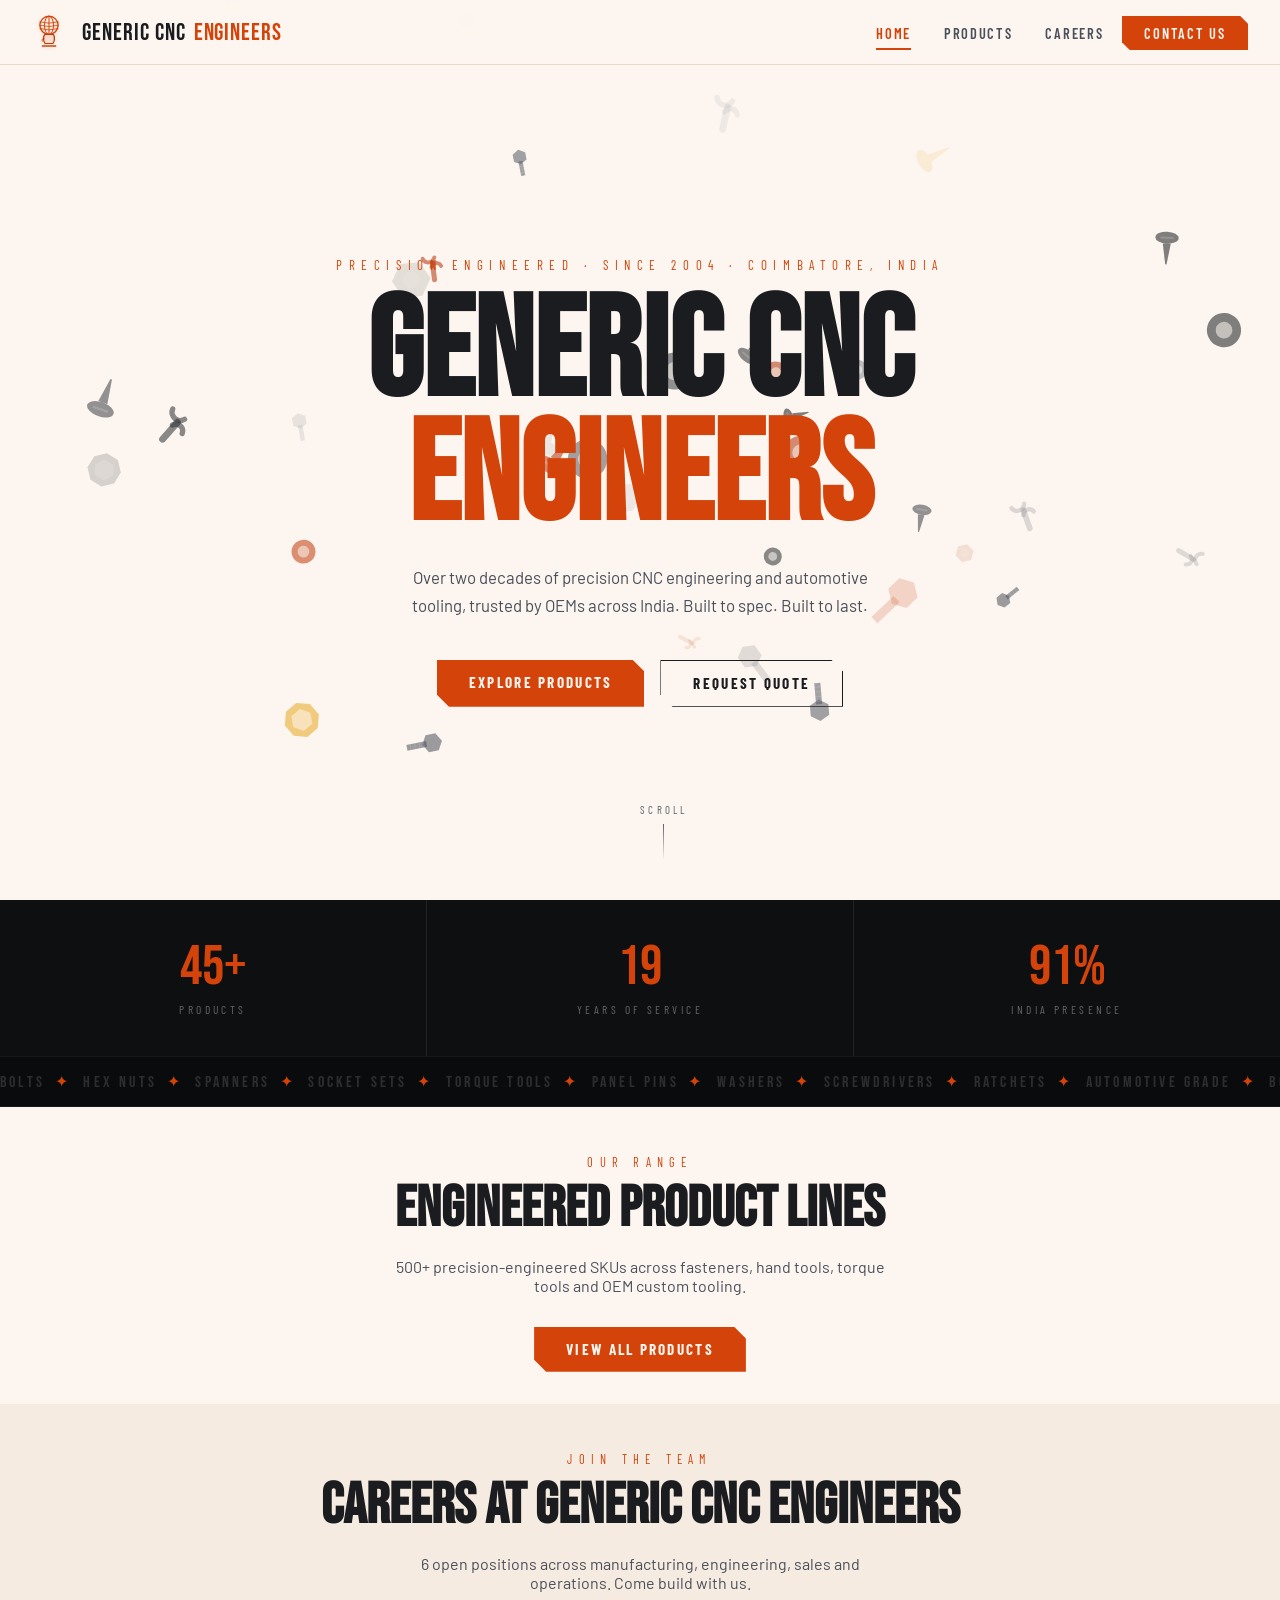
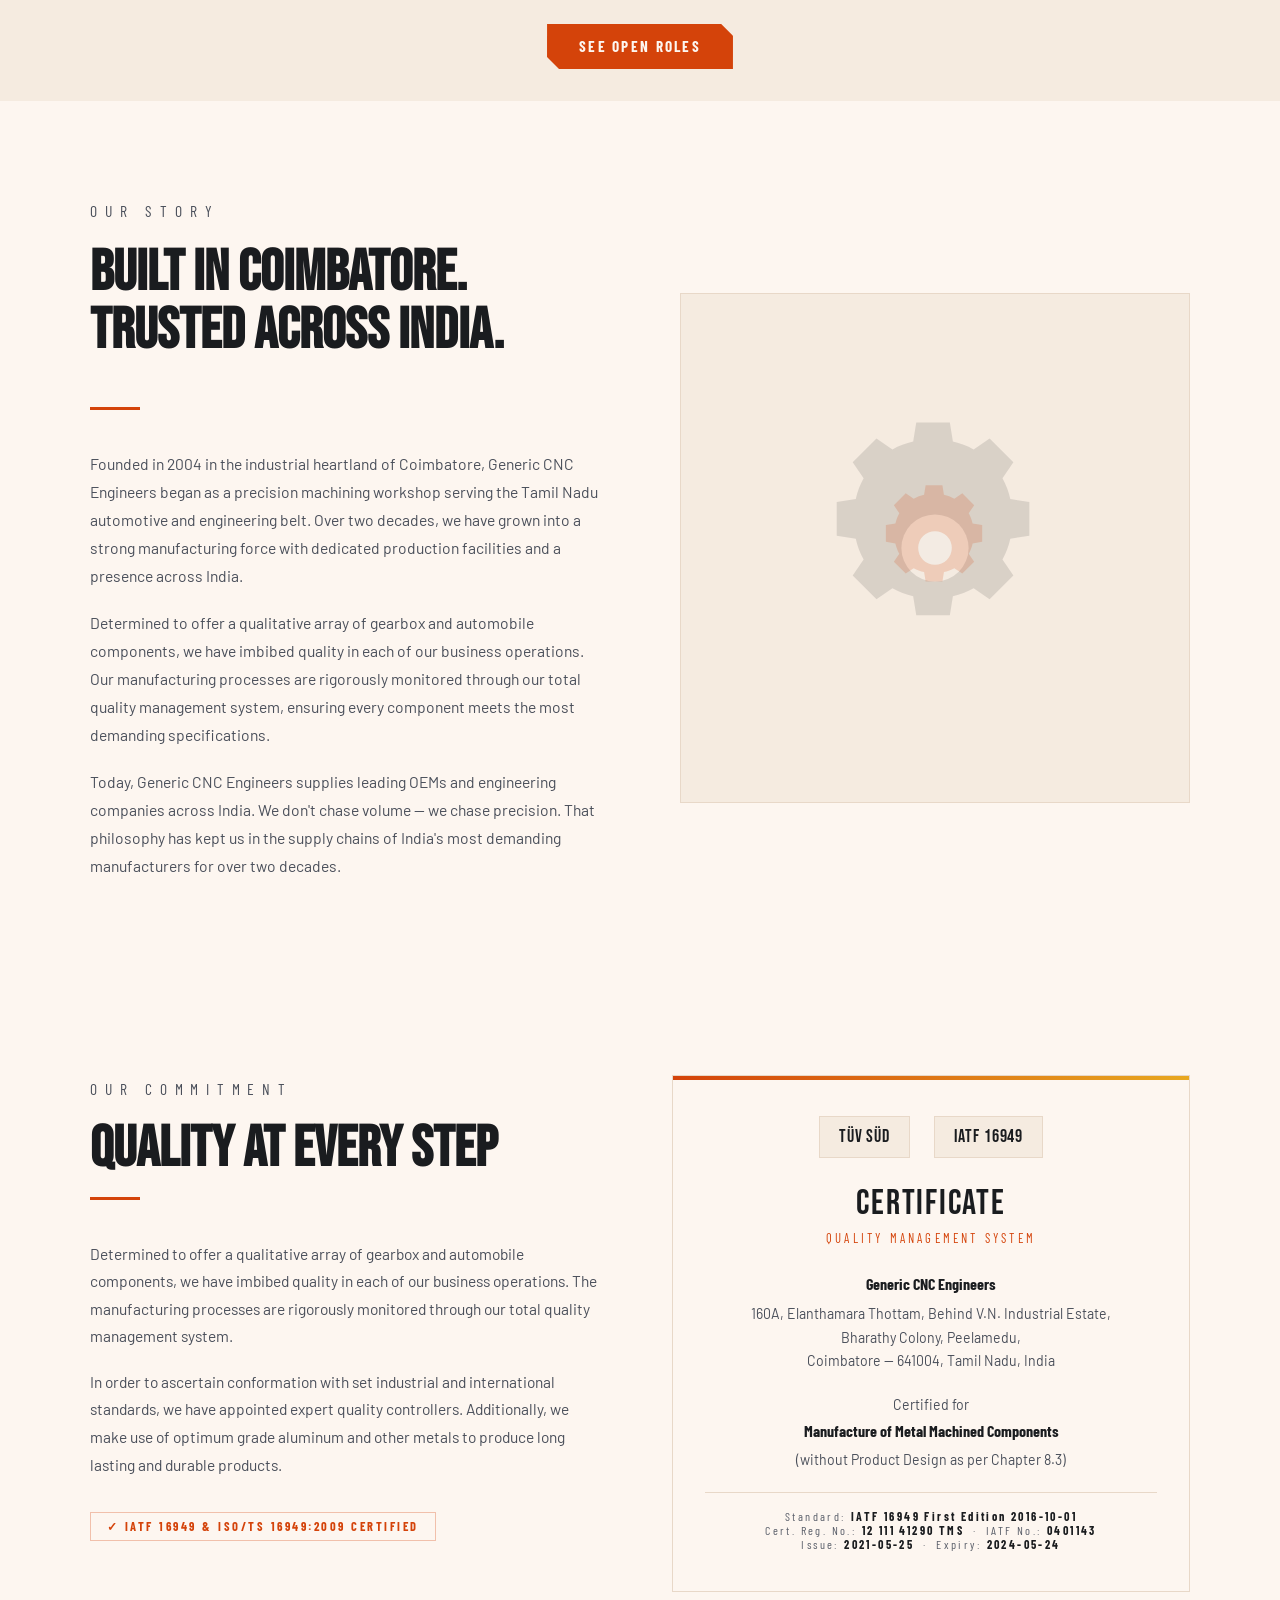
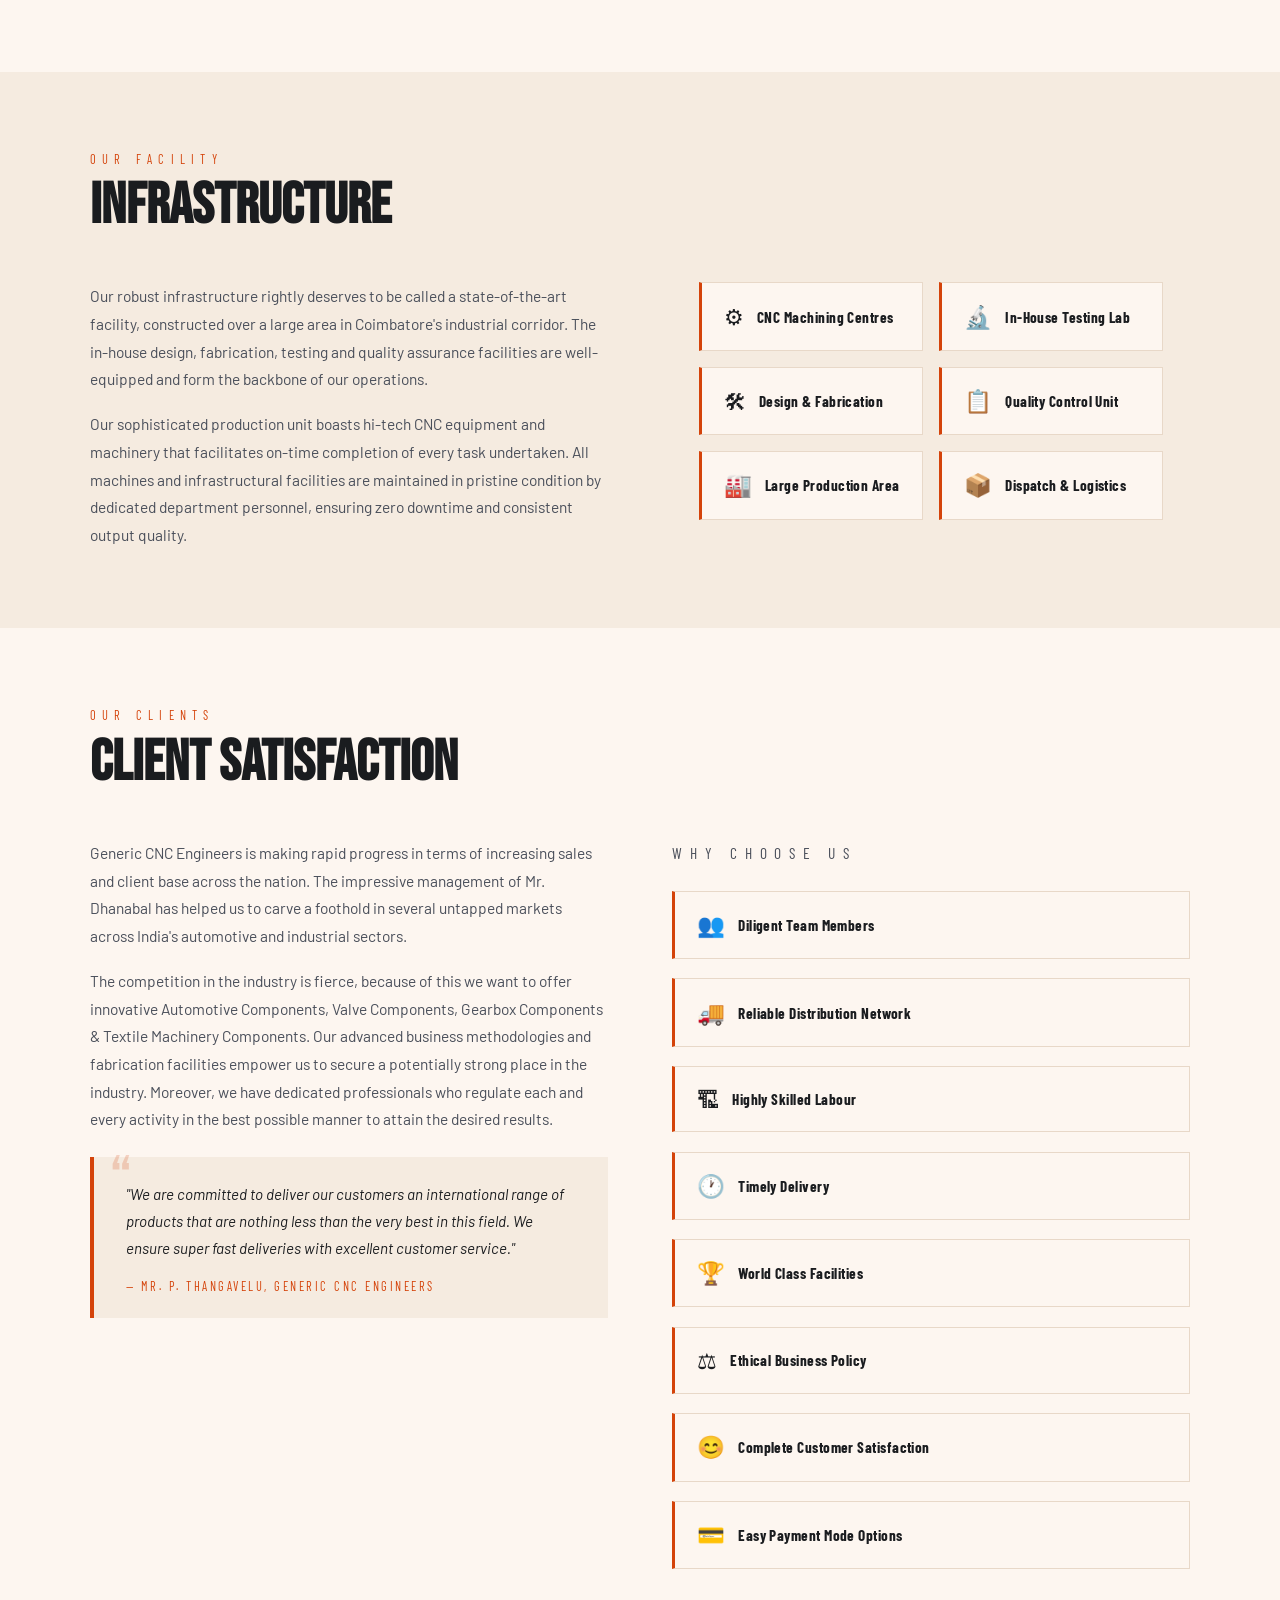
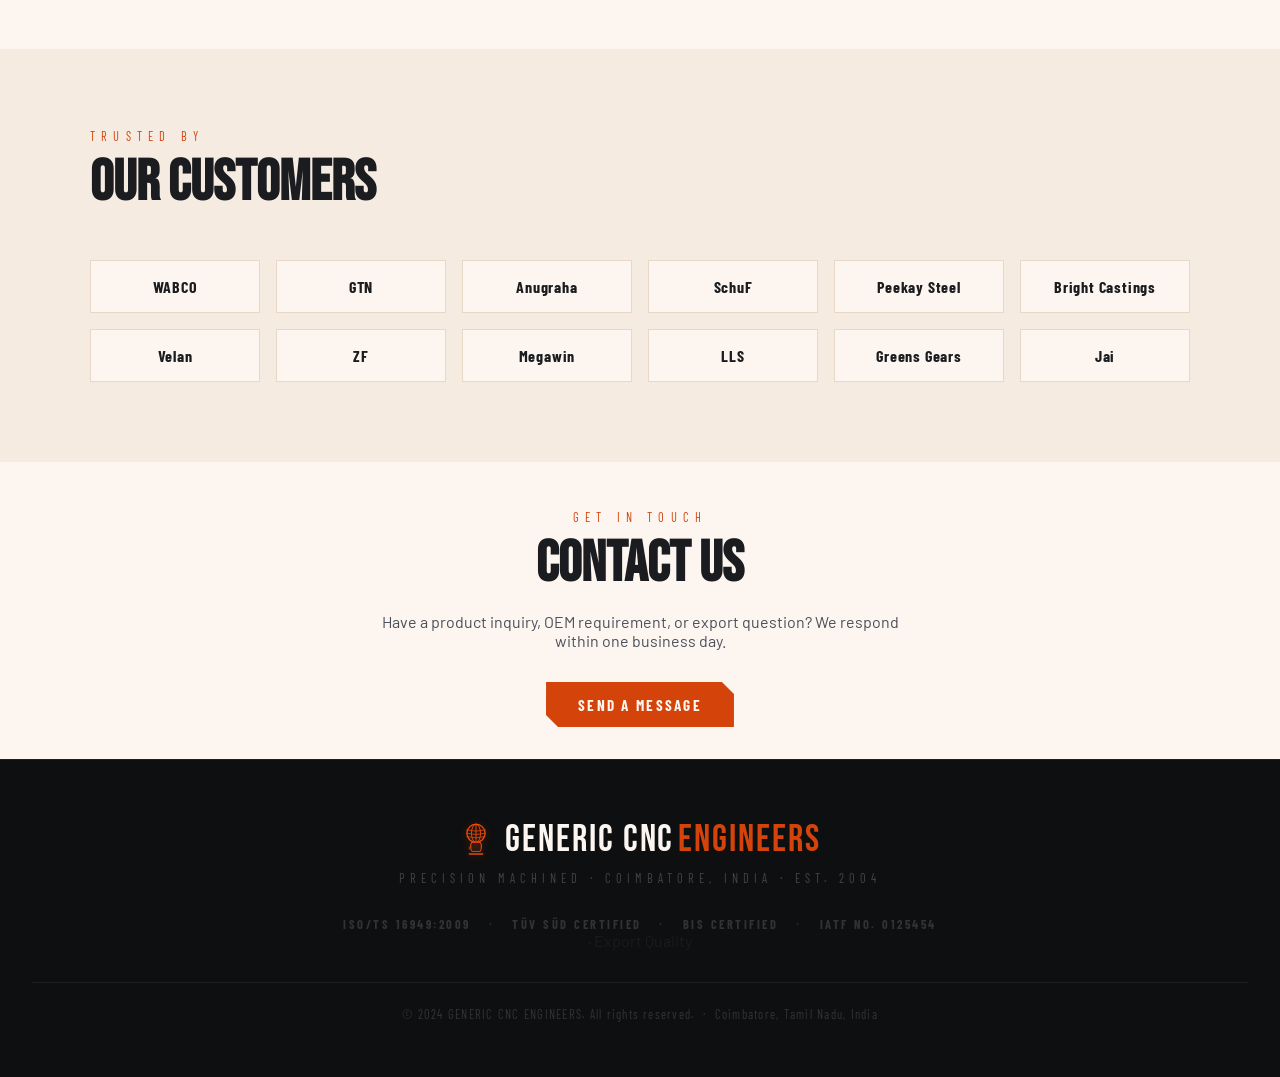
==== index.html @ 7811d457 "Add files via upload" ====
﻿<!DOCTYPE html>
<html lang="en">
<head>
<style id="pt-antiflash">html,body{background:#fdf6f0 !important}.nav-logo{transition:none !important}</style>
<meta charset="UTF-8">
<meta name="viewport" content="width=device-width, initial-scale=1.0">
<title>Generic CNC Engineers — Precision CNC Machining & Tools</title>
<link rel="preconnect" href="https://fonts.googleapis.com">
<link rel="preconnect" href="https://fonts.gstatic.com" crossorigin>
<link href="https://fonts.googleapis.com/css2?family=Bebas+Neue&family=Barlow+Condensed:wght@400;600;700&family=Barlow:wght@400;500;600&display=swap" rel="stylesheet">
<style>
/* ===== CUSTOM PROPERTIES ===== */
:root {
  --iron:   #0e0f11;
  --steel:  #1a1c1f;
  --chrome: #5a5f6a;
  --rust:   #d4430a;
  --gold:   #e8a820;
  --white:  #fdf6f0;
  --offwhite: #f5ebe0;
  --light-border: #e8d8c8;
  --text-dark: #1a1c1f;
  --text-mid: #4a4f5a;
}

/* ===== RESET ===== */
*, *::before, *::after { box-sizing: border-box; margin: 0; padding: 0; }
html { scroll-behavior: smooth; }
body {
  background: #fdf6f0;
  color: var(--text-dark);
  font-family: 'Barlow', sans-serif;
  overflow-x: hidden;
  -webkit-font-smoothing: antialiased;
}
a { text-decoration: none; color: inherit; }

/* ===== NAVBAR ===== */
#navbar {
  position: fixed;
  top: 0; left: 0; right: 0;
  z-index: 1000;
  background: rgba(253,246,240,0.97);
  backdrop-filter: blur(12px);
  -webkit-backdrop-filter: blur(12px);
  border-bottom: 1px solid var(--light-border);
  transition: box-shadow 0.3s;
}
#navbar.scrolled { box-shadow: 0 2px 20px rgba(0,0,0,0.08); }
.nav-inner {
  width: 100%;
  padding: 0 2rem;
  height: 64px;
  display: flex;
  align-items: center;
  justify-content: space-between;
}
.nav-logo {
  font-family: "Bebas Neue", sans-serif;
  font-size: 1.5rem;
  color: var(--text-dark);
  letter-spacing: 0.04em;
  display: flex;
  align-items: center;
  gap: 8px;
  flex-shrink: 0;
  white-space: nowrap;
  margin-right: auto;
}
.nav-logo .star { color: var(--rust); }
.nav-links {
  display: flex;
  align-items: center;
  gap: 0.25rem;
  list-style: none;
}
.nav-links a {
  font-family: 'Barlow Condensed', sans-serif;
  font-size: 0.9rem;
  font-weight: 600;
  letter-spacing: 0.12em;
  text-transform: uppercase;
  color: var(--text-mid);
  padding: 0.5rem 0.9rem;
  position: relative;
  transition: color 0.2s;
}
.nav-links a::after {
  content: '';
  position: absolute;
  bottom: 0; left: 0.9rem; right: 0.9rem;
  height: 2px;
  background: var(--rust);
  transform: scaleX(0);
  transition: transform 0.2s;
}
.nav-links a:hover { color: var(--rust); }
.nav-links a:hover::after { transform: scaleX(1); }
.nav-links a.active { color: var(--rust); }
.nav-links a.active::after { transform: scaleX(1); }
.nav-cta {
  font-family: 'Barlow Condensed', sans-serif;
  font-size: 0.85rem;
  font-weight: 700;
  letter-spacing: 0.15em;
  text-transform: uppercase;
  background: var(--rust);
  color: var(--white) !important;
  padding: 0.55rem 1.4rem !important;
  clip-path: polygon(0 0, calc(100% - 8px) 0, 100% 8px, 100% 100%, 8px 100%, 0 calc(100% - 8px));
  transition: background 0.2s !important;
}
.nav-cta:hover { background: #c03a08 !important; }
.nav-cta::after { display: none !important; }

/* Hamburger */
.nav-toggle {
  display: none;
  flex-direction: column;
  gap: 5px;
  cursor: pointer;
  padding: 4px;
  background: none;
  border: none;
}S
.nav-toggle span {
  display: block;
  width: 24px;
  height: 2px;
  background: var(--text-dark);
  transition: all 0.3s;
}

/* ===== HERO ===== */
#hero {
  position: relative;
  width: 100%;
  height: 100vh;
  min-height: 640px;
  display: flex;
  align-items: center;
  justify-content: center;
  overflow: hidden;
  background: var(--white);
  padding-top: 64px;
}
#hero-canvas {
  position: absolute;
  inset: 0;
  width: 100%;
  height: 100%;
  z-index: 1;
}
.hero-content {
  position: relative;
  z-index: 3;
  text-align: center;
  padding: 2rem;
  max-width: 860px;
}
.hero-eyebrow {
  font-family: 'Barlow Condensed', sans-serif;
  font-size: 0.82rem;
  letter-spacing: 0.5em;
  color: var(--rust);
  text-transform: uppercase;
  margin-bottom: 1.2rem;
  opacity: 0;
  transform: translateY(30px);
  animation: fadeUp 0.7s ease forwards 0.3s;
}
.hero-h1 {
  font-family: 'Bebas Neue', sans-serif;
  font-size: clamp(4.5rem, 11vw, 11rem);
  line-height: 0.88;
  margin-bottom: 1.5rem;
  opacity: 0;
  transform: translateY(30px);
  animation: fadeUp 0.7s ease forwards 0.5s;
}
.hero-h1 .line1 { color: var(--text-dark); display: block; }
.hero-h1 .line2 { color: var(--rust); display: block; }
.hero-sub {
  font-size: 1.05rem;
  color: var(--text-mid);
  max-width: 500px;
  margin: 0 auto 2.5rem;
  line-height: 1.65;
  opacity: 0;
  transform: translateY(30px);
  animation: fadeUp 0.7s ease forwards 0.7s;
}
.hero-ctas {
  display: flex;
  gap: 1rem;
  justify-content: center;
  flex-wrap: wrap;
  opacity: 0;
  transform: translateY(30px);
  animation: fadeUp 0.7s ease forwards 0.9s;
}
.btn {
  font-family: 'Barlow Condensed', sans-serif;
  font-size: 0.95rem;
  font-weight: 700;
  letter-spacing: 0.15em;
  text-transform: uppercase;
  padding: 0.85rem 2rem;
  cursor: pointer;
  border: none;
  clip-path: polygon(0 0, calc(100% - 12px) 0, 100% 12px, 100% 100%, 12px 100%, 0 calc(100% - 12px));
  transition: background 0.2s, color 0.2s, transform 0.15s;
  display: inline-block;
}
.btn:hover { transform: translateY(-2px); }
.btn-primary { background: var(--rust); color: var(--white); }
.btn-primary:hover { background: #c03a08; }
.btn-outline {
  background: transparent;
  color: var(--text-dark);
  border: 1.5px solid var(--text-dark);
}
.btn-outline:hover { background: var(--rust); color: var(--white); border-color: var(--rust); }
.scroll-hint {
  position: absolute;
  bottom: 2.5rem;
  left: 50%;
  transform: translateX(-50%);
  z-index: 3;
  display: flex;
  flex-direction: column;
  align-items: center;
  gap: 0.5rem;
  opacity: 0;
  animation: fadeUp 0.7s ease forwards 1.2s;
}
.scroll-hint span {
  font-family: 'Barlow Condensed', sans-serif;
  font-size: 0.68rem;
  letter-spacing: 0.3em;
  color: var(--chrome);
  text-transform: uppercase;
}
.scroll-line {
  width: 1px;
  height: 36px;
  background: linear-gradient(to bottom, var(--chrome), transparent);
  animation: scrollPulse 1.8s ease-in-out infinite;
}

/* ===== STATS BAR ===== */
#stats {
  background: var(--iron);
  display: flex;
  width: 100%;
}
.stat-cell {
  flex: 1;
  padding: 2.5rem 1.5rem;
  text-align: center;
  position: relative;
  overflow: hidden;
  cursor: default;
}
.stat-cell + .stat-cell { border-left: 1px solid #222; }
.stat-cell::before {
  content: '';
  position: absolute;
  inset: 0;
  background: rgba(212,67,10,0.07);
  transform: scaleX(0);
  transform-origin: left;
  transition: transform 0.4s ease;
}
.stat-cell:hover::before { transform: scaleX(1); }
.stat-number {
  font-family: 'Bebas Neue', sans-serif;
  font-size: 3.5rem;
  color: var(--rust);
  line-height: 1;
  display: block;
}
.stat-label {
  font-size: 0.72rem;
  letter-spacing: 0.3em;
  text-transform: uppercase;
  color: #666;
  margin-top: 0.4rem;
  display: block;
  font-family: 'Barlow Condensed', sans-serif;
}

/* ===== MARQUEE ===== */
#marquee {
  background: #0a0b0d;
  border-top: 1px solid #181818;
  border-bottom: 1px solid #181818;
  overflow: hidden;
  white-space: nowrap;
  padding: 0.85rem 0;
}
.marquee-track {
  display: inline-block;
  animation: marqueeScroll 28s linear infinite;
}
.marquee-track span {
  font-family: 'Bebas Neue', sans-serif;
  font-size: 1rem;
  letter-spacing: 0.2em;
  color: #2e2e2e;
}
.marquee-track .divider { color: var(--rust); margin: 0 0.6em; }

/* ===== SECTION SHARED ===== */
.section-wrap {
  padding: 6rem 2rem;
}
.section-wrap.alt { background: var(--offwhite); }
.section-wrap.dark { background: var(--iron); }
.section-inner {
  max-width: 1100px;
  margin: 0 auto;
}
.section-eyebrow {
  font-family: 'Barlow Condensed', sans-serif;
  font-size: 0.78rem;
  letter-spacing: 0.5em;
  color: var(--rust);
  text-transform: uppercase;
  margin-bottom: 0.7rem;
}
.section-h2 {
  font-family: 'Bebas Neue', sans-serif;
  font-size: clamp(2.2rem, 4.5vw, 3.8rem);
  color: var(--text-dark);
  margin-bottom: 3rem;
  line-height: 1;
}
.section-wrap.dark .section-h2 { color: var(--white); }
.section-rule {
  width: 50px;
  height: 3px;
  background: var(--rust);
  margin: 1rem 0 2.5rem;
}

/* ===== PRODUCTS ===== */
.products-grid {
  display: grid;
  grid-template-columns: repeat(auto-fit, minmax(260px, 1fr));
  gap: 1px;
  background: var(--light-border);
  border: 1px solid var(--light-border);
}
.product-card {
  background: #fdf6f0;
  padding: 2rem 1.8rem;
  position: relative;
  overflow: hidden;
  transition: transform 0.25s ease, box-shadow 0.25s ease;
  cursor: default;
}
.product-card::after {
  content: '';
  position: absolute;
  bottom: 0; left: 0;
  width: 100%; height: 3px;
  background: var(--rust);
  transform: scaleX(0);
  transform-origin: left;
  transition: transform 0.3s ease;
}
.product-card:hover { transform: translateY(-5px); box-shadow: 0 12px 40px rgba(0,0,0,0.1); }
.product-card:hover::after { transform: scaleX(1); }
.card-icon { font-size: 2.4rem; margin-bottom: 1rem; display: block; }
.card-name {
  font-family: 'Barlow Condensed', sans-serif;
  font-size: 1.35rem;
  font-weight: 700;
  color: var(--text-dark);
  margin-bottom: 0.5rem;
}
.card-desc { font-size: 0.88rem; color: var(--text-mid); line-height: 1.55; margin-bottom: 1rem; }
.card-badge {
  display: inline-block;
  font-family: 'Barlow Condensed', sans-serif;
  font-size: 0.7rem;
  font-weight: 700;
  letter-spacing: 0.15em;
  text-transform: uppercase;
  color: var(--gold);
  border: 1px solid rgba(232,168,32,0.4);
  padding: 0.2rem 0.55rem;
}

/* ===== ACHIEVEMENTS ===== */
.achievements-grid {
  display: grid;
  grid-template-columns: repeat(auto-fit, minmax(240px, 1fr));
  gap: 1.5rem;
}
.achievement-card {
  background: #14161a;
  border: 1px solid #252830;
  padding: 2rem 1.8rem;
  position: relative;
  overflow: hidden;
  transition: transform 0.25s;
}
.achievement-card::before {
  content: '';
  position: absolute;
  top: 0; left: 0;
  width: 3px; height: 100%;
  background: var(--rust);
  transform: scaleY(0);
  transform-origin: top;
  transition: transform 0.35s ease;
}
.achievement-card:hover { transform: translateY(-4px); }
.achievement-card:hover::before { transform: scaleY(1); }
.ach-year {
  font-family: 'Bebas Neue', sans-serif;
  font-size: 2.8rem;
  color: var(--rust);
  line-height: 1;
  margin-bottom: 0.5rem;
}
.ach-title {
  font-family: 'Barlow Condensed', sans-serif;
  font-size: 1.1rem;
  font-weight: 700;
  color: var(--white);
  margin-bottom: 0.5rem;
  letter-spacing: 0.03em;
}
.ach-desc { font-size: 0.85rem; color: #666; line-height: 1.5; }
.ach-badge {
  display: inline-block;
  margin-top: 1rem;
  font-family: 'Barlow Condensed', sans-serif;
  font-size: 0.68rem;
  font-weight: 700;
  letter-spacing: 0.15em;
  text-transform: uppercase;
  color: var(--gold);
  border: 1px solid rgba(232,168,32,0.3);
  padding: 0.2rem 0.55rem;
}

/* ===== CAREERS ===== */
.careers-intro {
  max-width: 620px;
  margin-bottom: 3rem;
}
.careers-intro p {
  font-size: 1rem;
  color: var(--text-mid);
  line-height: 1.7;
}
.careers-grid {
  display: grid;
  grid-template-columns: repeat(auto-fit, minmax(300px, 1fr));
  gap: 1.5rem;
}
.career-card {
  background: #fdf6f0;
  border: 1px solid var(--light-border);
  padding: 1.8rem;
  position: relative;
  transition: box-shadow 0.25s, transform 0.25s;
  overflow: hidden;
}
.career-card::after {
  content: '';
  position: absolute;
  bottom: 0; left: 0;
  width: 100%; height: 3px;
  background: var(--rust);
  transform: scaleX(0);
  transform-origin: left;
  transition: transform 0.3s;
}
.career-card:hover { box-shadow: 0 8px 32px rgba(0,0,0,0.09); transform: translateY(-3px); }
.career-card:hover::after { transform: scaleX(1); }
.career-dept {
  font-family: 'Barlow Condensed', sans-serif;
  font-size: 0.7rem;
  font-weight: 700;
  letter-spacing: 0.25em;
  text-transform: uppercase;
  color: var(--rust);
  margin-bottom: 0.5rem;
}
.career-title {
  font-family: 'Barlow Condensed', sans-serif;
  font-size: 1.3rem;
  font-weight: 700;
  color: var(--text-dark);
  margin-bottom: 0.6rem;
}
.career-meta {
  display: flex;
  gap: 1rem;
  flex-wrap: wrap;
  margin-bottom: 0.9rem;
}
.career-tag {
  font-size: 0.75rem;
  color: var(--text-mid);
  background: #f5ebe0;
  border: 1px solid var(--light-border);
  padding: 0.2rem 0.6rem;
  font-family: 'Barlow Condensed', sans-serif;
  letter-spacing: 0.05em;
}
.career-desc { font-size: 0.87rem; color: var(--text-mid); line-height: 1.55; margin-bottom: 1.2rem; }
.btn-sm {
  font-family: 'Barlow Condensed', sans-serif;
  font-size: 0.8rem;
  font-weight: 700;
  letter-spacing: 0.15em;
  text-transform: uppercase;
  padding: 0.55rem 1.3rem;
  background: var(--rust);
  color: var(--white);
  clip-path: polygon(0 0, calc(100% - 8px) 0, 100% 8px, 100% 100%, 8px 100%, 0 calc(100% - 8px));
  display: inline-block;
  transition: background 0.2s;
  cursor: pointer;
  border: none;
}
.btn-sm:hover { background: #c03a08; }

/* ===== ABOUT ===== */
.about-grid {
  display: grid;
  grid-template-columns: 1fr 1fr;
  gap: 5rem;
  align-items: center;
}
.about-left p {
  font-size: 0.98rem;
  color: var(--text-mid);
  line-height: 1.78;
  margin-bottom: 1.2rem;
}
.about-right {
  position: relative;
  width: 100%;
  aspect-ratio: 1;
  background: #f5ebe0;
  border: 1px solid var(--light-border);
  display: flex;
  align-items: center;
  justify-content: center;
  overflow: hidden;
}
.gear-wrap { position: relative; width: 280px; height: 280px; }
.gear-large {
  position: absolute; top: 0; left: 0;
  width: 280px; height: 280px;
  animation: rotateCW 20s linear infinite;
  opacity: 0.12;
}
.gear-small {
  position: absolute; top: 50%; left: 50%;
  transform: translate(-50%, -50%);
  width: 140px; height: 140px;
  animation: rotateCCW 15s linear infinite;
  opacity: 0.18;
}

/* ===== CONTACT ===== */
.contact-grid {
  display: grid;
  grid-template-columns: 1fr 1.4fr;
  gap: 4rem;
  align-items: start;
}
.contact-info h3 {
  font-family: 'Bebas Neue', sans-serif;
  font-size: 1.6rem;
  color: var(--text-dark);
  margin-bottom: 1.5rem;
  letter-spacing: 0.03em;
}
.contact-item {
  display: flex;
  gap: 1rem;
  margin-bottom: 1.5rem;
  align-items: flex-start;
}
.contact-icon {
  width: 40px; height: 40px;
  background: var(--rust);
  display: flex; align-items: center; justify-content: center;
  flex-shrink: 0;
  font-size: 1rem;
  clip-path: polygon(0 0, calc(100% - 6px) 0, 100% 6px, 100% 100%, 6px 100%, 0 calc(100% - 6px));
}
.contact-item-text strong {
  display: block;
  font-family: 'Barlow Condensed', sans-serif;
  font-size: 0.75rem;
  letter-spacing: 0.2em;
  text-transform: uppercase;
  color: var(--rust);
  margin-bottom: 0.2rem;
}
.contact-item-text span {
  font-size: 0.92rem;
  color: var(--text-mid);
  line-height: 1.5;
}
.contact-form {
  background: #fdf6f0;
  border: 1px solid var(--light-border);
  padding: 2.5rem;
}
.form-row {
  display: grid;
  grid-template-columns: 1fr 1fr;
  gap: 1rem;
  margin-bottom: 1rem;
}
.form-group { display: flex; flex-direction: column; gap: 0.4rem; margin-bottom: 1rem; }
.form-group label {
  font-family: 'Barlow Condensed', sans-serif;
  font-size: 0.72rem;
  font-weight: 700;
  letter-spacing: 0.2em;
  text-transform: uppercase;
  color: var(--text-mid);
}
.form-group input,
.form-group select,
.form-group textarea {
  font-family: 'Barlow', sans-serif;
  font-size: 0.92rem;
  color: var(--text-dark);
  background: #f5ebe0;
  border: 1px solid var(--light-border);
  padding: 0.75rem 1rem;
  outline: none;
  transition: border-color 0.2s;
  width: 100%;
}
.form-group input:focus,
.form-group select:focus,
.form-group textarea:focus { border-color: var(--rust); }
.form-group textarea { resize: vertical; min-height: 110px; }
.form-submit { width: 100%; }

/* ===== COMPANY INFO SECTIONS ===== */
.info-section { padding: 5rem 2rem; }
.info-section.alt { background: var(--offwhite); }
.info-grid {
  display: grid;
  grid-template-columns: 1fr 1fr;
  gap: 4rem;
  align-items: start;
  max-width: 1100px;
  margin: 0 auto;
}
.info-text .section-h2 { margin-bottom: 1.2rem; }
.info-text p {
  font-size: 0.97rem;
  color: var(--text-mid);
  line-height: 1.78;
  margin-bottom: 1.1rem;
}
.info-text p:last-child { margin-bottom: 0; }
.info-badge {
  display: inline-flex;
  align-items: center;
  gap: 0.5rem;
  font-family: 'Barlow Condensed', sans-serif;
  font-size: 0.78rem;
  font-weight: 700;
  letter-spacing: 0.2em;
  text-transform: uppercase;
  color: var(--rust);
  border: 1px solid rgba(212,67,10,0.3);
  padding: 0.4rem 1rem;
  margin-top: 1rem;
}

/* Why Us grid */
.why-us-grid {
  display: grid;
  grid-template-columns: repeat(auto-fit, minmax(220px, 1fr));
  gap: 1.2rem;
  max-width: 1100px;
  margin: 0 auto;
}
.why-us-item {
  background: var(--white);
  border: 1px solid var(--light-border);
  border-left: 3px solid var(--rust);
  padding: 1.2rem 1.4rem;
  display: flex;
  align-items: center;
  gap: 0.8rem;
  transition: box-shadow 0.2s, transform 0.2s;
}
.why-us-item:hover { box-shadow: 0 6px 24px rgba(0,0,0,0.07); transform: translateY(-2px); }
.why-us-icon {
  font-size: 1.4rem;
  flex-shrink: 0;
}
.why-us-text {
  font-family: 'Barlow Condensed', sans-serif;
  font-size: 0.95rem;
  font-weight: 700;
  color: var(--text-dark);
  letter-spacing: 0.03em;
}

/* Certificate card */
.cert-card {
  background: var(--white);
  border: 1px solid var(--light-border);
  padding: 2.5rem 2rem;
  text-align: center;
  position: relative;
  overflow: hidden;
}
.cert-card::before {
  content: '';
  position: absolute;
  top: 0; left: 0; right: 0;
  height: 4px;
  background: linear-gradient(90deg, var(--rust), var(--gold));
}
.cert-logo-row {
  display: flex;
  align-items: center;
  justify-content: center;
  gap: 1.5rem;
  margin-bottom: 1.5rem;
}
.cert-badge-box {
  background: var(--offwhite);
  border: 1px solid var(--light-border);
  padding: 0.6rem 1.2rem;
  font-family: 'Bebas Neue', sans-serif;
  font-size: 1.1rem;
  color: var(--text-dark);
  letter-spacing: 0.05em;
}
.cert-title {
  font-family: 'Bebas Neue', sans-serif;
  font-size: 2.2rem;
  color: var(--text-dark);
  letter-spacing: 0.05em;
  margin-bottom: 0.3rem;
}
.cert-subtitle {
  font-family: 'Barlow Condensed', sans-serif;
  font-size: 0.8rem;
  letter-spacing: 0.25em;
  text-transform: uppercase;
  color: var(--rust);
  margin-bottom: 1.5rem;
}
.cert-body {
  font-size: 0.88rem;
  color: var(--text-mid);
  line-height: 1.7;
  margin-bottom: 1.2rem;
}
.cert-body strong {
  display: block;
  font-family: 'Barlow Condensed', sans-serif;
  font-size: 1rem;
  font-weight: 700;
  color: var(--text-dark);
  margin-bottom: 0.3rem;
}
.cert-number {
  font-family: 'Barlow Condensed', sans-serif;
  font-size: 0.75rem;
  letter-spacing: 0.2em;
  color: var(--chrome);
  border-top: 1px solid var(--light-border);
  padding-top: 1rem;
  margin-top: 1rem;
}
.cert-number span { color: var(--text-dark); font-weight: 700; }

/* Client quote */
.client-quote {
  background: var(--offwhite);
  border-left: 4px solid var(--rust);
  padding: 1.5rem 2rem;
  margin-top: 1.5rem;
  position: relative;
}
.client-quote::before {
  content: '\201C';
  font-family: 'Bebas Neue', sans-serif;
  font-size: 4rem;
  color: var(--rust);
  opacity: 0.2;
  position: absolute;
  top: -0.5rem;
  left: 1rem;
  line-height: 1;
}
.client-quote p {
  font-size: 0.95rem !important;
  font-style: italic;
  color: var(--text-dark) !important;
  margin-bottom: 0.8rem !important;
}
.client-quote cite {
  font-family: 'Barlow Condensed', sans-serif;
  font-size: 0.78rem;
  letter-spacing: 0.2em;
  text-transform: uppercase;
  color: var(--rust);
  font-style: normal;
}

/* ===== CERTIFICATE IMAGE ===== */
.cert-img {
  width: 100%;
  height: auto;
  display: block;
  border: 1px solid var(--light-border);
  box-shadow: 0 4px 24px rgba(0,0,0,0.1);
}

/* ===== CUSTOMERS SECTION ===== */
.customers-img-wrap { margin-top: 0.5rem; }
.customers-img {
  width: 100%;
  height: auto;
  display: block;
  border: 1px solid var(--light-border);
  box-shadow: 0 4px 24px rgba(0,0,0,0.08);
}
.customers-fallback {
  display: grid;
  grid-template-columns: repeat(auto-fill, minmax(160px, 1fr));
  gap: 1rem;
  margin-top: 1rem;
}
.customer-name {
  background: var(--white);
  border: 1px solid var(--light-border);
  padding: 1rem;
  text-align: center;
  font-family: 'Barlow Condensed', sans-serif;
  font-size: 1rem;
  font-weight: 700;
  color: var(--text-dark);
  letter-spacing: 0.05em;
}

/* ===== PRODUCT GALLERY ===== */
.product-gallery {
  display: grid;
  grid-template-columns: repeat(3, 1fr);
  gap: 1rem;
}
.gallery-item {
  aspect-ratio: 4/3;
  overflow: hidden;
  border: 1px solid var(--light-border);
  background: var(--offwhite);
  position: relative;
}
.gallery-item img {
  width: 100%;
  height: 100%;
  object-fit: cover;
  display: block;
  transition: transform 0.35s ease;
}
.gallery-item:hover img { transform: scale(1.05); }
.gallery-item.gallery-placeholder {
  display: flex;
  align-items: center;
  justify-content: center;
}
.gallery-item.gallery-placeholder::after {
  content: '⚙';
  font-size: 2.5rem;
  opacity: 0.2;
}
@media (max-width: 768px) {
  .product-gallery { grid-template-columns: repeat(2, 1fr); }
}
@media (max-width: 480px) {
  .product-gallery { grid-template-columns: 1fr; }
}

#footer {
  background: var(--iron);
  border-top: 1px solid #1e2025;
  padding: 3.5rem 2rem;
  text-align: center;
}
.footer-logo {
  font-family: 'Bebas Neue', sans-serif;
  font-size: 2.4rem;
  color: var(--white);
  letter-spacing: 0.05em;
  margin-bottom: 0.5rem;
}
.footer-logo .star { color: var(--rust); }
.footer-tagline {
  font-family: 'Barlow Condensed', sans-serif;
  font-size: 0.78rem;
  letter-spacing: 0.4em;
  text-transform: uppercase;
  color: #444;
  margin-bottom: 2rem;
}
.footer-certs {
  font-family: 'Barlow Condensed', sans-serif;
  font-size: 0.78rem;
  font-weight: 700;
  letter-spacing: 0.2em;
  text-transform: uppercase;
  color: #333;
}
.footer-certs span { margin: 0 0.5em; }
.footer-bottom {
  margin-top: 2rem;
  padding-top: 1.5rem;
  border-top: 1px solid #1e2025;
  font-size: 0.78rem;
  color: #333;
  font-family: 'Barlow Condensed', sans-serif;
  letter-spacing: 0.1em;
}

/* ===== KEYFRAMES ===== */
@keyframes fadeUp {
  to { opacity: 1; transform: translateY(0); }
}
@keyframes scrollPulse {
  0%, 100% { opacity: 0.3; }
  50% { opacity: 1; }
}
@keyframes marqueeScroll {
  from { transform: translateX(0); }
  to   { transform: translateX(-50%); }
}
@keyframes rotateCW {
  from { transform: rotate(0deg); }
  to   { transform: rotate(360deg); }
}
@keyframes rotateCCW {
  from { transform: rotate(0deg); }
  to   { transform: rotate(-360deg); }
}

/* ===== RESPONSIVE ===== */
@media (max-width: 900px) {
  .contact-grid { grid-template-columns: 1fr; gap: 2.5rem; }
  .about-grid { grid-template-columns: 1fr; gap: 3rem; }
  .about-right { max-width: 320px; margin: 0 auto; }
}
@media (max-width: 768px) {
  .nav-links { display: none; flex-direction: column; position: absolute; top: 64px; left: 0; right: 0; background: var(--white); border-bottom: 1px solid var(--light-border); padding: 1rem 0; gap: 0; }
  .nav-links.open { display: flex; }
  .nav-links li { width: 100%; }
  .nav-links a { display: block; padding: 0.75rem 2rem; }
  .nav-toggle { display: flex; }
  #stats { flex-wrap: wrap; }
  .stat-cell { flex: 1 1 50%; border-left: none !important; }
  .stat-cell:nth-child(2) { border-left: 1px solid #222 !important; }
  .stat-cell:nth-child(3) { border-top: 1px solid #222; }
  .hero-ctas { flex-direction: column; align-items: center; }
  .btn { width: 100%; max-width: 280px; text-align: center; }
  .form-row { grid-template-columns: 1fr; }
}
@media (max-width: 480px) {
  .stat-cell { flex: 1 1 100%; border-left: none !important; border-top: 1px solid #222; }
  .stat-cell:first-child { border-top: none; }
}


.nav-logo .star { color: var(--rust); }
.brand-logo-svg { filter: drop-shadow(0 1px 2px rgba(212,67,10,0.18)); transition: filter 0.2s; }
.nav-logo:hover .brand-logo-svg { filter: drop-shadow(0 2px 6px rgba(212,67,10,0.35)); }
.footer-logo { display: flex !important; align-items: center !important; justify-content: center !important; gap: 4px !important; }
.footer-logo .brand-logo-svg { filter: brightness(1.1) drop-shadow(0 1px 4px rgba(212,67,10,0.3)); }
</style>
</head>
<body>

<!-- ===== NAVBAR ===== -->
<nav id="navbar">
  <div class="nav-inner">
    <a href="#hero" class="nav-logo"><svg class="brand-logo-svg" xmlns="http://www.w3.org/2000/svg" viewBox="0 0 56 64" width="34" height="40" aria-hidden="true" style="display:inline-block;vertical-align:middle;margin-right:8px;flex-shrink:0"><g fill="none" stroke-linecap="round" stroke-linejoin="round"><circle cx="28" cy="21" r="15" stroke="#d4430a" stroke-width="2.2"/><ellipse cx="28" cy="21" rx="7.5" ry="15" stroke="#d4430a" stroke-width="1.6"/><path d="M13 15.5 Q28 19.5 43 15.5" stroke="#d4430a" stroke-width="1.3"/><path d="M12.5 21 Q28 25 43.5 21" stroke="#d4430a" stroke-width="1.3"/><path d="M13.5 26.5 Q28 30.5 42.5 26.5" stroke="#d4430a" stroke-width="1.3"/><line x1="28" y1="6" x2="28" y2="36" stroke="#d4430a" stroke-width="1.6"/><path d="M21 36 C19 38.5 18.5 43 19.5 47 L21.5 51 L34.5 51 L36.5 47 C37.5 43 37 38.5 35 36 Z" stroke="#c03a08" stroke-width="1.8" fill="rgba(212,67,10,0.1)"/><path d="M19.5 43 C16.5 42 15.5 45.5 17.5 47.5" stroke="#c03a08" stroke-width="1.5"/><line x1="17" y1="55" x2="39" y2="55" stroke="#d4430a" stroke-width="2.2"/></g></svg>GENERIC CNC<span class="star"> ENGINEERS</span></a>
    <ul class="nav-links" id="nav-links">
      <li><a href="#hero" class="active">Home</a></li>
      <li><a href="products.html">Products</a></li>
      <li><a href="careers.html">Careers</a></li>
      <li><a href="contact.html" class="nav-cta">Contact Us</a></li>
    </ul>
    <button class="nav-toggle" id="nav-toggle" aria-label="Toggle menu">
      <span></span><span></span><span></span>
    </button>
  </div>
</nav>

<!-- ===== HERO ===== -->
<section id="hero">
  <canvas id="hero-canvas"></canvas>
  <div class="hero-content">
    <p class="hero-eyebrow">Precision Engineered &middot; Since 2004 &middot; Coimbatore, India</p>
    <h1 class="hero-h1">
      <span class="line1">GENERIC CNC</span>
      <span class="line2">ENGINEERS</span>
    </h1>
    <p class="hero-sub">Over two decades of precision CNC engineering and automotive tooling, trusted by OEMs across India. Built to spec. Built to last.</p>
    <div class="hero-ctas">
      <a href="products.html" class="btn btn-primary">Explore Products</a>
      <a href="contact.html" class="btn btn-outline">Request Quote</a>
    </div>
  </div>
  <div class="scroll-hint">
    <span>Scroll</span>
    <div class="scroll-line"></div>
  </div>
</section>

<!-- ===== STATS BAR ===== -->
<section id="stats">
  <div class="stat-cell">
    <span class="stat-number" data-target="50" data-suffix="+">0</span>
    <span class="stat-label">Products</span>
  </div>
  <div class="stat-cell">
    <span class="stat-number" data-target="21" data-suffix="">0</span>
    <span class="stat-label">Years of Service</span>
  </div>
  <div class="stat-cell">
    <span class="stat-number" data-target="100" data-suffix="%">0</span>
    <span class="stat-label">India Presence</span>
  </div>
</section>

<!-- ===== MARQUEE ===== -->
<div id="marquee" aria-hidden="true">
  <div class="marquee-track">
    <span>BOLTS</span><span class="divider">&#10022;</span>
    <span>HEX NUTS</span><span class="divider">&#10022;</span>
    <span>SPANNERS</span><span class="divider">&#10022;</span>
    <span>SOCKET SETS</span><span class="divider">&#10022;</span>
    <span>TORQUE TOOLS</span><span class="divider">&#10022;</span>
    <span>PANEL PINS</span><span class="divider">&#10022;</span>
    <span>WASHERS</span><span class="divider">&#10022;</span>
    <span>SCREWDRIVERS</span><span class="divider">&#10022;</span>
    <span>RATCHETS</span><span class="divider">&#10022;</span>
    <span>AUTOMOTIVE GRADE</span><span class="divider">&#10022;</span>
    <span>BOLTS</span><span class="divider">&#10022;</span>
    <span>HEX NUTS</span><span class="divider">&#10022;</span>
    <span>SPANNERS</span><span class="divider">&#10022;</span>
    <span>SOCKET SETS</span><span class="divider">&#10022;</span>
    <span>TORQUE TOOLS</span><span class="divider">&#10022;</span>
    <span>PANEL PINS</span><span class="divider">&#10022;</span>
    <span>WASHERS</span><span class="divider">&#10022;</span>
    <span>SCREWDRIVERS</span><span class="divider">&#10022;</span>
    <span>RATCHETS</span><span class="divider">&#10022;</span>
    <span>AUTOMOTIVE GRADE</span><span class="divider">&#10022;</span>
  </div>
</div>

<!-- products moved to products.html -->
<section class="section-wrap" style="padding:3rem 2rem 2rem;">
  <div class="section-inner" style="text-align:center;">
    <p class="section-eyebrow">Our Range</p>
    <h2 class="section-h2" style="margin-bottom:1.2rem;">ENGINEERED PRODUCT LINES</h2>
    <p style="color:var(--text-mid);font-size:1rem;margin-bottom:2rem;max-width:520px;margin-left:auto;margin-right:auto;">500+ precision-engineered SKUs across fasteners, hand tools, torque tools and OEM custom tooling.</p>
    <a href="products.html" class="btn btn-primary">View All Products</a>
  </div>
</section>

<!-- careers moved to careers.html -->
<section class="section-wrap alt" style="padding:3rem 2rem 2rem;">
  <div class="section-inner" style="text-align:center;">
    <p class="section-eyebrow">Join the Team</p>
    <h2 class="section-h2" style="margin-bottom:1.2rem;">CAREERS AT GENERIC CNC ENGINEERS</h2>
    <p style="color:var(--text-mid);font-size:1rem;margin-bottom:2rem;max-width:520px;margin-left:auto;margin-right:auto;">6 open positions across manufacturing, engineering, sales and operations. Come build with us.</p>
    <a href="careers.html" class="btn btn-primary">See Open Roles</a>
  </div>
</section>

<!-- ===== ABOUT ===== -->
<section id="about" class="section-wrap">
  <div class="section-inner">
    <div class="about-grid">
      <div class="about-left">
        <p class="section-eyebrow">Our Story</p>
        <h2 class="section-h2">BUILT IN COIMBATORE.<br>TRUSTED ACROSS INDIA.</h2>
        <div class="section-rule"></div>
        <p>Founded in 2004 in the industrial heartland of Coimbatore, Generic CNC Engineers began as a precision machining workshop serving the Tamil Nadu automotive and engineering belt. Over two decades, we have grown into a strong manufacturing force with dedicated production facilities and a presence across India.</p>
        <p>Determined to offer a qualitative array of gearbox and automobile components, we have imbibed quality in each of our business operations. Our manufacturing processes are rigorously monitored through our total quality management system, ensuring every component meets the most demanding specifications.</p>
        <p>Today, Generic CNC Engineers supplies leading OEMs and engineering companies across India. We don't chase volume — we chase precision. That philosophy has kept us in the supply chains of India's most demanding manufacturers for over two decades.</p>
      </div>
      <div class="about-right">
        <div class="gear-wrap">
          <svg class="gear-large" viewBox="0 0 100 100" xmlns="http://www.w3.org/2000/svg" fill="#1a1c1f">
            <path d="M43.3 5.2l-1.1 6.8c-2.6 0.6-5.1 1.5-7.4 2.8l-5.7-3.9-8.5 8.5 3.9 5.7c-1.3 2.3-2.2 4.8-2.8 7.4l-6.8 1.1v12l6.8 1.1c0.6 2.6 1.5 5.1 2.8 7.4l-3.9 5.7 8.5 8.5 5.7-3.9c2.3 1.3 4.8 2.2 7.4 2.8l1.1 6.8h12l1.1-6.8c2.6-0.6 5.1-1.5 7.4-2.8l5.7 3.9 8.5-8.5-3.9-5.7c1.3-2.3 2.2-4.8 2.8-7.4l6.8-1.1v-12l-6.8-1.1c-0.6-2.6-1.5-5.1-2.8-7.4l3.9-5.7-8.5-8.5-5.7 3.9c-2.3-1.3-4.8-2.2-7.4-2.8l-1.1-6.8h-12z"/>
            <circle cx="50" cy="50" r="12" fill="#f0f0ee"/>
          </svg>
          <svg class="gear-small" viewBox="0 0 100 100" xmlns="http://www.w3.org/2000/svg" fill="#d4430a">
            <path d="M43.3 5.2l-1.1 6.8c-2.6 0.6-5.1 1.5-7.4 2.8l-5.7-3.9-8.5 8.5 3.9 5.7c-1.3 2.3-2.2 4.8-2.8 7.4l-6.8 1.1v12l6.8 1.1c0.6 2.6 1.5 5.1 2.8 7.4l-3.9 5.7 8.5 8.5 5.7-3.9c2.3 1.3 4.8 2.2 7.4 2.8l1.1 6.8h12l1.1-6.8c2.6-0.6 5.1-1.5 7.4-2.8l5.7 3.9 8.5-8.5-3.9-5.7c1.3-2.3 2.2-4.8 2.8-7.4l6.8-1.1v-12l-6.8-1.1c-0.6-2.6-1.5-5.1-2.8-7.4l3.9-5.7-8.5-8.5-5.7 3.9c-2.3-1.3-4.8-2.2-7.4-2.8l-1.1-6.8h-12z"/>
            <circle cx="50" cy="50" r="12" fill="#f0f0ee"/>
          </svg>
        </div>
      </div>
    </div>
  </div>
</section>

<!-- ===== QUALITY ===== -->
<section class="info-section">
  <div class="info-grid">
    <div class="info-text">
      <p class="section-eyebrow">Our Commitment</p>
      <h2 class="section-h2">QUALITY AT EVERY STEP</h2>
      <div class="section-rule"></div>
      <p>Determined to offer a qualitative array of gearbox and automobile components, we have imbibed quality in each of our business operations. The manufacturing processes are rigorously monitored through our total quality management system.</p>
      <p>In order to ascertain conformation with set industrial and international standards, we have appointed expert quality controllers. Additionally, we make use of optimum grade aluminum and other metals to produce long lasting and durable products.</p>
      <span class="info-badge">&#10003; IATF 16949 &amp; ISO/TS 16949:2009 Certified</span>
    </div>
    <div class="cert-card">
      <!-- Certificate image — save as images/certificate-iatf.jpg -->
      <img src="images/certificate-iatf.jpg"
           alt="IATF 16949 Certificate — Generic CNC Engineers, TÜV SÜD"
           class="cert-img"
           onerror="this.style.display='none';this.nextElementSibling.style.display='block'">
      <!-- Fallback text card shown if image missing -->
      <div class="cert-fallback" style="display:none">
        <div class="cert-logo-row">
          <div class="cert-badge-box">TÜV SÜD</div>
          <div class="cert-badge-box">IATF 16949</div>
        </div>
        <div class="cert-title">CERTIFICATE</div>
        <div class="cert-subtitle">Quality Management System</div>
        <div class="cert-body">
          <strong>Generic CNC Engineers</strong>
          160A, Elanthamara Thottam, Behind V.N. Industrial Estate,<br>
          Bharathy Colony, Peelamedu,<br>
          Coimbatore &mdash; 641004, Tamil Nadu, India
        </div>
        <div class="cert-body">
          Certified for <strong>Manufacture of Metal Machined Components</strong>
          (without Product Design as per Chapter 8.3)
        </div>
        <div class="cert-number">
          Standard: <span>IATF 16949 First Edition 2016-10-01</span><br>
          Cert. Reg. No.: <span>12 111 41290 TMS</span> &nbsp;&middot;&nbsp;
          IATF No.: <span>0401143</span><br>
          Issue: <span>2021-05-25</span> &nbsp;&middot;&nbsp; Expiry: <span>2024-05-24</span>
        </div>
      </div>
    </div>
  </div>
</section>

<!-- ===== INFRASTRUCTURE ===== -->
<section class="info-section alt">
  <div class="section-inner">
    <p class="section-eyebrow">Our Facility</p>
    <h2 class="section-h2">INFRASTRUCTURE</h2>
    <div class="info-grid" style="margin-top:0;">
      <div class="info-text">
        <p>Our robust infrastructure rightly deserves to be called a state-of-the-art facility, constructed over a large area in Coimbatore's industrial corridor. The in-house design, fabrication, testing and quality assurance facilities are well-equipped and form the backbone of our operations.</p>
        <p>Our sophisticated production unit boasts hi-tech CNC equipment and machinery that facilitates on-time completion of every task undertaken. All machines and infrastructural facilities are maintained in pristine condition by dedicated department personnel, ensuring zero downtime and consistent output quality.</p>
      </div>
      <div class="why-us-grid" style="grid-template-columns:1fr 1fr;gap:1rem;">
        <div class="why-us-item"><span class="why-us-icon">&#9881;</span><span class="why-us-text">CNC Machining Centres</span></div>
        <div class="why-us-item"><span class="why-us-icon">&#128300;</span><span class="why-us-text">In-House Testing Lab</span></div>
        <div class="why-us-item"><span class="why-us-icon">&#128736;</span><span class="why-us-text">Design &amp; Fabrication</span></div>
        <div class="why-us-item"><span class="why-us-icon">&#128203;</span><span class="why-us-text">Quality Control Unit</span></div>
        <div class="why-us-item"><span class="why-us-icon">&#127981;</span><span class="why-us-text">Large Production Area</span></div>
        <div class="why-us-item"><span class="why-us-icon">&#128230;</span><span class="why-us-text">Dispatch &amp; Logistics</span></div>
      </div>
    </div>
  </div>
</section>

<!-- ===== CLIENT SATISFACTION ===== -->
<section class="info-section">
  <div class="section-inner">
    <p class="section-eyebrow">Our Clients</p>
    <h2 class="section-h2">CLIENT SATISFACTION</h2>
    <div class="info-grid" style="margin-top:0;">
      <div class="info-text">
        <p>Generic CNC Engineers is making rapid progress in terms of increasing sales and client base across the nation. The impressive management of Mr. Dhanabal has helped us to carve a foothold in several untapped markets across India's automotive and industrial sectors.</p>
        <p>The competition in the industry is fierce, because of this we want to offer innovative Automotive Components, Valve Components, Gearbox Components &amp; Textile Machinery Components. Our advanced business methodologies and fabrication facilities empower us to secure a potentially strong place in the industry. Moreover, we have dedicated professionals who regulate each and every activity in the best possible manner to attain the desired results.</p>
        <div class="client-quote">
          <p>"We are committed to deliver our customers an international range of products that are nothing less than the very best in this field. We ensure super fast deliveries with excellent customer service."</p>
          <cite>— Mr. P. Thangavelu, Generic CNC Engineers</cite>
        </div>
      </div>
      <div class="info-text">
        <p class="section-eyebrow" style="margin-bottom:1.5rem;">Why Choose Us</p>
        <div class="why-us-grid" style="grid-template-columns:1fr;">
          <div class="why-us-item"><span class="why-us-icon">&#128101;</span><span class="why-us-text">Diligent Team Members</span></div>
          <div class="why-us-item"><span class="why-us-icon">&#128666;</span><span class="why-us-text">Reliable Distribution Network</span></div>
          <div class="why-us-item"><span class="why-us-icon">&#127959;</span><span class="why-us-text">Highly Skilled Labour</span></div>
          <div class="why-us-item"><span class="why-us-icon">&#128336;</span><span class="why-us-text">Timely Delivery</span></div>
          <div class="why-us-item"><span class="why-us-icon">&#127942;</span><span class="why-us-text">World Class Facilities</span></div>
          <div class="why-us-item"><span class="why-us-icon">&#9878;</span><span class="why-us-text">Ethical Business Policy</span></div>
          <div class="why-us-item"><span class="why-us-icon">&#128522;</span><span class="why-us-text">Complete Customer Satisfaction</span></div>
          <div class="why-us-item"><span class="why-us-icon">&#128179;</span><span class="why-us-text">Easy Payment Mode Options</span></div>
        </div>
      </div>
    </div>
  </div>
</section>

<!-- ===== OUR CUSTOMERS ===== -->
<section class="info-section alt">
  <div class="section-inner">
    <p class="section-eyebrow">Trusted By</p>
    <h2 class="section-h2">OUR CUSTOMERS</h2>
    <!-- Customers image — save as images/customers.jpg -->
    <div class="customers-img-wrap">
      <img src="images/customers.jpg"
           alt="Our Customers — WABCO, GTN, Anugraha, SchuF, Peekay Steel, Bright Castings, Velan, ZF, Megawin, LLS, Greens Gears, Jai"
           class="customers-img"
           onerror="this.style.display='none';this.nextElementSibling.style.display='grid'">
      <!-- Fallback text grid if image missing -->
      <div class="customers-fallback" style="display:none">
        <div class="customer-name">WABCO</div>
        <div class="customer-name">GTN</div>
        <div class="customer-name">Anugraha</div>
        <div class="customer-name">SchuF</div>
        <div class="customer-name">Peekay Steel</div>
        <div class="customer-name">Bright Castings</div>
        <div class="customer-name">Velan</div>
        <div class="customer-name">ZF</div>
        <div class="customer-name">Megawin</div>
        <div class="customer-name">LLS</div>
        <div class="customer-name">Greens Gears</div>
        <div class="customer-name">Jai</div>
      </div>
    </div>
  </div>
</section>


<!-- <section class="info-section">
  <div class="section-inner">
    <p class="section-eyebrow">Our Work</p>
    <h2 class="section-h2">PRODUCT GALLERY</h2>
    <p style="color:var(--text-mid);font-size:0.97rem;margin-bottom:2rem;max-width:600px;">Precision machined components manufactured at our Coimbatore facility — gearbox parts, valve components, pole wheels, and automotive assemblies.</p>
    <div class="product-gallery">
      <div class="gallery-item">
        <img src="images/product-1.jpg" alt="Precision Machined Component 1"
             onerror="this.parentElement.classList.add('gallery-placeholder')">
      </div>
      <div class="gallery-item">
        <img src="images/product-2.jpg" alt="Precision Machined Component 2"
             onerror="this.parentElement.classList.add('gallery-placeholder')">
      </div>
      <div class="gallery-item">
        <img src="images/product-3.jpg" alt="Precision Machined Component 3"
             onerror="this.parentElement.classList.add('gallery-placeholder')">
      </div>
      <div class="gallery-item">
        <img src="images/product-4.jpg" alt="Precision Machined Component 4"
             onerror="this.parentElement.classList.add('gallery-placeholder')">
      </div>
      <div class="gallery-item">
        <img src="images/product-5.jpg" alt="Precision Machined Component 5"
             onerror="this.parentElement.classList.add('gallery-placeholder')">
      </div>
      <div class="gallery-item">
        <img src="images/product-6.jpg" alt="Precision Machined Component 6"
             onerror="this.parentElement.classList.add('gallery-placeholder')">
      </div>
    </div>
    <div style="text-align:center;margin-top:2rem;">
      <a href="products.html" class="btn btn-primary">View All 58 Products</a>
    </div>
  </div>
</section> -->

<!-- contact moved to contact.html -->
<section class="section-wrap" style="padding:3rem 2rem 2rem;">
  <div class="section-inner" style="text-align:center;">
    <p class="section-eyebrow">Get In Touch</p>
    <h2 class="section-h2" style="margin-bottom:1.2rem;">CONTACT US</h2>
    <p style="color:var(--text-mid);font-size:1rem;margin-bottom:2rem;max-width:520px;margin-left:auto;margin-right:auto;">Have a product inquiry, OEM requirement, or export question? We respond within one business day.</p>
    <a href="contact.html" class="btn btn-primary">Send a Message</a>
  </div>
</section>

<!-- ===== FOOTER ===== -->
<footer id="footer">
  <div class="footer-logo"><svg class="brand-logo-svg" xmlns="http://www.w3.org/2000/svg" viewBox="0 0 56 64" width="34" height="40" aria-hidden="true" style="display:inline-block;vertical-align:middle;margin-right:8px;flex-shrink:0"><g fill="none" stroke-linecap="round" stroke-linejoin="round"><circle cx="28" cy="21" r="15" stroke="#d4430a" stroke-width="2.2"/><ellipse cx="28" cy="21" rx="7.5" ry="15" stroke="#d4430a" stroke-width="1.6"/><path d="M13 15.5 Q28 19.5 43 15.5" stroke="#d4430a" stroke-width="1.3"/><path d="M12.5 21 Q28 25 43.5 21" stroke="#d4430a" stroke-width="1.3"/><path d="M13.5 26.5 Q28 30.5 42.5 26.5" stroke="#d4430a" stroke-width="1.3"/><line x1="28" y1="6" x2="28" y2="36" stroke="#d4430a" stroke-width="1.6"/><path d="M21 36 C19 38.5 18.5 43 19.5 47 L21.5 51 L34.5 51 L36.5 47 C37.5 43 37 38.5 35 36 Z" stroke="#c03a08" stroke-width="1.8" fill="rgba(212,67,10,0.1)"/><path d="M19.5 43 C16.5 42 15.5 45.5 17.5 47.5" stroke="#c03a08" stroke-width="1.5"/><line x1="17" y1="55" x2="39" y2="55" stroke="#d4430a" stroke-width="2.2"/></g></svg>GENERIC CNC<span class="star"> ENGINEERS</span></div>
  <p class="footer-tagline">Precision Machined &middot; Coimbatore, India &middot; Est. 2004</p>
  <div class="footer-certs">
    <span>ISO/TS 16949:2009</span>
    <span>&middot;</span>
    <span>TÜV SÜD Certified</span>
    <span>&middot;</span>
    <span>BIS Certified</span>
    <span>&middot;</span>
    <span>IATF No. 0125454</span>
  </div>
    <span>&middot;</span>
    <span>Export Quality</span>
  </div>
  <div class="footer-bottom">
    &copy; 2024 GENERIC CNC ENGINEERS. All rights reserved. &nbsp;&middot;&nbsp; Coimbatore, Tamil Nadu, India
  </div>
</footer>

<script>
/* ===================================================
   NAVBAR — scroll shadow + active link + hamburger
   =================================================== */
(function() {
  const navbar = document.getElementById('navbar');
  const toggle = document.getElementById('nav-toggle');
  const links  = document.getElementById('nav-links');
  const navAs  = links.querySelectorAll('a:not(.nav-cta)');

  window.addEventListener('scroll', () => {
    navbar.classList.toggle('scrolled', window.scrollY > 10);
    // Active link highlight
    let current = '';
    document.querySelectorAll('section[id], footer[id]').forEach(sec => {
      if (window.scrollY >= sec.offsetTop - 100) current = sec.id;
    });
    navAs.forEach(a => {
      a.classList.toggle('active', a.getAttribute('href') === '#' + current);
    });
  });

  toggle.addEventListener('click', () => {
    links.classList.toggle('open');
  });
  // Close on link click
  links.querySelectorAll('a').forEach(a => {
    a.addEventListener('click', () => links.classList.remove('open'));
  });
})();

/* ===================================================
   FALLING TOOLS CANVAS — white background version
   =================================================== */
(function() {
  const canvas = document.getElementById('hero-canvas');
  const ctx = canvas.getContext('2d');
  const TOOL_TYPES = ['bolt','screw','spanner','hexNut','washer','socket'];
  // Darker tones so tools are visible on white
  const TOOL_COLORS = [
    '#2a2d32','#3a3d42','#4a4f5a','#d4430a','#b03208',
    '#1a1c1f','#555a65','#e8a820','#888d96','#c03a08'
  ];
  const MAX_TOOLS = 80;
  let tools = [];
  let frame = 0;

  function resize() {
    canvas.width  = canvas.offsetWidth;
    canvas.height = canvas.offsetHeight;
  }
  window.addEventListener('resize', resize);
  resize();

  function rand(a, b) { return a + Math.random() * (b - a); }
  function randInt(a, b) { return Math.floor(rand(a, b + 1)); }
  function pick(arr) { return arr[randInt(0, arr.length - 1)]; }

  function spawnTool() {
    return {
      x: rand(0, canvas.width),
      y: rand(-80, -20),
      vx: rand(-0.7, 0.7),
      vy: rand(0.6, 2.8),
      rot: rand(0, Math.PI * 2),
      vrot: rand(-0.07, 0.07),
      type: pick(TOOL_TYPES),
      sz: rand(20, 44),
      color: pick(TOOL_COLORS),
      floor: rand(canvas.height * 0.45, canvas.height * 0.92),
      alpha: 0,
      bounces: 0,
      settled: false
    };
  }

  function drawBolt(ctx, sz, color) {
    const headR = sz * 0.35, shaftW = sz * 0.20, shaftH = sz * 0.70;
    ctx.fillStyle = color;
    ctx.beginPath();
    for (let i = 0; i < 6; i++) {
      const a = (Math.PI / 3) * i - Math.PI / 6;
      i === 0 ? ctx.moveTo(Math.cos(a)*headR, Math.sin(a)*headR - sz*0.15)
              : ctx.lineTo(Math.cos(a)*headR, Math.sin(a)*headR - sz*0.15);
    }
    ctx.closePath(); ctx.fill();
    ctx.fillRect(-shaftW/2, sz*0.05, shaftW, shaftH);
    ctx.strokeStyle = 'rgba(255,255,255,0.25)'; ctx.lineWidth = 1;
    for (let i = 0; i < 4; i++) {
      const ty = sz*0.15 + i*(shaftH/4.5);
      ctx.beginPath(); ctx.moveTo(-shaftW/2, ty); ctx.lineTo(shaftW/2, ty); ctx.stroke();
    }
  }

  function drawScrew(ctx, sz, color) {
    ctx.fillStyle = color;
    ctx.beginPath();
    ctx.ellipse(0, -sz*0.3, sz*0.35, sz*0.18, 0, 0, Math.PI*2);
    ctx.fill();
    ctx.strokeStyle = 'rgba(255,255,255,0.3)'; ctx.lineWidth = sz*0.06;
    ctx.beginPath(); ctx.moveTo(-sz*0.2, -sz*0.3); ctx.lineTo(sz*0.2, -sz*0.3); ctx.stroke();
    ctx.fillStyle = color;
    ctx.beginPath();
    ctx.moveTo(-sz*0.12, -sz*0.12); ctx.lineTo(sz*0.12, -sz*0.12);
    ctx.lineTo(sz*0.02, sz*0.5);    ctx.lineTo(-sz*0.02, sz*0.5);
    ctx.closePath(); ctx.fill();
  }

  function drawSpanner(ctx, sz, color) {
    ctx.strokeStyle = color; ctx.lineWidth = sz*0.18; ctx.lineCap = 'round';
    ctx.beginPath(); ctx.moveTo(0, sz*0.5); ctx.lineTo(0, -sz*0.1); ctx.stroke();
    ctx.lineWidth = sz*0.14;
    ctx.beginPath(); ctx.arc(-sz*0.12, -sz*0.35, sz*0.22, Math.PI*0.1, Math.PI*0.9); ctx.stroke();
    ctx.beginPath(); ctx.arc(sz*0.12, sz*0.1, sz*0.18, Math.PI*1.1, Math.PI*1.9); ctx.stroke();
  }

  function drawHexNut(ctx, sz, color) {
    const r = sz*0.45;
    ctx.fillStyle = color;
    ctx.beginPath();
    for (let i = 0; i < 6; i++) {
      const a = (Math.PI/3)*i - Math.PI/6;
      i === 0 ? ctx.moveTo(Math.cos(a)*r, Math.sin(a)*r) : ctx.lineTo(Math.cos(a)*r, Math.sin(a)*r);
    }
    ctx.closePath(); ctx.fill();
    ctx.globalCompositeOperation = 'destination-out';
    ctx.beginPath(); ctx.arc(0, 0, r*0.42, 0, Math.PI*2); ctx.fill();
    ctx.globalCompositeOperation = 'source-over';
  }

  function drawWasher(ctx, sz, color) {
    ctx.fillStyle = color;
    ctx.beginPath(); ctx.arc(0, 0, sz*0.45, 0, Math.PI*2); ctx.fill();
    ctx.globalCompositeOperation = 'destination-out';
    ctx.beginPath(); ctx.arc(0, 0, sz*0.22, 0, Math.PI*2); ctx.fill();
    ctx.globalCompositeOperation = 'source-over';
  }

  function drawSocket(ctx, sz, color) {
    ctx.fillStyle = color;
    ctx.beginPath();
    for (let i = 0; i < 8; i++) {
      const a = (Math.PI/4)*i - Math.PI/8;
      i === 0 ? ctx.moveTo(Math.cos(a)*sz*0.45, Math.sin(a)*sz*0.45)
              : ctx.lineTo(Math.cos(a)*sz*0.45, Math.sin(a)*sz*0.45);
    }
    ctx.closePath(); ctx.fill();
    ctx.globalCompositeOperation = 'destination-out';
    ctx.beginPath();
    for (let i = 0; i < 6; i++) {
      const a = (Math.PI/3)*i - Math.PI/6;
      i === 0 ? ctx.moveTo(Math.cos(a)*sz*0.28, Math.sin(a)*sz*0.28)
              : ctx.lineTo(Math.cos(a)*sz*0.28, Math.sin(a)*sz*0.28);
    }
    ctx.closePath(); ctx.fill();
    ctx.globalCompositeOperation = 'source-over';
  }

  const drawFns = { bolt:drawBolt, screw:drawScrew, spanner:drawSpanner, hexNut:drawHexNut, washer:drawWasher, socket:drawSocket };

  function drawTool(t) {
    ctx.save();
    ctx.translate(t.x, t.y);
    ctx.rotate(t.rot);
    ctx.globalAlpha = t.settled ? t.alpha * 0.18 : t.alpha * 0.55;
    drawFns[t.type](ctx, t.sz, t.color);
    ctx.restore();
  }

  function updateTool(t) {
    if (t.settled) return;
    t.alpha = Math.min(1, t.alpha + 0.04);
    t.vy += 0.055; t.x += t.vx; t.y += t.vy; t.rot += t.vrot;
    if (t.y > t.floor) {
      t.y = t.floor; t.vy *= -0.42; t.vx *= 0.85; t.vrot *= 0.7; t.bounces++;
      if (t.bounces >= 2 && Math.abs(t.vy) < 0.4) { t.settled = true; t.settledAt = frame; }
    }
    if (t.x < -60) t.x = canvas.width + 60;
    if (t.x > canvas.width + 60) t.x = -60;
  }

  // Pre-populate
  for (let i = 0; i < 30; i++) {
    const t = spawnTool();
    t.y = rand(canvas.height * 0.1, canvas.height * 0.9);
    t.alpha = rand(0.4, 1);
    t.settled = Math.random() > 0.5;
    if (t.settled) { t.settledAt = 0; t.bounces = 2; }
    tools.push(t);
  }

  function loop() {
    ctx.clearRect(0, 0, canvas.width, canvas.height);
    if (frame % 18 === 0 && tools.length < MAX_TOOLS) tools.push(spawnTool());
    if (frame % 600 === 0) {
      tools = tools.map(t => (t.settled && Math.random() > 0.5) ? spawnTool() : t);
    }
    tools.forEach(t => { updateTool(t); drawTool(t); });
    frame++;
    requestAnimationFrame(loop);
  }
  loop();
})();

/* ===================================================
   STATS COUNT-UP
   =================================================== */
(function() {
  const nums = document.querySelectorAll('.stat-number');
  function easeOut(t) { return 1 - Math.pow(1 - t, 3); }
  function animateCount(el) {
    const target = parseInt(el.dataset.target, 10);
    const suffix = el.dataset.suffix || '';
    const start = performance.now();
    (function step(now) {
      const p = Math.min((now - start) / 2000, 1);
      el.textContent = Math.floor(easeOut(p) * target) + suffix;
      if (p < 1) requestAnimationFrame(step);
    })(start);
  }
  new IntersectionObserver((entries) => {
    entries.forEach(e => { if (e.isIntersecting) { animateCount(e.target); observer.unobserve(e.target); } });
  }, { threshold: 0.5 }).observe;

  const observer = new IntersectionObserver((entries) => {
    entries.forEach(e => { if (e.isIntersecting) { animateCount(e.target); observer.unobserve(e.target); } });
  }, { threshold: 0.5 });
  nums.forEach(n => observer.observe(n));
})();

/* ===================================================
   CONTACT FORM SUBMIT
   =================================================== */
function handleFormSubmit(e) {
  e.preventDefault();
  const btn = e.target.querySelector('button[type="submit"]');
  btn.textContent = 'Message Sent!';
  btn.style.background = '#2a7a2a';
  btn.disabled = true;
  setTimeout(() => {
    btn.textContent = 'Send Message';
    btn.style.background = '';
    btn.disabled = false;
    e.target.reset();
  }, 3500);
}

/* ===================================================
   SCROLL REVEAL — fade-up on section entry
   =================================================== */
(function() {
  const style = document.createElement('style');
  style.textContent = '.reveal { opacity: 0; transform: translateY(28px); transition: opacity 0.6s ease, transform 0.6s ease; } .reveal.visible { opacity: 1; transform: none; }';
  document.head.appendChild(style);
  document.querySelectorAll('.product-card, .achievement-card, .career-card, .contact-item, .about-left p').forEach((el, i) => {
    el.classList.add('reveal');
    el.style.transitionDelay = (i % 4) * 0.08 + 's';
  });
  new IntersectionObserver((entries) => {
    entries.forEach(e => { if (e.isIntersecting) { e.target.classList.add('visible'); } });
  }, { threshold: 0.12 }).observe;

  const revealObs = new IntersectionObserver((entries) => {
    entries.forEach(e => { if (e.isIntersecting) e.target.classList.add('visible'); });
  }, { threshold: 0.12 });
  document.querySelectorAll('.reveal').forEach(el => revealObs.observe(el));
})();
</script>
<script src="transition.js"></script>
</body>
</html>
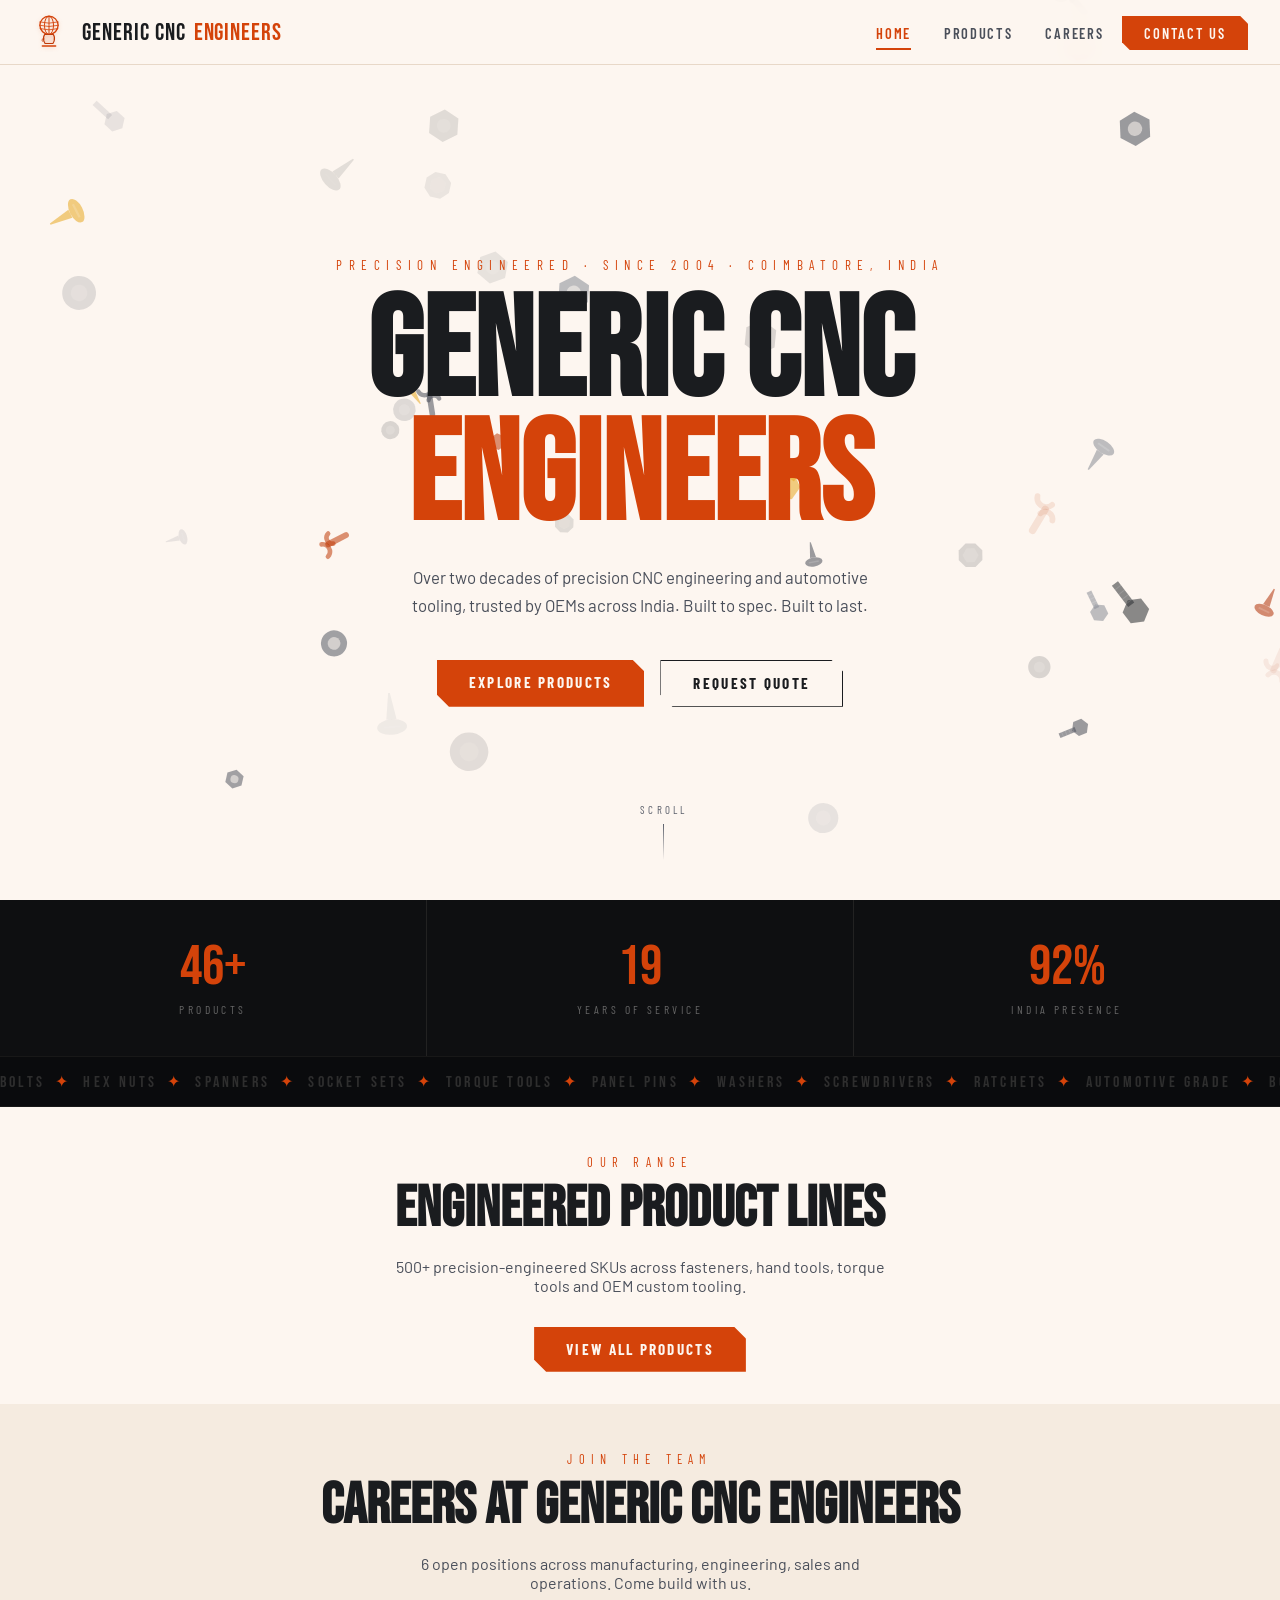
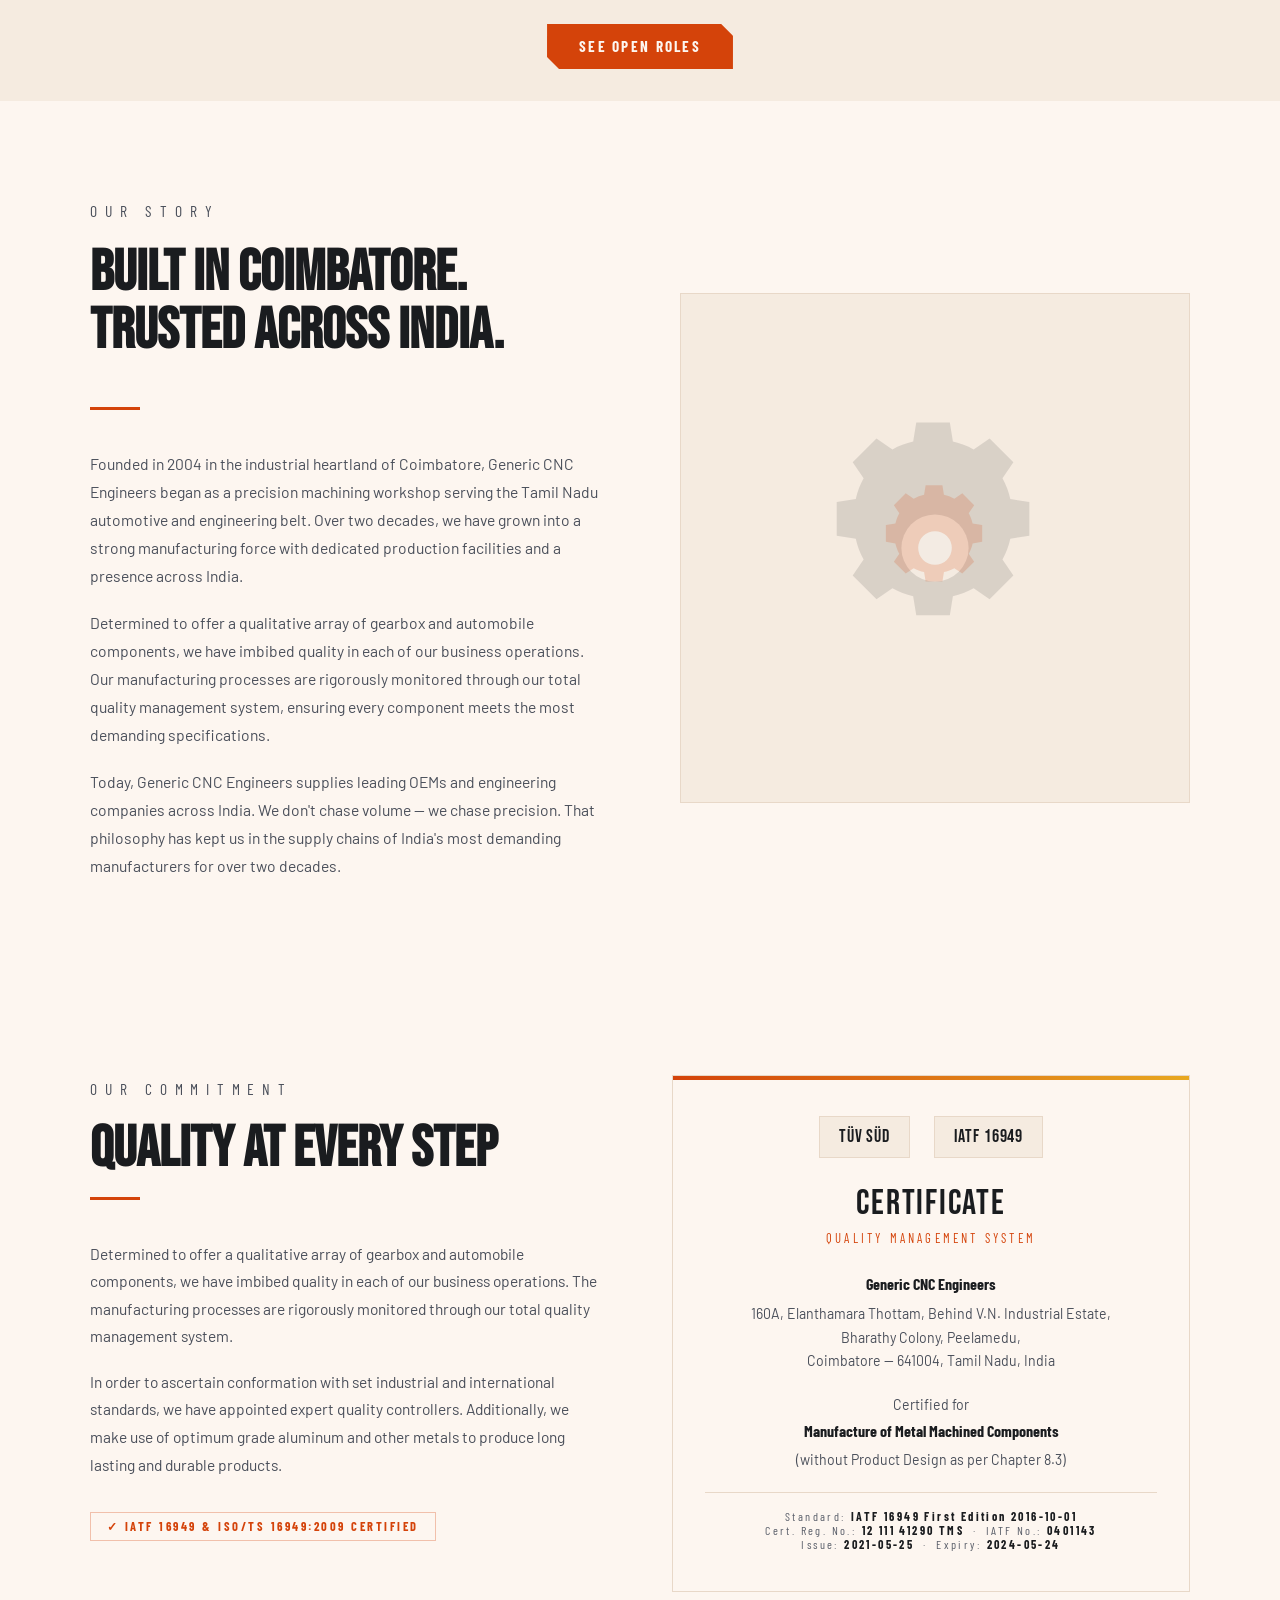
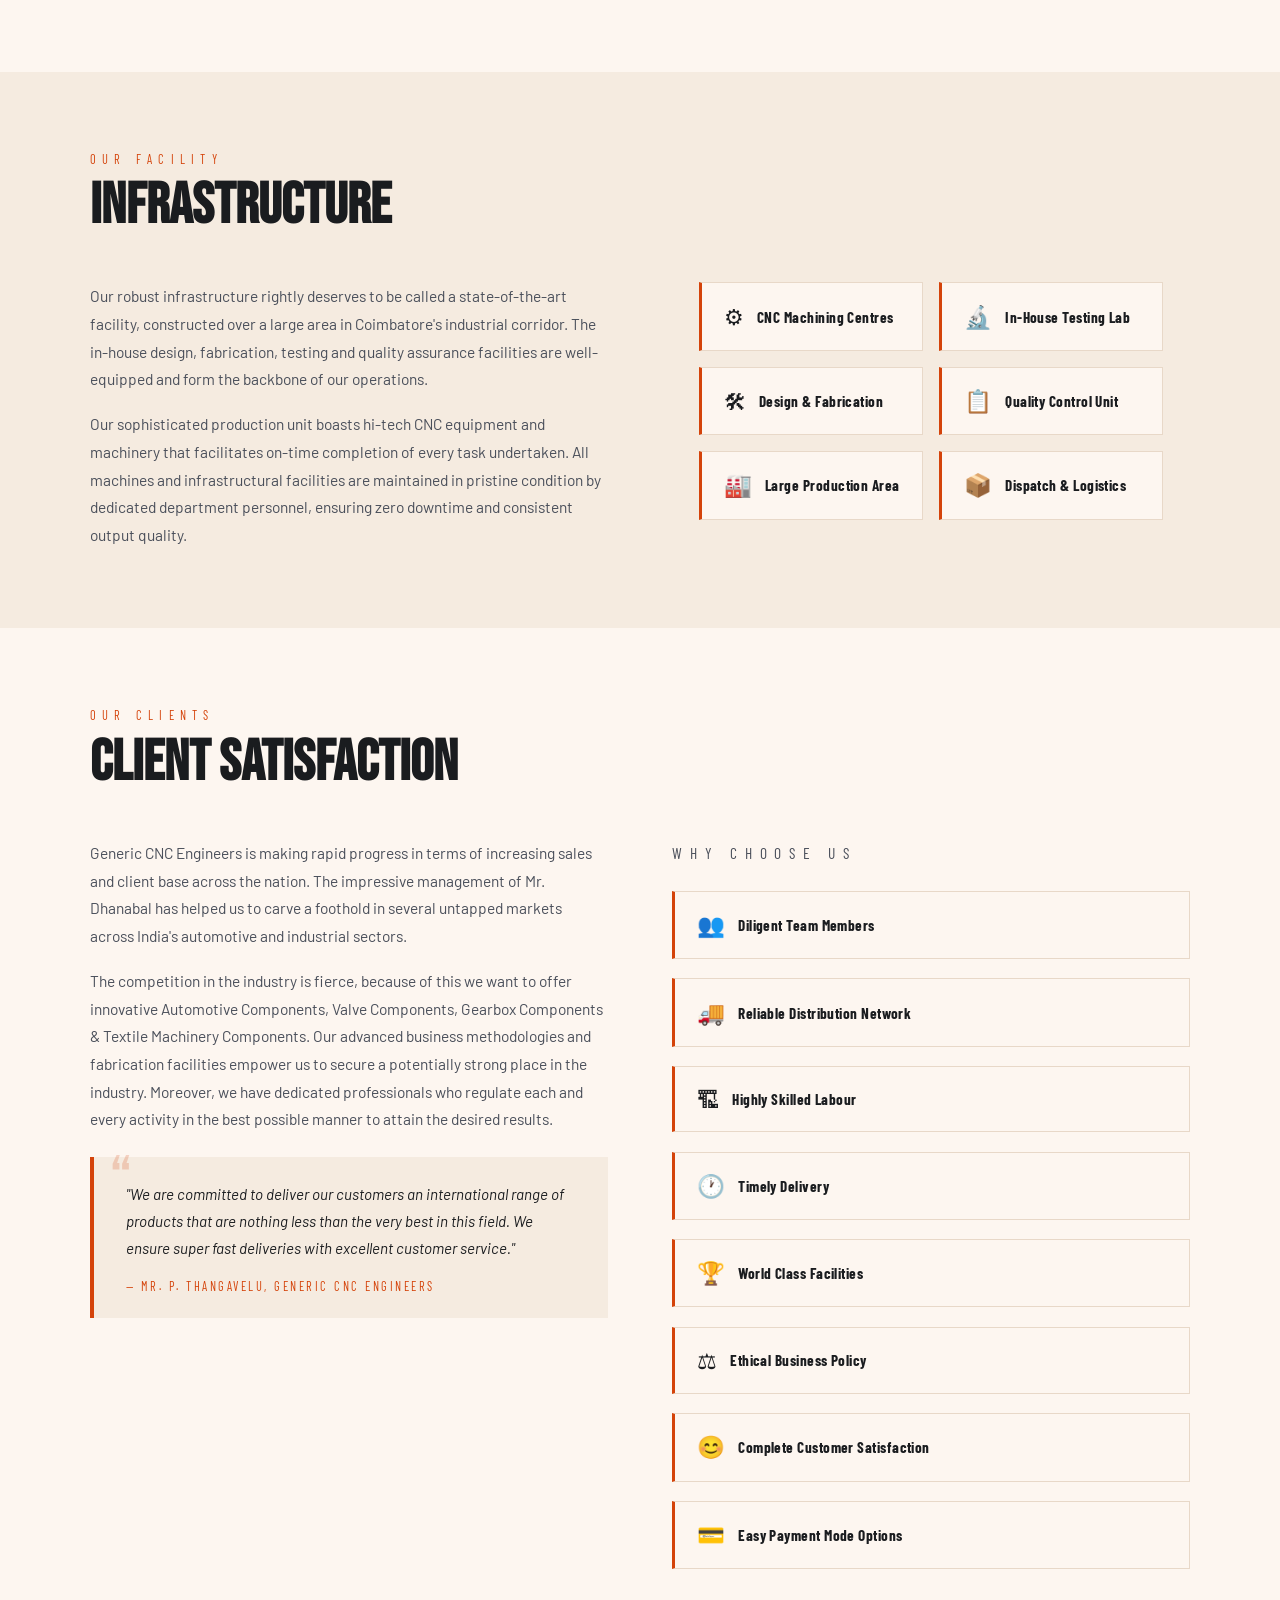
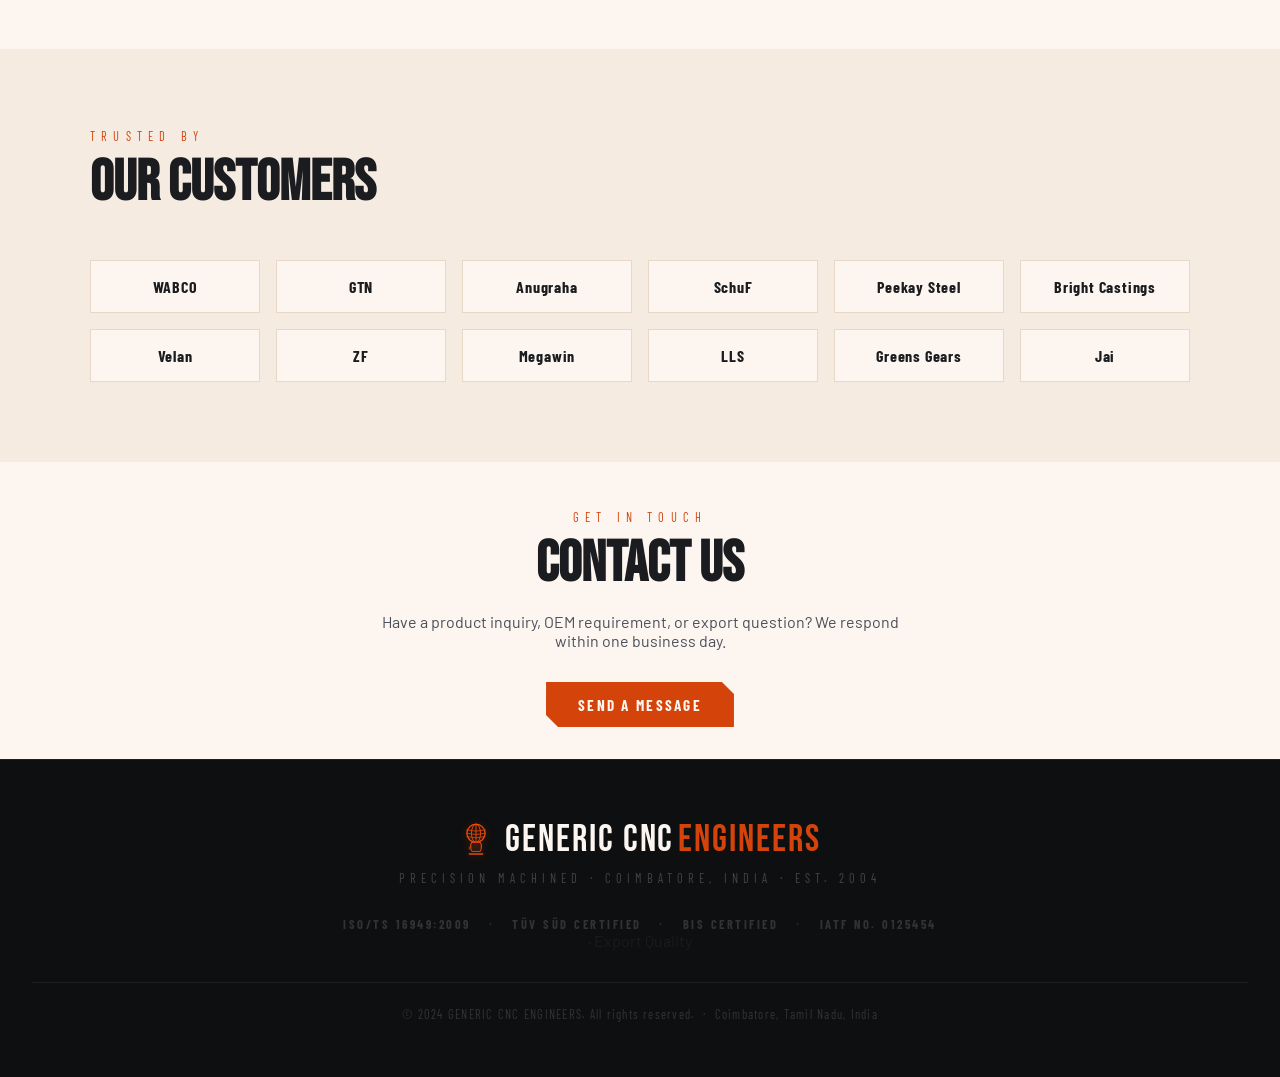
==== commit cce44421: "Add files via upload" ====
--- a/index.html
+++ b/index.html
@@ -122,7 +122,7 @@
   padding: 4px;
   background: none;
   border: none;
-}S
+}
 .nav-toggle span {
   display: block;
   width: 24px;
@@ -859,43 +859,6 @@
   letter-spacing: 0.05em;
 }
 
-/* ===== PRODUCT GALLERY ===== */
-.product-gallery {
-  display: grid;
-  grid-template-columns: repeat(3, 1fr);
-  gap: 1rem;
-}
-.gallery-item {
-  aspect-ratio: 4/3;
-  overflow: hidden;
-  border: 1px solid var(--light-border);
-  background: var(--offwhite);
-  position: relative;
-}
-.gallery-item img {
-  width: 100%;
-  height: 100%;
-  object-fit: cover;
-  display: block;
-  transition: transform 0.35s ease;
-}
-.gallery-item:hover img { transform: scale(1.05); }
-.gallery-item.gallery-placeholder {
-  display: flex;
-  align-items: center;
-  justify-content: center;
-}
-.gallery-item.gallery-placeholder::after {
-  content: '⚙';
-  font-size: 2.5rem;
-  opacity: 0.2;
-}
-@media (max-width: 768px) {
-  .product-gallery { grid-template-columns: repeat(2, 1fr); }
-}
-@media (max-width: 480px) {
-  .product-gallery { grid-template-columns: 1fr; }
-}
 
 #footer {
   background: var(--iron);
@@ -982,6 +945,58 @@
 @media (max-width: 480px) {
   .stat-cell { flex: 1 1 100%; border-left: none !important; border-top: 1px solid #222; }
   .stat-cell:first-child { border-top: none; }
+}
+
+/* ===== MOBILE — index page specific ===== */
+@media (max-width: 900px) {
+  /* Info sections: stack columns */
+  .info-grid {
+    grid-template-columns: 1fr !important;
+    gap: 2.5rem;
+  }
+  .info-section { padding: 3.5rem 1.25rem; }
+
+  /* Infrastructure why-us inline 2-col → 1-col */
+  .why-us-grid[style*="grid-template-columns:1fr 1fr"] {
+    grid-template-columns: 1fr 1fr !important;
+  }
+}
+
+@media (max-width: 640px) {
+  /* Section padding */
+  .section-wrap { padding: 3rem 1.25rem; }
+  .info-section { padding: 3rem 1.25rem; }
+
+  /* Hero text */
+  .hero-content { padding: 1.25rem; }
+  .hero-sub { font-size: 0.95rem; }
+
+  /* About gear visual — shrink */
+  .gear-wrap { width: 200px; height: 200px; }
+  .gear-large { width: 200px; height: 200px; }
+  .gear-small { width: 100px; height: 100px; }
+  .about-right { max-width: 240px; }
+
+  /* Cert card & contact form padding */
+  .cert-card { padding: 1.5rem 1rem; }
+  .contact-form { padding: 1.5rem 1rem; }
+
+  /* Infrastructure why-us: 1 column on small phones */
+  .why-us-grid { grid-template-columns: 1fr !important; }
+
+  /* Customers fallback grid */
+  .customers-fallback { grid-template-columns: repeat(2, 1fr); }
+
+  /* Section headings */
+  .section-h2 { margin-bottom: 1.5rem; }
+
+  /* Stat numbers slightly smaller */
+  .stat-number { font-size: 2.8rem; }
+
+  /* Footer */
+  #footer { padding: 2.5rem 1.25rem; }
+  .footer-logo { font-size: 1.8rem; }
+  .footer-certs { font-size: 0.7rem; letter-spacing: 0.1em; }
 }
 
 
@@ -1251,43 +1266,6 @@
 </section>
 
 
-<!-- <section class="info-section">
-  <div class="section-inner">
-    <p class="section-eyebrow">Our Work</p>
-    <h2 class="section-h2">PRODUCT GALLERY</h2>
-    <p style="color:var(--text-mid);font-size:0.97rem;margin-bottom:2rem;max-width:600px;">Precision machined components manufactured at our Coimbatore facility — gearbox parts, valve components, pole wheels, and automotive assemblies.</p>
-    <div class="product-gallery">
-      <div class="gallery-item">
-        <img src="images/product-1.jpg" alt="Precision Machined Component 1"
-             onerror="this.parentElement.classList.add('gallery-placeholder')">
-      </div>
-      <div class="gallery-item">
-        <img src="images/product-2.jpg" alt="Precision Machined Component 2"
-             onerror="this.parentElement.classList.add('gallery-placeholder')">
-      </div>
-      <div class="gallery-item">
-        <img src="images/product-3.jpg" alt="Precision Machined Component 3"
-             onerror="this.parentElement.classList.add('gallery-placeholder')">
-      </div>
-      <div class="gallery-item">
-        <img src="images/product-4.jpg" alt="Precision Machined Component 4"
-             onerror="this.parentElement.classList.add('gallery-placeholder')">
-      </div>
-      <div class="gallery-item">
-        <img src="images/product-5.jpg" alt="Precision Machined Component 5"
-             onerror="this.parentElement.classList.add('gallery-placeholder')">
-      </div>
-      <div class="gallery-item">
-        <img src="images/product-6.jpg" alt="Precision Machined Component 6"
-             onerror="this.parentElement.classList.add('gallery-placeholder')">
-      </div>
-    </div>
-    <div style="text-align:center;margin-top:2rem;">
-      <a href="products.html" class="btn btn-primary">View All 58 Products</a>
-    </div>
-  </div>
-</section> -->
-
 <!-- contact moved to contact.html -->
 <section class="section-wrap" style="padding:3rem 2rem 2rem;">
   <div class="section-inner" style="text-align:center;">
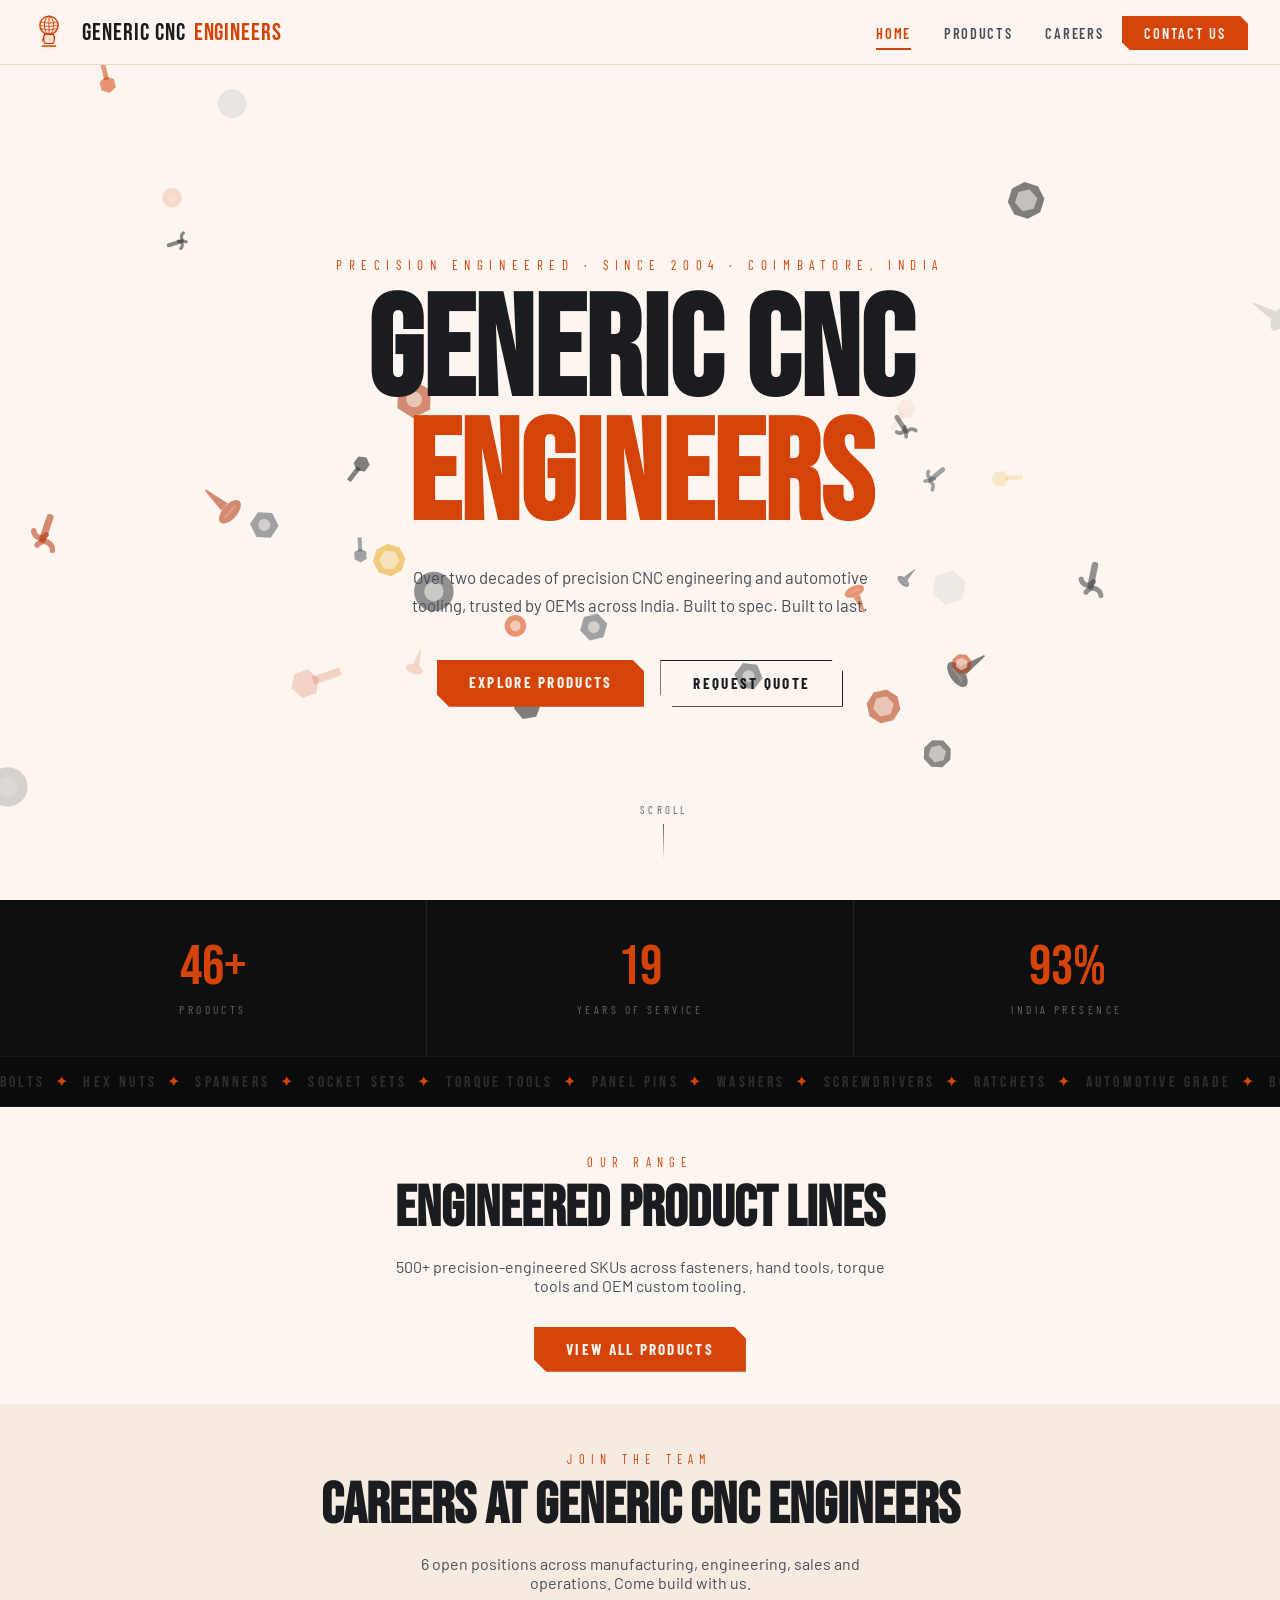
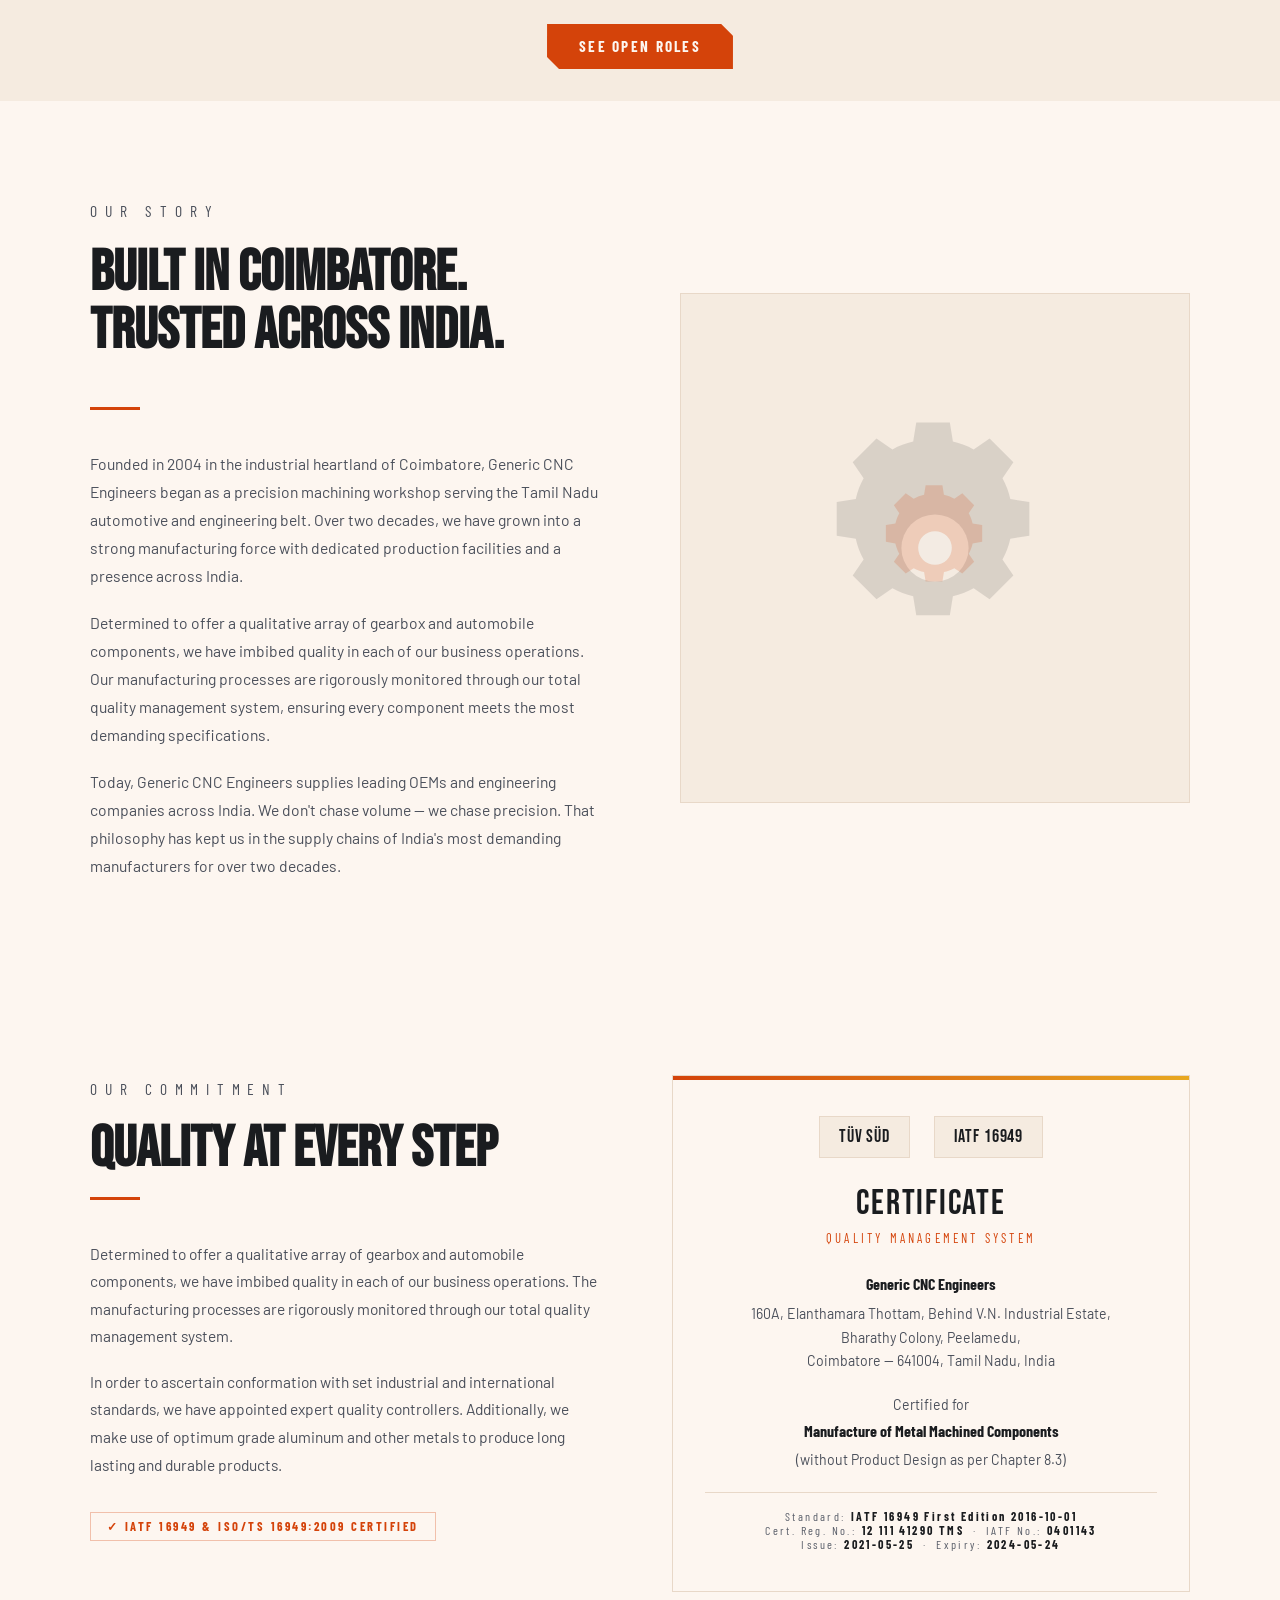
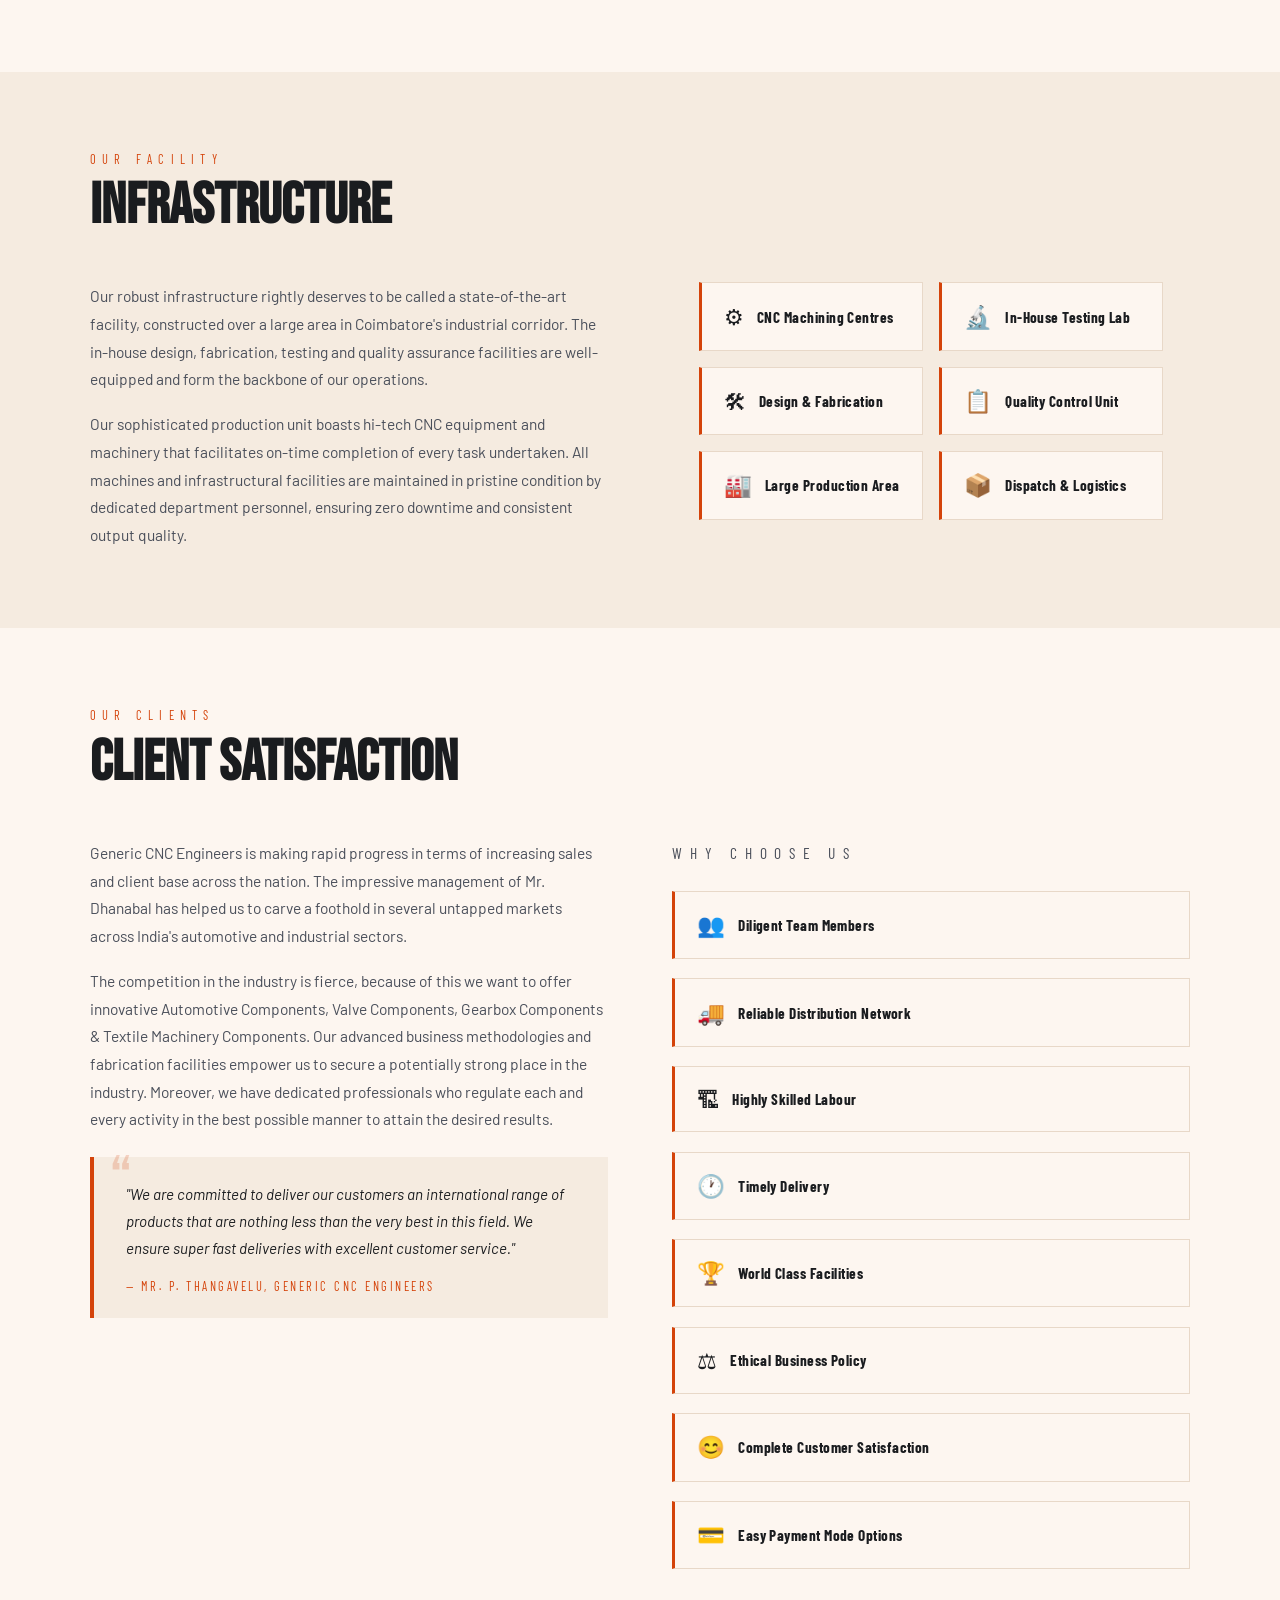
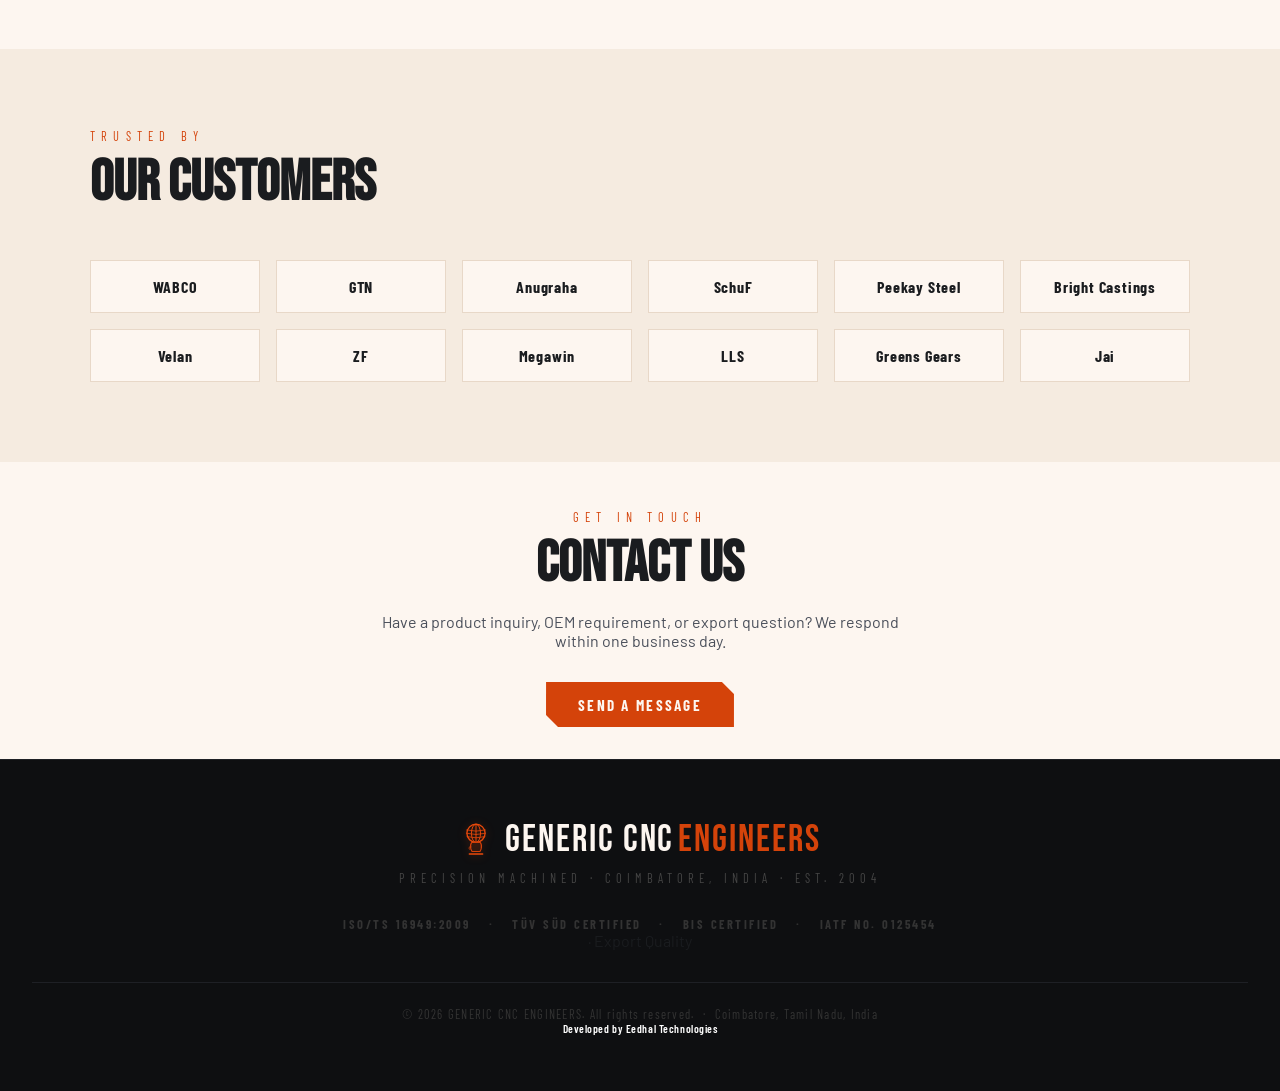
==== commit e80e88be: "Add files via upload" ====
--- a/index.html
+++ b/index.html
@@ -1293,7 +1293,8 @@
     <span>Export Quality</span>
   </div>
   <div class="footer-bottom">
-    &copy; 2024 GENERIC CNC ENGINEERS. All rights reserved. &nbsp;&middot;&nbsp; Coimbatore, Tamil Nadu, India
+    &copy; 2026 GENERIC CNC ENGINEERS. All rights reserved. &nbsp;&middot;&nbsp; Coimbatore, Tamil Nadu, India
+    <br><span style="font-size:0.7rem;color:#ffffff;font-weight:600;letter-spacing:0.05em;">Developed by <a href="https://www.developermuthu.com" target="_blank" rel="noopener" style="color:#ffffff;font-weight:600;text-decoration:none;cursor:pointer;">Eedhal Technologies</a></span>
   </div>
 </footer>
 
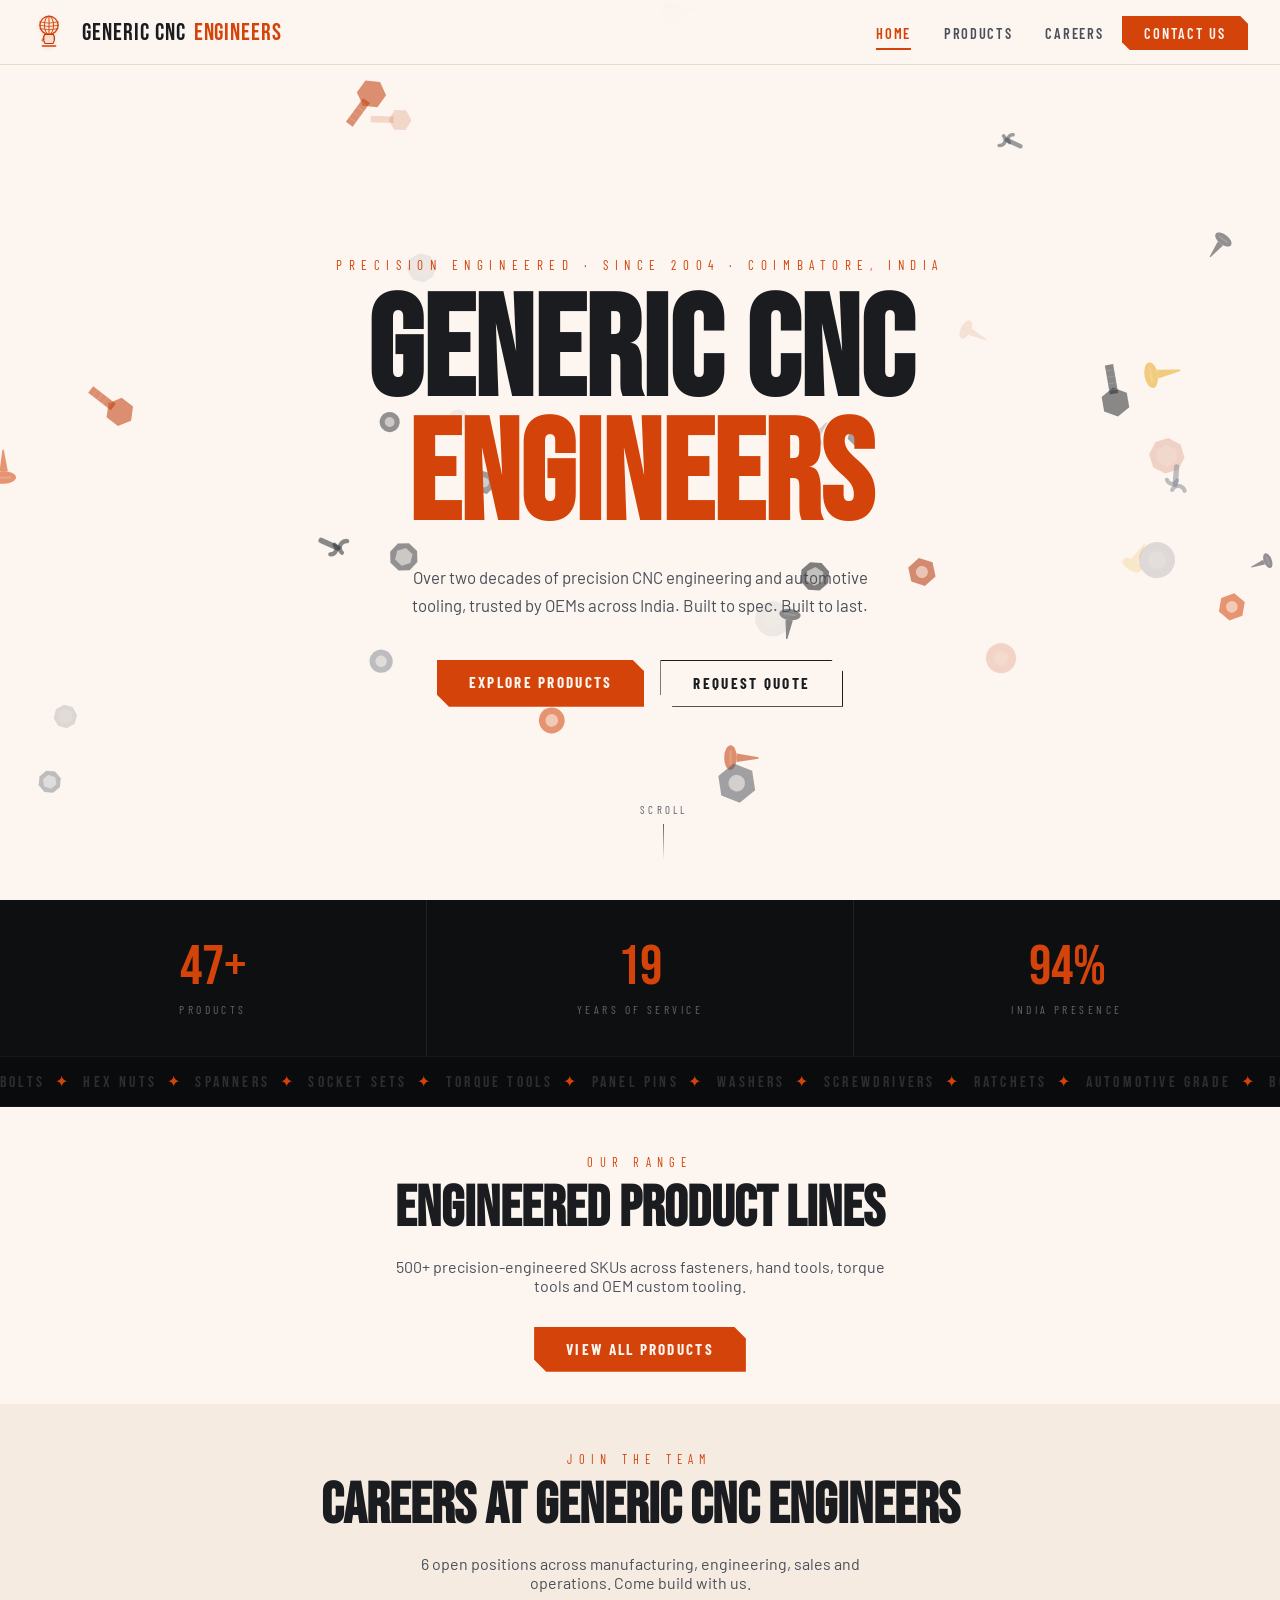
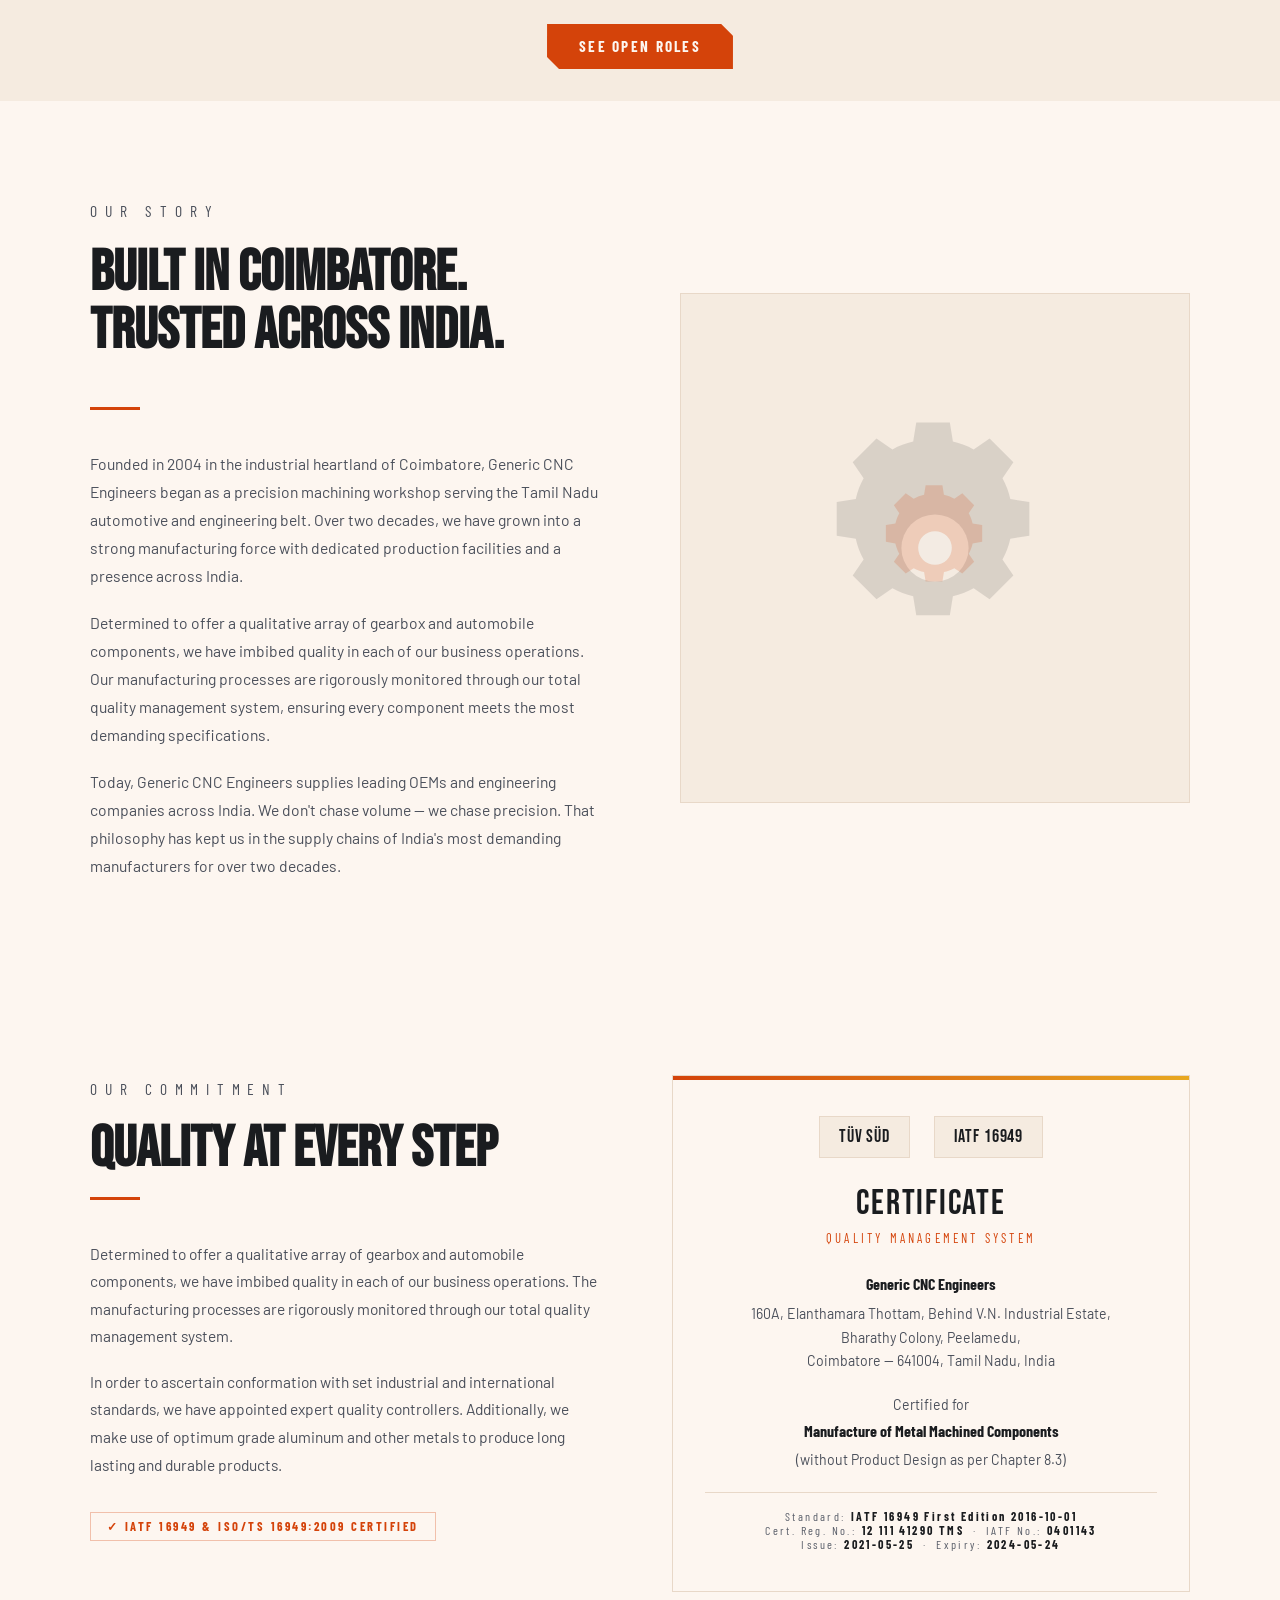
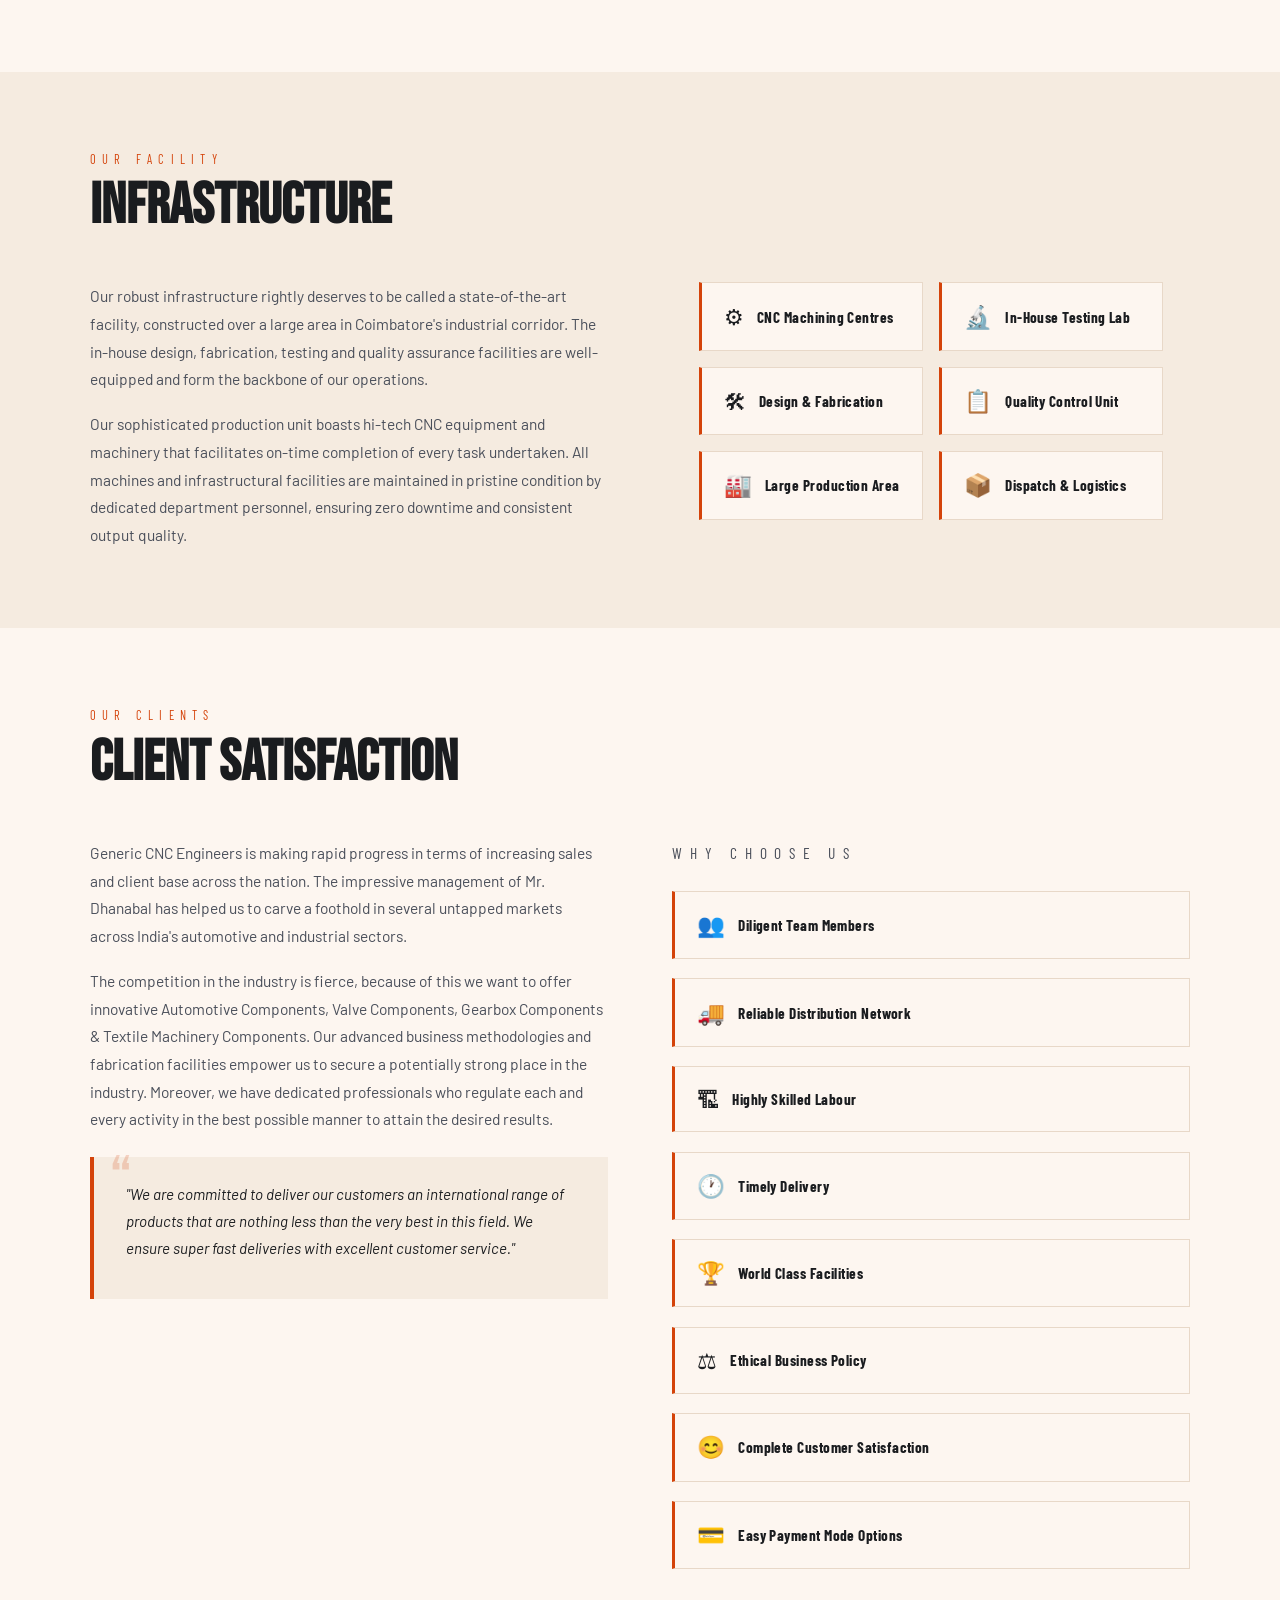
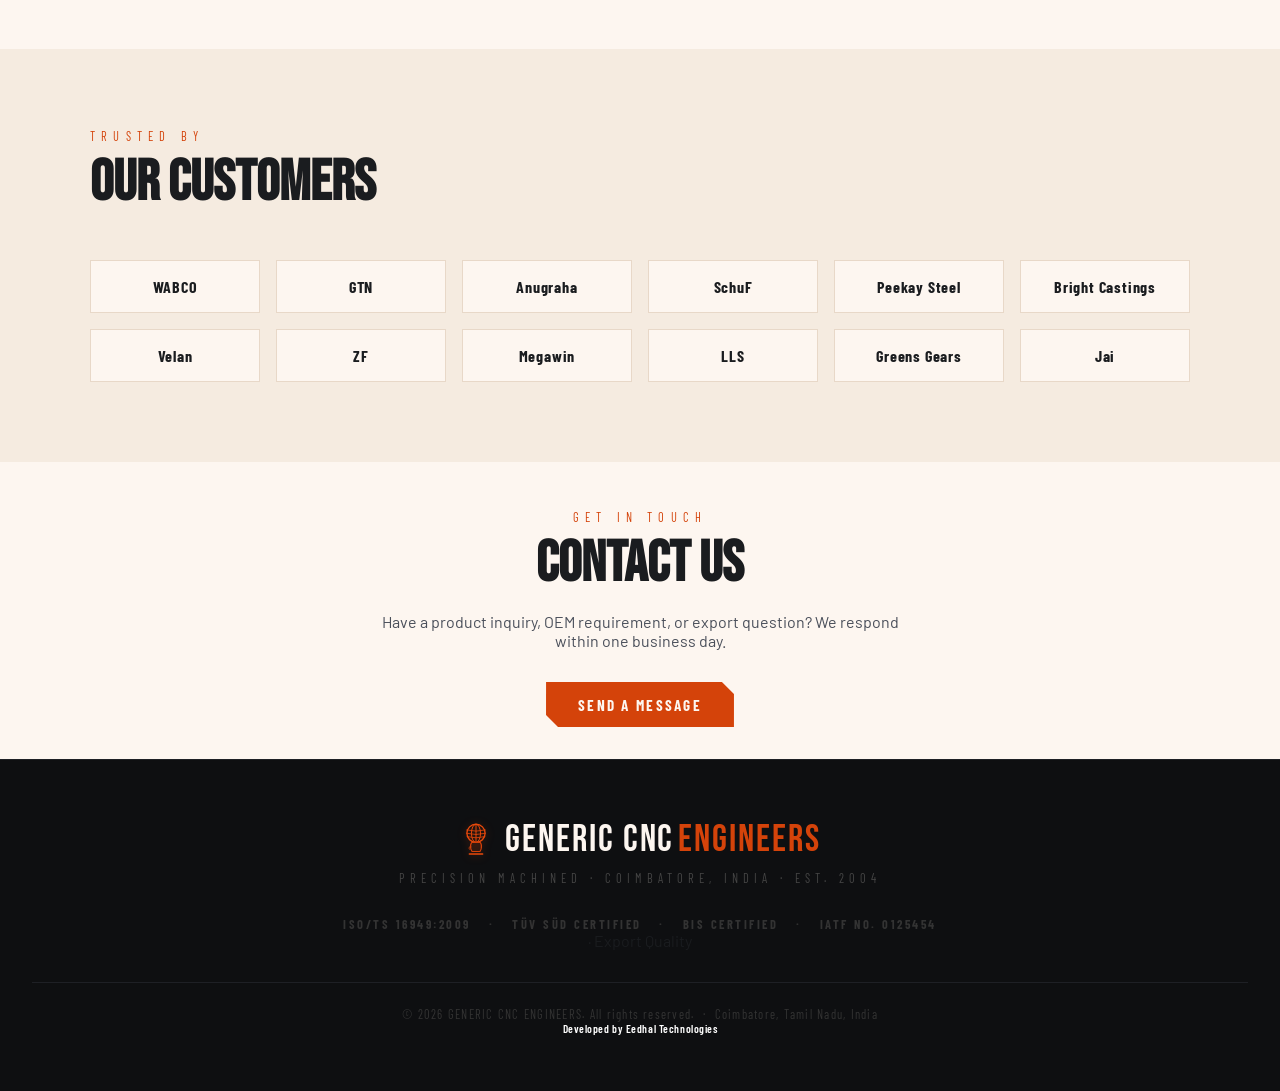
==== commit 048b43d5: "Update greeting from 'Hello' to 'Goodbye'" ====
--- a/index.html
+++ b/index.html
@@ -1215,7 +1215,7 @@
         <p>The competition in the industry is fierce, because of this we want to offer innovative Automotive Components, Valve Components, Gearbox Components &amp; Textile Machinery Components. Our advanced business methodologies and fabrication facilities empower us to secure a potentially strong place in the industry. Moreover, we have dedicated professionals who regulate each and every activity in the best possible manner to attain the desired results.</p>
         <div class="client-quote">
           <p>"We are committed to deliver our customers an international range of products that are nothing less than the very best in this field. We ensure super fast deliveries with excellent customer service."</p>
-          <cite>— Mr. P. Thangavelu, Generic CNC Engineers</cite>
+          <cite></cite>
         </div>
       </div>
       <div class="info-text">
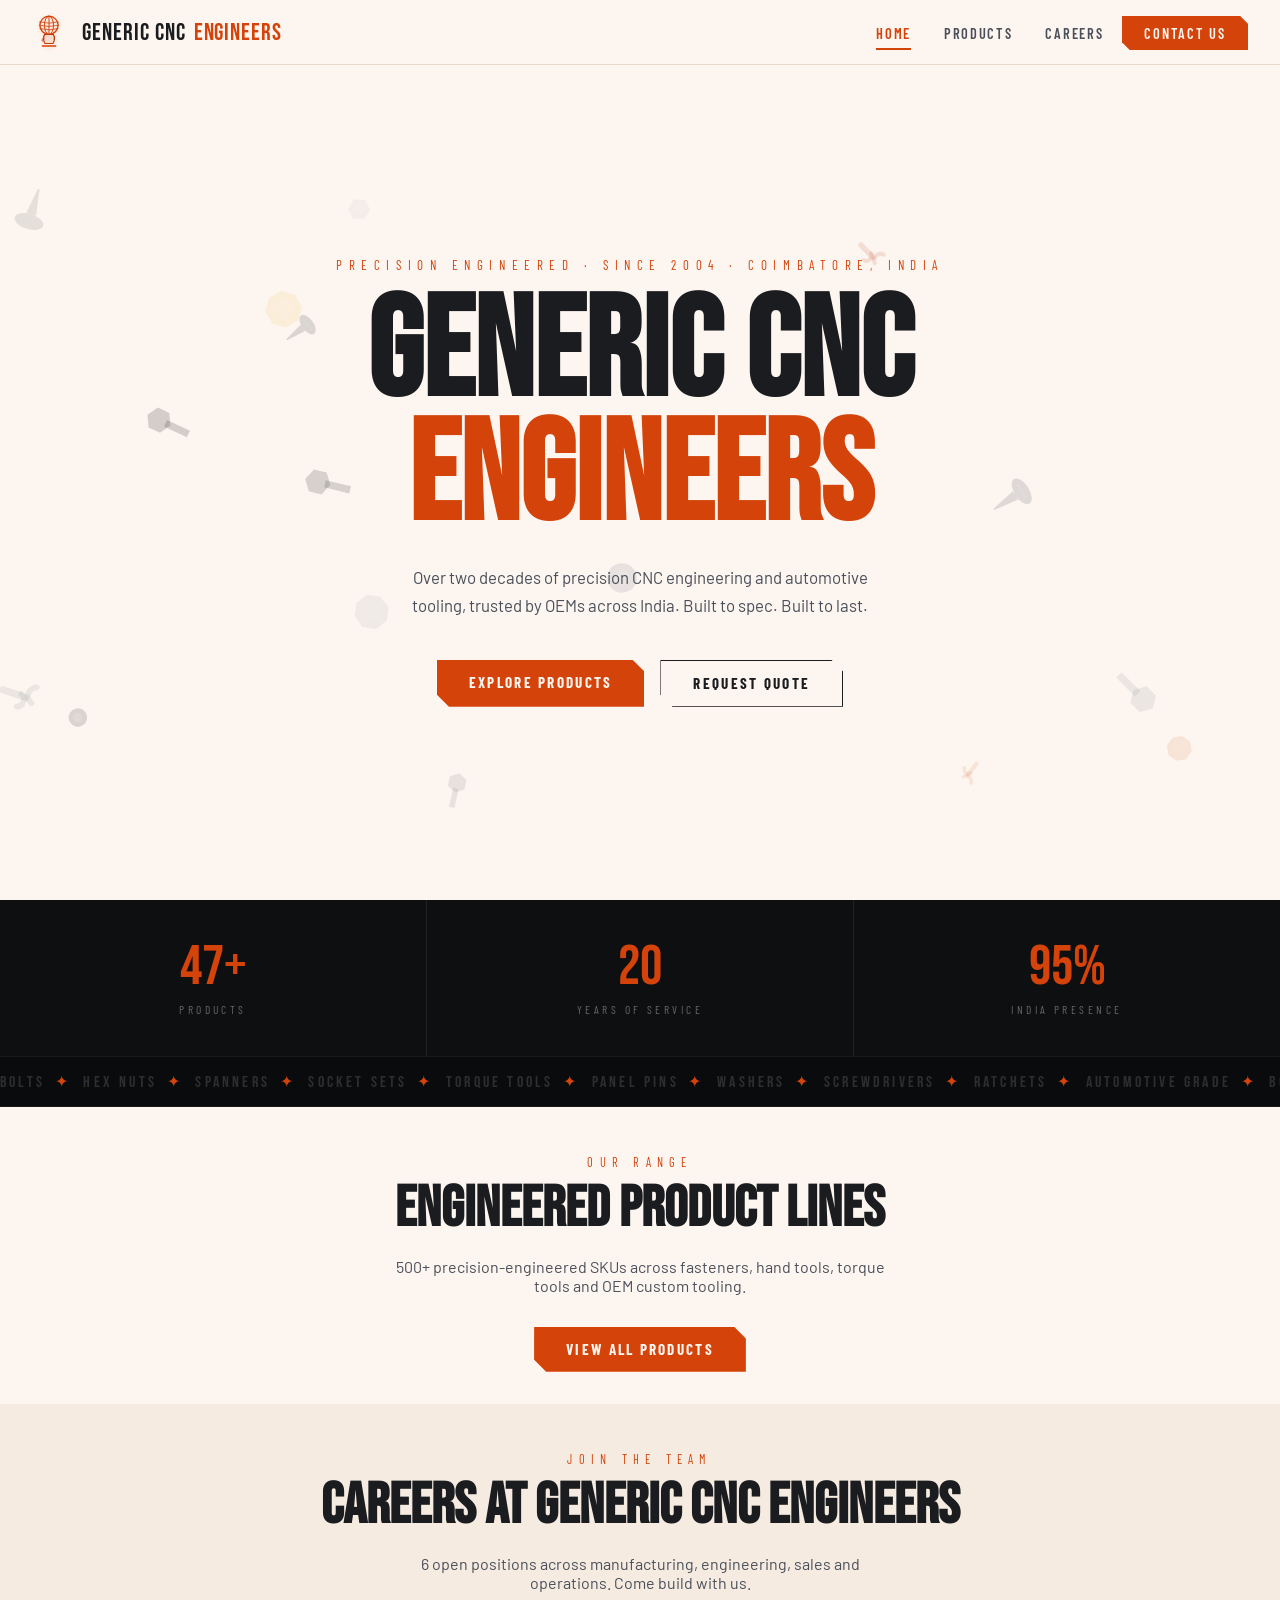
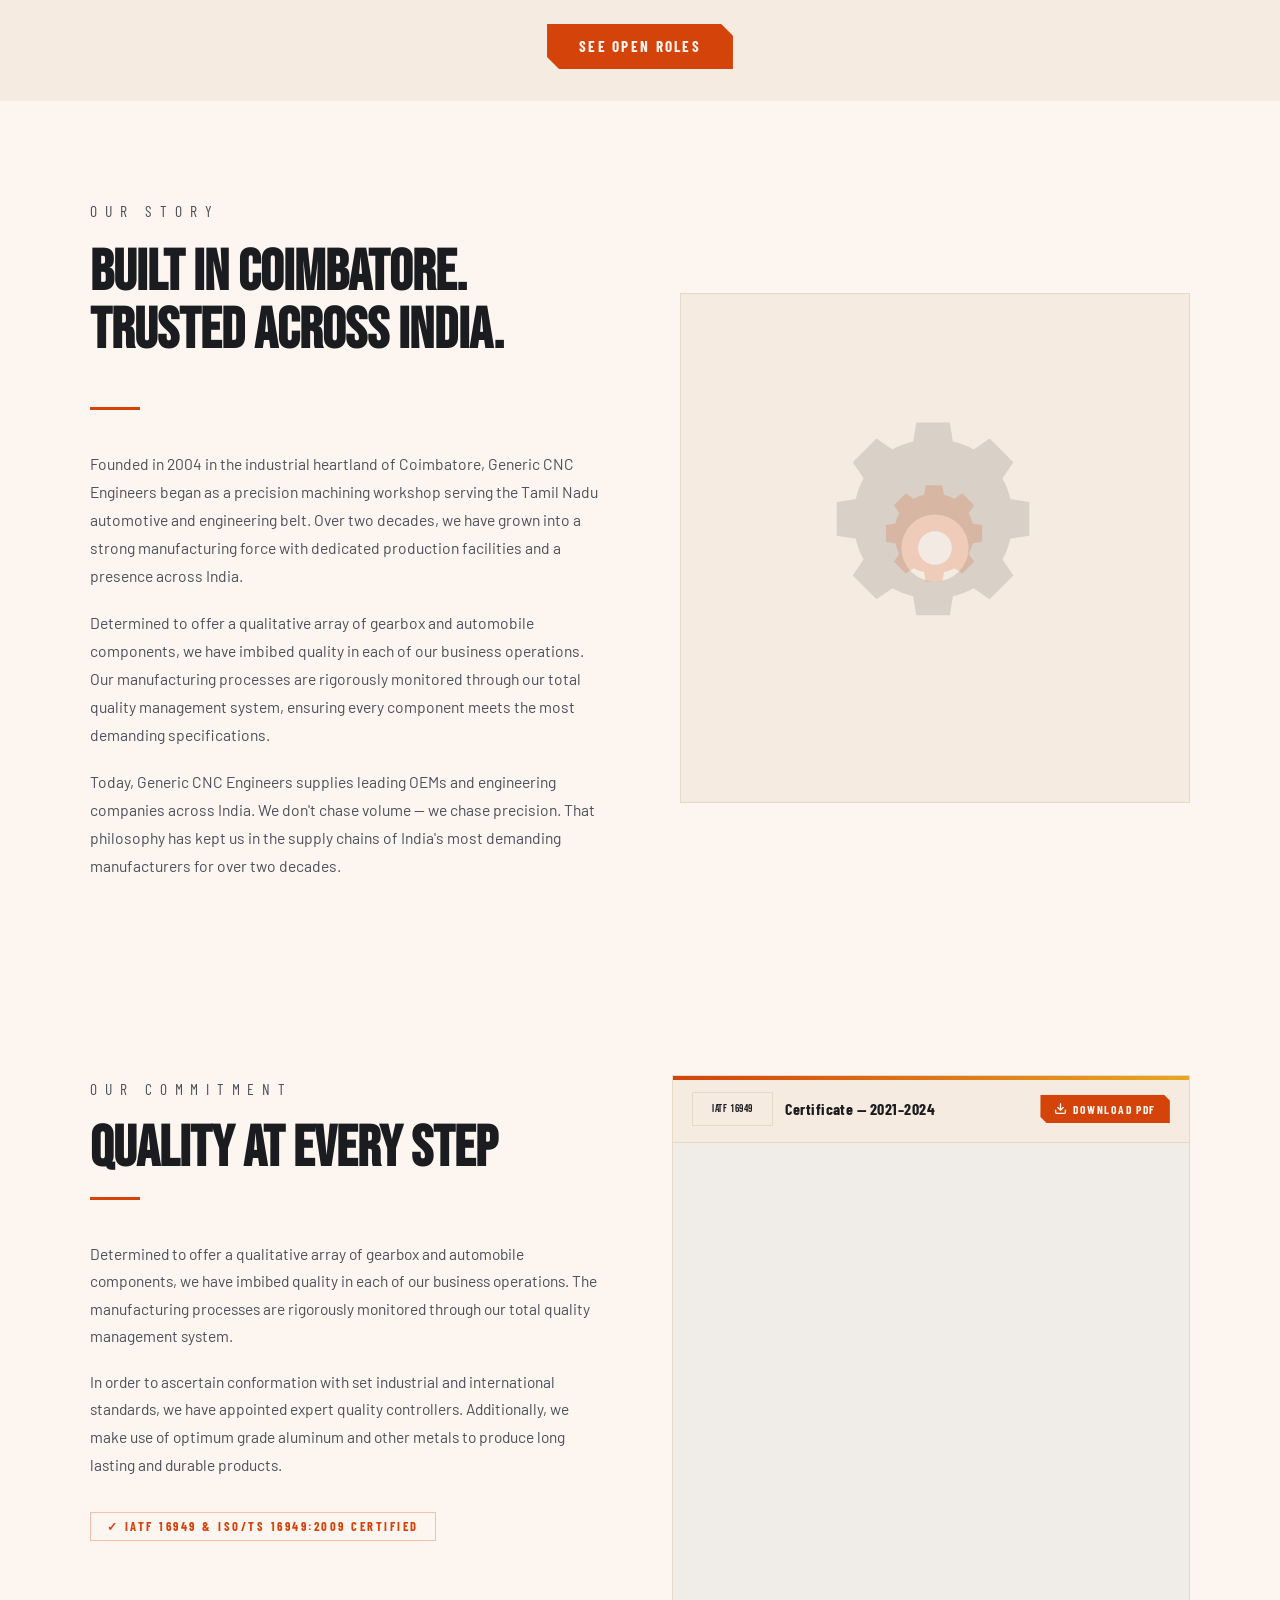
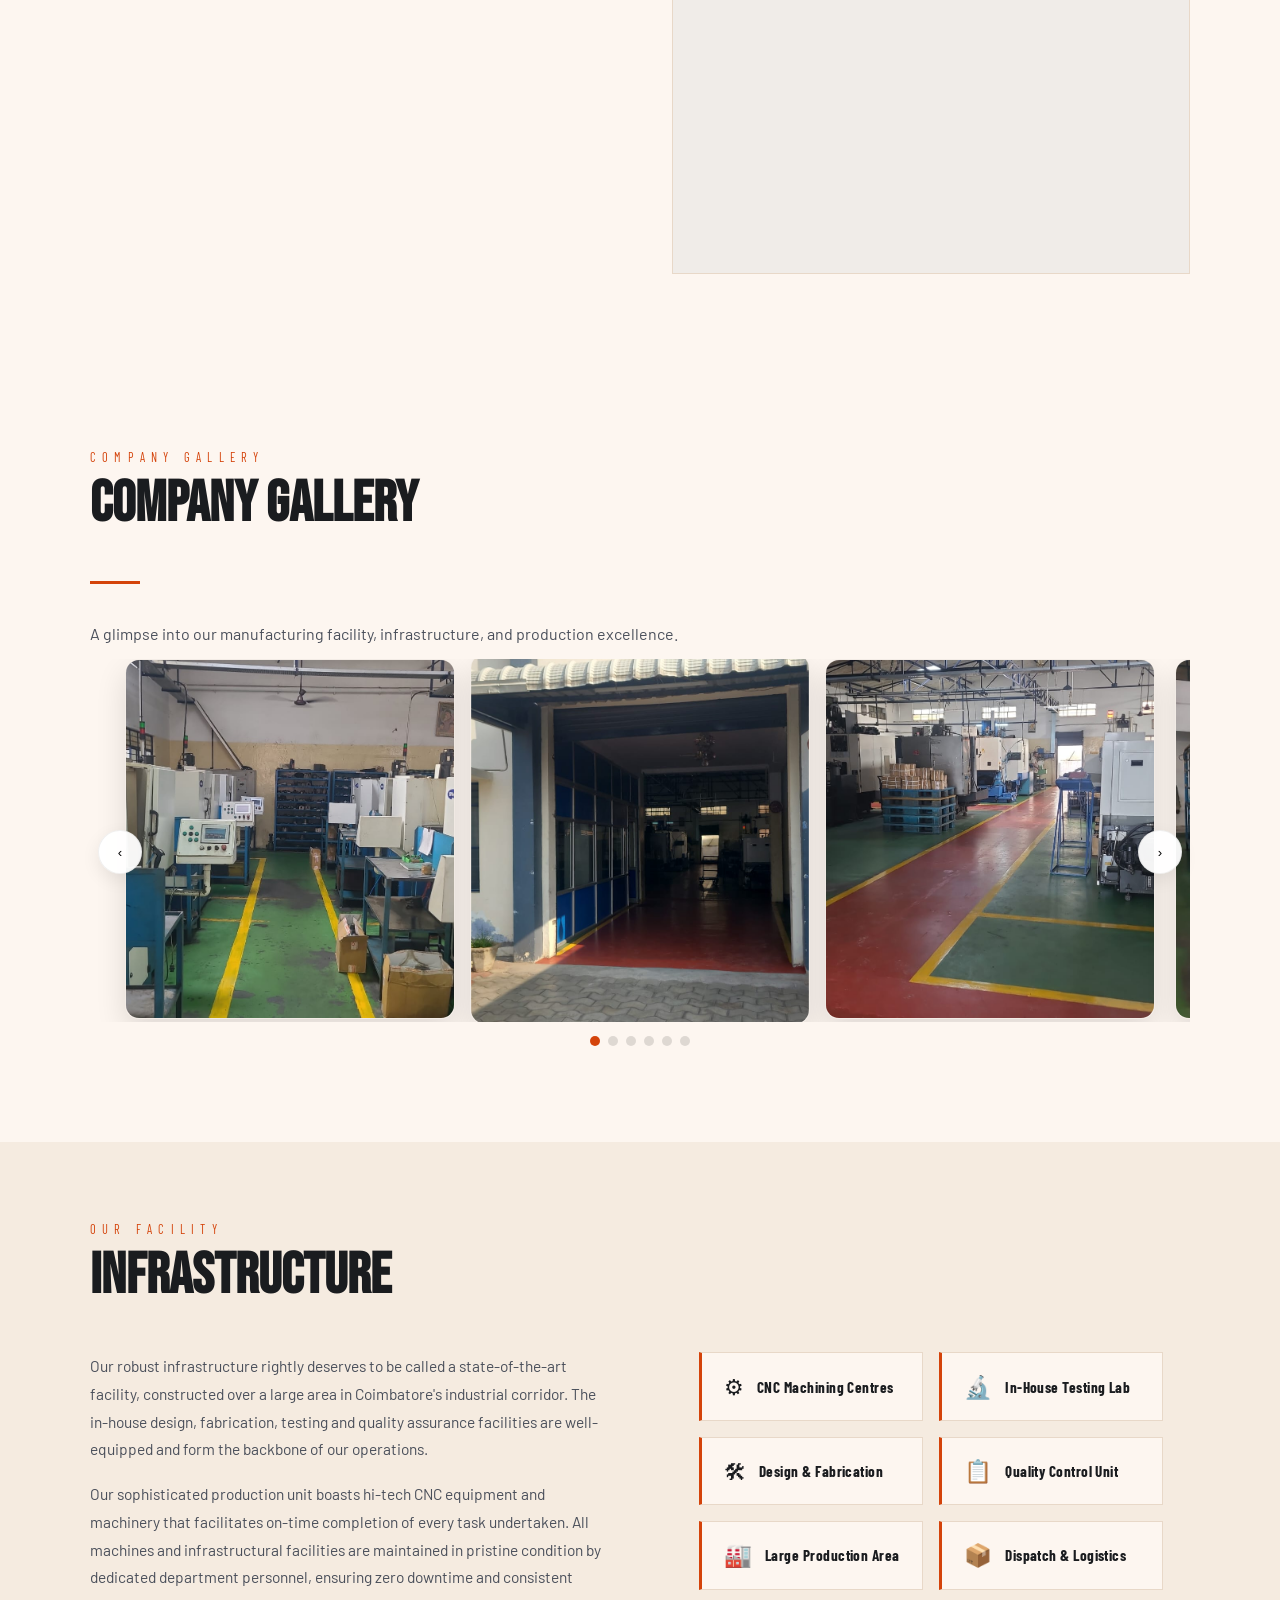
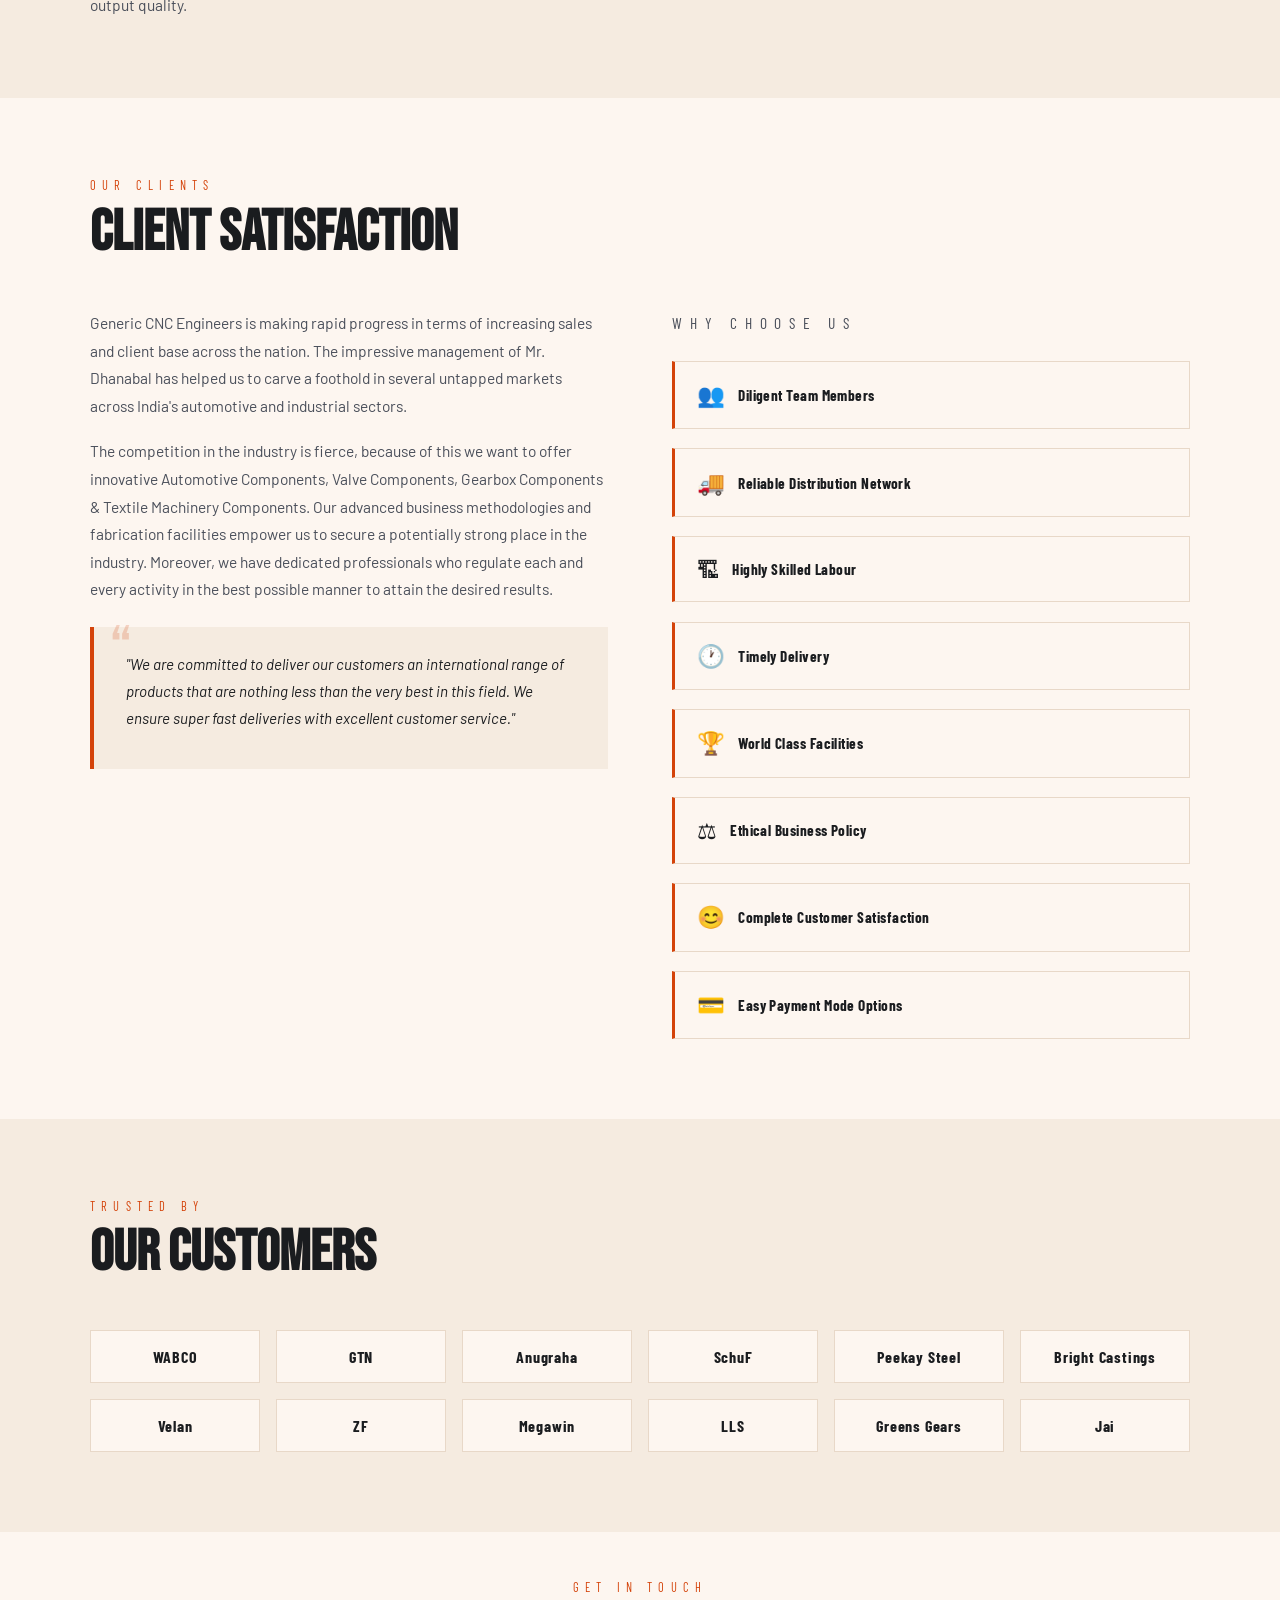
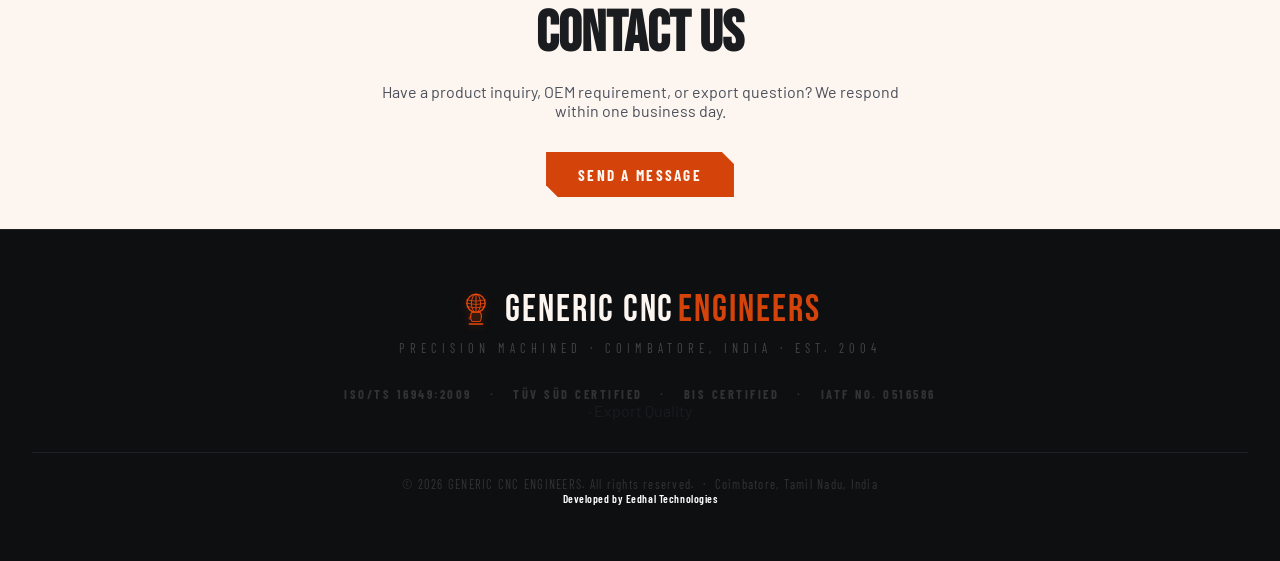
==== commit 62759a27: "Project update" ====
--- a/index.html
+++ b/index.html
@@ -1,1584 +1,1878 @@
-﻿<!DOCTYPE html>
-<html lang="en">
-<head>
-<style id="pt-antiflash">html,body{background:#fdf6f0 !important}.nav-logo{transition:none !important}</style>
-<meta charset="UTF-8">
-<meta name="viewport" content="width=device-width, initial-scale=1.0">
-<title>Generic CNC Engineers — Precision CNC Machining & Tools</title>
-<link rel="preconnect" href="https://fonts.googleapis.com">
-<link rel="preconnect" href="https://fonts.gstatic.com" crossorigin>
-<link href="https://fonts.googleapis.com/css2?family=Bebas+Neue&family=Barlow+Condensed:wght@400;600;700&family=Barlow:wght@400;500;600&display=swap" rel="stylesheet">
-<style>
-/* ===== CUSTOM PROPERTIES ===== */
-:root {
-  --iron:   #0e0f11;
-  --steel:  #1a1c1f;
-  --chrome: #5a5f6a;
-  --rust:   #d4430a;
-  --gold:   #e8a820;
-  --white:  #fdf6f0;
-  --offwhite: #f5ebe0;
-  --light-border: #e8d8c8;
-  --text-dark: #1a1c1f;
-  --text-mid: #4a4f5a;
-}
-
-/* ===== RESET ===== */
-*, *::before, *::after { box-sizing: border-box; margin: 0; padding: 0; }
-html { scroll-behavior: smooth; }
-body {
-  background: #fdf6f0;
-  color: var(--text-dark);
-  font-family: 'Barlow', sans-serif;
-  overflow-x: hidden;
-  -webkit-font-smoothing: antialiased;
-}
-a { text-decoration: none; color: inherit; }
-
-/* ===== NAVBAR ===== */
-#navbar {
-  position: fixed;
-  top: 0; left: 0; right: 0;
-  z-index: 1000;
-  background: rgba(253,246,240,0.97);
-  backdrop-filter: blur(12px);
-  -webkit-backdrop-filter: blur(12px);
-  border-bottom: 1px solid var(--light-border);
-  transition: box-shadow 0.3s;
-}
-#navbar.scrolled { box-shadow: 0 2px 20px rgba(0,0,0,0.08); }
-.nav-inner {
-  width: 100%;
-  padding: 0 2rem;
-  height: 64px;
-  display: flex;
-  align-items: center;
-  justify-content: space-between;
-}
-.nav-logo {
-  font-family: "Bebas Neue", sans-serif;
-  font-size: 1.5rem;
-  color: var(--text-dark);
-  letter-spacing: 0.04em;
-  display: flex;
-  align-items: center;
-  gap: 8px;
-  flex-shrink: 0;
-  white-space: nowrap;
-  margin-right: auto;
-}
-.nav-logo .star { color: var(--rust); }
-.nav-links {
-  display: flex;
-  align-items: center;
-  gap: 0.25rem;
-  list-style: none;
-}
-.nav-links a {
-  font-family: 'Barlow Condensed', sans-serif;
-  font-size: 0.9rem;
-  font-weight: 600;
-  letter-spacing: 0.12em;
-  text-transform: uppercase;
-  color: var(--text-mid);
-  padding: 0.5rem 0.9rem;
-  position: relative;
-  transition: color 0.2s;
-}
-.nav-links a::after {
-  content: '';
-  position: absolute;
-  bottom: 0; left: 0.9rem; right: 0.9rem;
-  height: 2px;
-  background: var(--rust);
-  transform: scaleX(0);
-  transition: transform 0.2s;
-}
-.nav-links a:hover { color: var(--rust); }
-.nav-links a:hover::after { transform: scaleX(1); }
-.nav-links a.active { color: var(--rust); }
-.nav-links a.active::after { transform: scaleX(1); }
-.nav-cta {
-  font-family: 'Barlow Condensed', sans-serif;
-  font-size: 0.85rem;
-  font-weight: 700;
-  letter-spacing: 0.15em;
-  text-transform: uppercase;
-  background: var(--rust);
-  color: var(--white) !important;
-  padding: 0.55rem 1.4rem !important;
-  clip-path: polygon(0 0, calc(100% - 8px) 0, 100% 8px, 100% 100%, 8px 100%, 0 calc(100% - 8px));
-  transition: background 0.2s !important;
-}
-.nav-cta:hover { background: #c03a08 !important; }
-.nav-cta::after { display: none !important; }
-
-/* Hamburger */
-.nav-toggle {
-  display: none;
-  flex-direction: column;
-  gap: 5px;
-  cursor: pointer;
-  padding: 4px;
-  background: none;
-  border: none;
-}
-.nav-toggle span {
-  display: block;
-  width: 24px;
-  height: 2px;
-  background: var(--text-dark);
-  transition: all 0.3s;
-}
-
-/* ===== HERO ===== */
-#hero {
-  position: relative;
-  width: 100%;
-  height: 100vh;
-  min-height: 640px;
-  display: flex;
-  align-items: center;
-  justify-content: center;
-  overflow: hidden;
-  background: var(--white);
-  padding-top: 64px;
-}
-#hero-canvas {
-  position: absolute;
-  inset: 0;
-  width: 100%;
-  height: 100%;
-  z-index: 1;
-}
-.hero-content {
-  position: relative;
-  z-index: 3;
-  text-align: center;
-  padding: 2rem;
-  max-width: 860px;
-}
-.hero-eyebrow {
-  font-family: 'Barlow Condensed', sans-serif;
-  font-size: 0.82rem;
-  letter-spacing: 0.5em;
-  color: var(--rust);
-  text-transform: uppercase;
-  margin-bottom: 1.2rem;
-  opacity: 0;
-  transform: translateY(30px);
-  animation: fadeUp 0.7s ease forwards 0.3s;
-}
-.hero-h1 {
-  font-family: 'Bebas Neue', sans-serif;
-  font-size: clamp(4.5rem, 11vw, 11rem);
-  line-height: 0.88;
-  margin-bottom: 1.5rem;
-  opacity: 0;
-  transform: translateY(30px);
-  animation: fadeUp 0.7s ease forwards 0.5s;
-}
-.hero-h1 .line1 { color: var(--text-dark); display: block; }
-.hero-h1 .line2 { color: var(--rust); display: block; }
-.hero-sub {
-  font-size: 1.05rem;
-  color: var(--text-mid);
-  max-width: 500px;
-  margin: 0 auto 2.5rem;
-  line-height: 1.65;
-  opacity: 0;
-  transform: translateY(30px);
-  animation: fadeUp 0.7s ease forwards 0.7s;
-}
-.hero-ctas {
-  display: flex;
-  gap: 1rem;
-  justify-content: center;
-  flex-wrap: wrap;
-  opacity: 0;
-  transform: translateY(30px);
-  animation: fadeUp 0.7s ease forwards 0.9s;
-}
-.btn {
-  font-family: 'Barlow Condensed', sans-serif;
-  font-size: 0.95rem;
-  font-weight: 700;
-  letter-spacing: 0.15em;
-  text-transform: uppercase;
-  padding: 0.85rem 2rem;
-  cursor: pointer;
-  border: none;
-  clip-path: polygon(0 0, calc(100% - 12px) 0, 100% 12px, 100% 100%, 12px 100%, 0 calc(100% - 12px));
-  transition: background 0.2s, color 0.2s, transform 0.15s;
-  display: inline-block;
-}
-.btn:hover { transform: translateY(-2px); }
-.btn-primary { background: var(--rust); color: var(--white); }
-.btn-primary:hover { background: #c03a08; }
-.btn-outline {
-  background: transparent;
-  color: var(--text-dark);
-  border: 1.5px solid var(--text-dark);
-}
-.btn-outline:hover { background: var(--rust); color: var(--white); border-color: var(--rust); }
-.scroll-hint {
-  position: absolute;
-  bottom: 2.5rem;
-  left: 50%;
-  transform: translateX(-50%);
-  z-index: 3;
-  display: flex;
-  flex-direction: column;
-  align-items: center;
-  gap: 0.5rem;
-  opacity: 0;
-  animation: fadeUp 0.7s ease forwards 1.2s;
-}
-.scroll-hint span {
-  font-family: 'Barlow Condensed', sans-serif;
-  font-size: 0.68rem;
-  letter-spacing: 0.3em;
-  color: var(--chrome);
-  text-transform: uppercase;
-}
-.scroll-line {
-  width: 1px;
-  height: 36px;
-  background: linear-gradient(to bottom, var(--chrome), transparent);
-  animation: scrollPulse 1.8s ease-in-out infinite;
-}
-
-/* ===== STATS BAR ===== */
-#stats {
-  background: var(--iron);
-  display: flex;
-  width: 100%;
-}
-.stat-cell {
-  flex: 1;
-  padding: 2.5rem 1.5rem;
-  text-align: center;
-  position: relative;
-  overflow: hidden;
-  cursor: default;
-}
-.stat-cell + .stat-cell { border-left: 1px solid #222; }
-.stat-cell::before {
-  content: '';
-  position: absolute;
-  inset: 0;
-  background: rgba(212,67,10,0.07);
-  transform: scaleX(0);
-  transform-origin: left;
-  transition: transform 0.4s ease;
-}
-.stat-cell:hover::before { transform: scaleX(1); }
-.stat-number {
-  font-family: 'Bebas Neue', sans-serif;
-  font-size: 3.5rem;
-  color: var(--rust);
-  line-height: 1;
-  display: block;
-}
-.stat-label {
-  font-size: 0.72rem;
-  letter-spacing: 0.3em;
-  text-transform: uppercase;
-  color: #666;
-  margin-top: 0.4rem;
-  display: block;
-  font-family: 'Barlow Condensed', sans-serif;
-}
-
-/* ===== MARQUEE ===== */
-#marquee {
-  background: #0a0b0d;
-  border-top: 1px solid #181818;
-  border-bottom: 1px solid #181818;
-  overflow: hidden;
-  white-space: nowrap;
-  padding: 0.85rem 0;
-}
-.marquee-track {
-  display: inline-block;
-  animation: marqueeScroll 28s linear infinite;
-}
-.marquee-track span {
-  font-family: 'Bebas Neue', sans-serif;
-  font-size: 1rem;
-  letter-spacing: 0.2em;
-  color: #2e2e2e;
-}
-.marquee-track .divider { color: var(--rust); margin: 0 0.6em; }
-
-/* ===== SECTION SHARED ===== */
-.section-wrap {
-  padding: 6rem 2rem;
-}
-.section-wrap.alt { background: var(--offwhite); }
-.section-wrap.dark { background: var(--iron); }
-.section-inner {
-  max-width: 1100px;
-  margin: 0 auto;
-}
-.section-eyebrow {
-  font-family: 'Barlow Condensed', sans-serif;
-  font-size: 0.78rem;
-  letter-spacing: 0.5em;
-  color: var(--rust);
-  text-transform: uppercase;
-  margin-bottom: 0.7rem;
-}
-.section-h2 {
-  font-family: 'Bebas Neue', sans-serif;
-  font-size: clamp(2.2rem, 4.5vw, 3.8rem);
-  color: var(--text-dark);
-  margin-bottom: 3rem;
-  line-height: 1;
-}
-.section-wrap.dark .section-h2 { color: var(--white); }
-.section-rule {
-  width: 50px;
-  height: 3px;
-  background: var(--rust);
-  margin: 1rem 0 2.5rem;
-}
-
-/* ===== PRODUCTS ===== */
-.products-grid {
-  display: grid;
-  grid-template-columns: repeat(auto-fit, minmax(260px, 1fr));
-  gap: 1px;
-  background: var(--light-border);
-  border: 1px solid var(--light-border);
-}
-.product-card {
-  background: #fdf6f0;
-  padding: 2rem 1.8rem;
-  position: relative;
-  overflow: hidden;
-  transition: transform 0.25s ease, box-shadow 0.25s ease;
-  cursor: default;
-}
-.product-card::after {
-  content: '';
-  position: absolute;
-  bottom: 0; left: 0;
-  width: 100%; height: 3px;
-  background: var(--rust);
-  transform: scaleX(0);
-  transform-origin: left;
-  transition: transform 0.3s ease;
-}
-.product-card:hover { transform: translateY(-5px); box-shadow: 0 12px 40px rgba(0,0,0,0.1); }
-.product-card:hover::after { transform: scaleX(1); }
-.card-icon { font-size: 2.4rem; margin-bottom: 1rem; display: block; }
-.card-name {
-  font-family: 'Barlow Condensed', sans-serif;
-  font-size: 1.35rem;
-  font-weight: 700;
-  color: var(--text-dark);
-  margin-bottom: 0.5rem;
-}
-.card-desc { font-size: 0.88rem; color: var(--text-mid); line-height: 1.55; margin-bottom: 1rem; }
-.card-badge {
-  display: inline-block;
-  font-family: 'Barlow Condensed', sans-serif;
-  font-size: 0.7rem;
-  font-weight: 700;
-  letter-spacing: 0.15em;
-  text-transform: uppercase;
-  color: var(--gold);
-  border: 1px solid rgba(232,168,32,0.4);
-  padding: 0.2rem 0.55rem;
-}
-
-/* ===== ACHIEVEMENTS ===== */
-.achievements-grid {
-  display: grid;
-  grid-template-columns: repeat(auto-fit, minmax(240px, 1fr));
-  gap: 1.5rem;
-}
-.achievement-card {
-  background: #14161a;
-  border: 1px solid #252830;
-  padding: 2rem 1.8rem;
-  position: relative;
-  overflow: hidden;
-  transition: transform 0.25s;
-}
-.achievement-card::before {
-  content: '';
-  position: absolute;
-  top: 0; left: 0;
-  width: 3px; height: 100%;
-  background: var(--rust);
-  transform: scaleY(0);
-  transform-origin: top;
-  transition: transform 0.35s ease;
-}
-.achievement-card:hover { transform: translateY(-4px); }
-.achievement-card:hover::before { transform: scaleY(1); }
-.ach-year {
-  font-family: 'Bebas Neue', sans-serif;
-  font-size: 2.8rem;
-  color: var(--rust);
-  line-height: 1;
-  margin-bottom: 0.5rem;
-}
-.ach-title {
-  font-family: 'Barlow Condensed', sans-serif;
-  font-size: 1.1rem;
-  font-weight: 700;
-  color: var(--white);
-  margin-bottom: 0.5rem;
-  letter-spacing: 0.03em;
-}
-.ach-desc { font-size: 0.85rem; color: #666; line-height: 1.5; }
-.ach-badge {
-  display: inline-block;
-  margin-top: 1rem;
-  font-family: 'Barlow Condensed', sans-serif;
-  font-size: 0.68rem;
-  font-weight: 700;
-  letter-spacing: 0.15em;
-  text-transform: uppercase;
-  color: var(--gold);
-  border: 1px solid rgba(232,168,32,0.3);
-  padding: 0.2rem 0.55rem;
-}
-
-/* ===== CAREERS ===== */
-.careers-intro {
-  max-width: 620px;
-  margin-bottom: 3rem;
-}
-.careers-intro p {
-  font-size: 1rem;
-  color: var(--text-mid);
-  line-height: 1.7;
-}
-.careers-grid {
-  display: grid;
-  grid-template-columns: repeat(auto-fit, minmax(300px, 1fr));
-  gap: 1.5rem;
-}
-.career-card {
-  background: #fdf6f0;
-  border: 1px solid var(--light-border);
-  padding: 1.8rem;
-  position: relative;
-  transition: box-shadow 0.25s, transform 0.25s;
-  overflow: hidden;
-}
-.career-card::after {
-  content: '';
-  position: absolute;
-  bottom: 0; left: 0;
-  width: 100%; height: 3px;
-  background: var(--rust);
-  transform: scaleX(0);
-  transform-origin: left;
-  transition: transform 0.3s;
-}
-.career-card:hover { box-shadow: 0 8px 32px rgba(0,0,0,0.09); transform: translateY(-3px); }
-.career-card:hover::after { transform: scaleX(1); }
-.career-dept {
-  font-family: 'Barlow Condensed', sans-serif;
-  font-size: 0.7rem;
-  font-weight: 700;
-  letter-spacing: 0.25em;
-  text-transform: uppercase;
-  color: var(--rust);
-  margin-bottom: 0.5rem;
-}
-.career-title {
-  font-family: 'Barlow Condensed', sans-serif;
-  font-size: 1.3rem;
-  font-weight: 700;
-  color: var(--text-dark);
-  margin-bottom: 0.6rem;
-}
-.career-meta {
-  display: flex;
-  gap: 1rem;
-  flex-wrap: wrap;
-  margin-bottom: 0.9rem;
-}
-.career-tag {
-  font-size: 0.75rem;
-  color: var(--text-mid);
-  background: #f5ebe0;
-  border: 1px solid var(--light-border);
-  padding: 0.2rem 0.6rem;
-  font-family: 'Barlow Condensed', sans-serif;
-  letter-spacing: 0.05em;
-}
-.career-desc { font-size: 0.87rem; color: var(--text-mid); line-height: 1.55; margin-bottom: 1.2rem; }
-.btn-sm {
-  font-family: 'Barlow Condensed', sans-serif;
-  font-size: 0.8rem;
-  font-weight: 700;
-  letter-spacing: 0.15em;
-  text-transform: uppercase;
-  padding: 0.55rem 1.3rem;
-  background: var(--rust);
-  color: var(--white);
-  clip-path: polygon(0 0, calc(100% - 8px) 0, 100% 8px, 100% 100%, 8px 100%, 0 calc(100% - 8px));
-  display: inline-block;
-  transition: background 0.2s;
-  cursor: pointer;
-  border: none;
-}
-.btn-sm:hover { background: #c03a08; }
-
-/* ===== ABOUT ===== */
-.about-grid {
-  display: grid;
-  grid-template-columns: 1fr 1fr;
-  gap: 5rem;
-  align-items: center;
-}
-.about-left p {
-  font-size: 0.98rem;
-  color: var(--text-mid);
-  line-height: 1.78;
-  margin-bottom: 1.2rem;
-}
-.about-right {
-  position: relative;
-  width: 100%;
-  aspect-ratio: 1;
-  background: #f5ebe0;
-  border: 1px solid var(--light-border);
-  display: flex;
-  align-items: center;
-  justify-content: center;
-  overflow: hidden;
-}
-.gear-wrap { position: relative; width: 280px; height: 280px; }
-.gear-large {
-  position: absolute; top: 0; left: 0;
-  width: 280px; height: 280px;
-  animation: rotateCW 20s linear infinite;
-  opacity: 0.12;
-}
-.gear-small {
-  position: absolute; top: 50%; left: 50%;
-  transform: translate(-50%, -50%);
-  width: 140px; height: 140px;
-  animation: rotateCCW 15s linear infinite;
-  opacity: 0.18;
-}
-
-/* ===== CONTACT ===== */
-.contact-grid {
-  display: grid;
-  grid-template-columns: 1fr 1.4fr;
-  gap: 4rem;
-  align-items: start;
-}
-.contact-info h3 {
-  font-family: 'Bebas Neue', sans-serif;
-  font-size: 1.6rem;
-  color: var(--text-dark);
-  margin-bottom: 1.5rem;
-  letter-spacing: 0.03em;
-}
-.contact-item {
-  display: flex;
-  gap: 1rem;
-  margin-bottom: 1.5rem;
-  align-items: flex-start;
-}
-.contact-icon {
-  width: 40px; height: 40px;
-  background: var(--rust);
-  display: flex; align-items: center; justify-content: center;
-  flex-shrink: 0;
-  font-size: 1rem;
-  clip-path: polygon(0 0, calc(100% - 6px) 0, 100% 6px, 100% 100%, 6px 100%, 0 calc(100% - 6px));
-}
-.contact-item-text strong {
-  display: block;
-  font-family: 'Barlow Condensed', sans-serif;
-  font-size: 0.75rem;
-  letter-spacing: 0.2em;
-  text-transform: uppercase;
-  color: var(--rust);
-  margin-bottom: 0.2rem;
-}
-.contact-item-text span {
-  font-size: 0.92rem;
-  color: var(--text-mid);
-  line-height: 1.5;
-}
-.contact-form {
-  background: #fdf6f0;
-  border: 1px solid var(--light-border);
-  padding: 2.5rem;
-}
-.form-row {
-  display: grid;
-  grid-template-columns: 1fr 1fr;
-  gap: 1rem;
-  margin-bottom: 1rem;
-}
-.form-group { display: flex; flex-direction: column; gap: 0.4rem; margin-bottom: 1rem; }
-.form-group label {
-  font-family: 'Barlow Condensed', sans-serif;
-  font-size: 0.72rem;
-  font-weight: 700;
-  letter-spacing: 0.2em;
-  text-transform: uppercase;
-  color: var(--text-mid);
-}
-.form-group input,
-.form-group select,
-.form-group textarea {
-  font-family: 'Barlow', sans-serif;
-  font-size: 0.92rem;
-  color: var(--text-dark);
-  background: #f5ebe0;
-  border: 1px solid var(--light-border);
-  padding: 0.75rem 1rem;
-  outline: none;
-  transition: border-color 0.2s;
-  width: 100%;
-}
-.form-group input:focus,
-.form-group select:focus,
-.form-group textarea:focus { border-color: var(--rust); }
-.form-group textarea { resize: vertical; min-height: 110px; }
-.form-submit { width: 100%; }
-
-/* ===== COMPANY INFO SECTIONS ===== */
-.info-section { padding: 5rem 2rem; }
-.info-section.alt { background: var(--offwhite); }
-.info-grid {
-  display: grid;
-  grid-template-columns: 1fr 1fr;
-  gap: 4rem;
-  align-items: start;
-  max-width: 1100px;
-  margin: 0 auto;
-}
-.info-text .section-h2 { margin-bottom: 1.2rem; }
-.info-text p {
-  font-size: 0.97rem;
-  color: var(--text-mid);
-  line-height: 1.78;
-  margin-bottom: 1.1rem;
-}
-.info-text p:last-child { margin-bottom: 0; }
-.info-badge {
-  display: inline-flex;
-  align-items: center;
-  gap: 0.5rem;
-  font-family: 'Barlow Condensed', sans-serif;
-  font-size: 0.78rem;
-  font-weight: 700;
-  letter-spacing: 0.2em;
-  text-transform: uppercase;
-  color: var(--rust);
-  border: 1px solid rgba(212,67,10,0.3);
-  padding: 0.4rem 1rem;
-  margin-top: 1rem;
-}
-
-/* Why Us grid */
-.why-us-grid {
-  display: grid;
-  grid-template-columns: repeat(auto-fit, minmax(220px, 1fr));
-  gap: 1.2rem;
-  max-width: 1100px;
-  margin: 0 auto;
-}
-.why-us-item {
-  background: var(--white);
-  border: 1px solid var(--light-border);
-  border-left: 3px solid var(--rust);
-  padding: 1.2rem 1.4rem;
-  display: flex;
-  align-items: center;
-  gap: 0.8rem;
-  transition: box-shadow 0.2s, transform 0.2s;
-}
-.why-us-item:hover { box-shadow: 0 6px 24px rgba(0,0,0,0.07); transform: translateY(-2px); }
-.why-us-icon {
-  font-size: 1.4rem;
-  flex-shrink: 0;
-}
-.why-us-text {
-  font-family: 'Barlow Condensed', sans-serif;
-  font-size: 0.95rem;
-  font-weight: 700;
-  color: var(--text-dark);
-  letter-spacing: 0.03em;
-}
-
-/* Certificate card */
-.cert-card {
-  background: var(--white);
-  border: 1px solid var(--light-border);
-  padding: 2.5rem 2rem;
-  text-align: center;
-  position: relative;
-  overflow: hidden;
-}
-.cert-card::before {
-  content: '';
-  position: absolute;
-  top: 0; left: 0; right: 0;
-  height: 4px;
-  background: linear-gradient(90deg, var(--rust), var(--gold));
-}
-.cert-logo-row {
-  display: flex;
-  align-items: center;
-  justify-content: center;
-  gap: 1.5rem;
-  margin-bottom: 1.5rem;
-}
-.cert-badge-box {
-  background: var(--offwhite);
-  border: 1px solid var(--light-border);
-  padding: 0.6rem 1.2rem;
-  font-family: 'Bebas Neue', sans-serif;
-  font-size: 1.1rem;
-  color: var(--text-dark);
-  letter-spacing: 0.05em;
-}
-.cert-title {
-  font-family: 'Bebas Neue', sans-serif;
-  font-size: 2.2rem;
-  color: var(--text-dark);
-  letter-spacing: 0.05em;
-  margin-bottom: 0.3rem;
-}
-.cert-subtitle {
-  font-family: 'Barlow Condensed', sans-serif;
-  font-size: 0.8rem;
-  letter-spacing: 0.25em;
-  text-transform: uppercase;
-  color: var(--rust);
-  margin-bottom: 1.5rem;
-}
-.cert-body {
-  font-size: 0.88rem;
-  color: var(--text-mid);
-  line-height: 1.7;
-  margin-bottom: 1.2rem;
-}
-.cert-body strong {
-  display: block;
-  font-family: 'Barlow Condensed', sans-serif;
-  font-size: 1rem;
-  font-weight: 700;
-  color: var(--text-dark);
-  margin-bottom: 0.3rem;
-}
-.cert-number {
-  font-family: 'Barlow Condensed', sans-serif;
-  font-size: 0.75rem;
-  letter-spacing: 0.2em;
-  color: var(--chrome);
-  border-top: 1px solid var(--light-border);
-  padding-top: 1rem;
-  margin-top: 1rem;
-}
-.cert-number span { color: var(--text-dark); font-weight: 700; }
-
-/* Client quote */
-.client-quote {
-  background: var(--offwhite);
-  border-left: 4px solid var(--rust);
-  padding: 1.5rem 2rem;
-  margin-top: 1.5rem;
-  position: relative;
-}
-.client-quote::before {
-  content: '\201C';
-  font-family: 'Bebas Neue', sans-serif;
-  font-size: 4rem;
-  color: var(--rust);
-  opacity: 0.2;
-  position: absolute;
-  top: -0.5rem;
-  left: 1rem;
-  line-height: 1;
-}
-.client-quote p {
-  font-size: 0.95rem !important;
-  font-style: italic;
-  color: var(--text-dark) !important;
-  margin-bottom: 0.8rem !important;
-}
-.client-quote cite {
-  font-family: 'Barlow Condensed', sans-serif;
-  font-size: 0.78rem;
-  letter-spacing: 0.2em;
-  text-transform: uppercase;
-  color: var(--rust);
-  font-style: normal;
-}
-
-/* ===== CERTIFICATE IMAGE ===== */
-.cert-img {
-  width: 100%;
-  height: auto;
-  display: block;
-  border: 1px solid var(--light-border);
-  box-shadow: 0 4px 24px rgba(0,0,0,0.1);
-}
-
-/* ===== CUSTOMERS SECTION ===== */
-.customers-img-wrap { margin-top: 0.5rem; }
-.customers-img {
-  width: 100%;
-  height: auto;
-  display: block;
-  border: 1px solid var(--light-border);
-  box-shadow: 0 4px 24px rgba(0,0,0,0.08);
-}
-.customers-fallback {
-  display: grid;
-  grid-template-columns: repeat(auto-fill, minmax(160px, 1fr));
-  gap: 1rem;
-  margin-top: 1rem;
-}
-.customer-name {
-  background: var(--white);
-  border: 1px solid var(--light-border);
-  padding: 1rem;
-  text-align: center;
-  font-family: 'Barlow Condensed', sans-serif;
-  font-size: 1rem;
-  font-weight: 700;
-  color: var(--text-dark);
-  letter-spacing: 0.05em;
-}
-
-
-#footer {
-  background: var(--iron);
-  border-top: 1px solid #1e2025;
-  padding: 3.5rem 2rem;
-  text-align: center;
-}
-.footer-logo {
-  font-family: 'Bebas Neue', sans-serif;
-  font-size: 2.4rem;
-  color: var(--white);
-  letter-spacing: 0.05em;
-  margin-bottom: 0.5rem;
-}
-.footer-logo .star { color: var(--rust); }
-.footer-tagline {
-  font-family: 'Barlow Condensed', sans-serif;
-  font-size: 0.78rem;
-  letter-spacing: 0.4em;
-  text-transform: uppercase;
-  color: #444;
-  margin-bottom: 2rem;
-}
-.footer-certs {
-  font-family: 'Barlow Condensed', sans-serif;
-  font-size: 0.78rem;
-  font-weight: 700;
-  letter-spacing: 0.2em;
-  text-transform: uppercase;
-  color: #333;
-}
-.footer-certs span { margin: 0 0.5em; }
-.footer-bottom {
-  margin-top: 2rem;
-  padding-top: 1.5rem;
-  border-top: 1px solid #1e2025;
-  font-size: 0.78rem;
-  color: #333;
-  font-family: 'Barlow Condensed', sans-serif;
-  letter-spacing: 0.1em;
-}
-
-/* ===== KEYFRAMES ===== */
-@keyframes fadeUp {
-  to { opacity: 1; transform: translateY(0); }
-}
-@keyframes scrollPulse {
-  0%, 100% { opacity: 0.3; }
-  50% { opacity: 1; }
-}
-@keyframes marqueeScroll {
-  from { transform: translateX(0); }
-  to   { transform: translateX(-50%); }
-}
-@keyframes rotateCW {
-  from { transform: rotate(0deg); }
-  to   { transform: rotate(360deg); }
-}
-@keyframes rotateCCW {
-  from { transform: rotate(0deg); }
-  to   { transform: rotate(-360deg); }
-}
-
-/* ===== RESPONSIVE ===== */
-@media (max-width: 900px) {
-  .contact-grid { grid-template-columns: 1fr; gap: 2.5rem; }
-  .about-grid { grid-template-columns: 1fr; gap: 3rem; }
-  .about-right { max-width: 320px; margin: 0 auto; }
-}
-@media (max-width: 768px) {
-  .nav-links { display: none; flex-direction: column; position: absolute; top: 64px; left: 0; right: 0; background: var(--white); border-bottom: 1px solid var(--light-border); padding: 1rem 0; gap: 0; }
-  .nav-links.open { display: flex; }
-  .nav-links li { width: 100%; }
-  .nav-links a { display: block; padding: 0.75rem 2rem; }
-  .nav-toggle { display: flex; }
-  #stats { flex-wrap: wrap; }
-  .stat-cell { flex: 1 1 50%; border-left: none !important; }
-  .stat-cell:nth-child(2) { border-left: 1px solid #222 !important; }
-  .stat-cell:nth-child(3) { border-top: 1px solid #222; }
-  .hero-ctas { flex-direction: column; align-items: center; }
-  .btn { width: 100%; max-width: 280px; text-align: center; }
-  .form-row { grid-template-columns: 1fr; }
-}
-@media (max-width: 480px) {
-  .stat-cell { flex: 1 1 100%; border-left: none !important; border-top: 1px solid #222; }
-  .stat-cell:first-child { border-top: none; }
-}
-
-/* ===== MOBILE — index page specific ===== */
-@media (max-width: 900px) {
-  /* Info sections: stack columns */
-  .info-grid {
-    grid-template-columns: 1fr !important;
-    gap: 2.5rem;
-  }
-  .info-section { padding: 3.5rem 1.25rem; }
-
-  /* Infrastructure why-us inline 2-col → 1-col */
-  .why-us-grid[style*="grid-template-columns:1fr 1fr"] {
-    grid-template-columns: 1fr 1fr !important;
-  }
-}
-
-@media (max-width: 640px) {
-  /* Section padding */
-  .section-wrap { padding: 3rem 1.25rem; }
-  .info-section { padding: 3rem 1.25rem; }
-
-  /* Hero text */
-  .hero-content { padding: 1.25rem; }
-  .hero-sub { font-size: 0.95rem; }
-
-  /* About gear visual — shrink */
-  .gear-wrap { width: 200px; height: 200px; }
-  .gear-large { width: 200px; height: 200px; }
-  .gear-small { width: 100px; height: 100px; }
-  .about-right { max-width: 240px; }
-
-  /* Cert card & contact form padding */
-  .cert-card { padding: 1.5rem 1rem; }
-  .contact-form { padding: 1.5rem 1rem; }
-
-  /* Infrastructure why-us: 1 column on small phones */
-  .why-us-grid { grid-template-columns: 1fr !important; }
-
-  /* Customers fallback grid */
-  .customers-fallback { grid-template-columns: repeat(2, 1fr); }
-
-  /* Section headings */
-  .section-h2 { margin-bottom: 1.5rem; }
-
-  /* Stat numbers slightly smaller */
-  .stat-number { font-size: 2.8rem; }
-
-  /* Footer */
-  #footer { padding: 2.5rem 1.25rem; }
-  .footer-logo { font-size: 1.8rem; }
-  .footer-certs { font-size: 0.7rem; letter-spacing: 0.1em; }
-}
-
-
-.nav-logo .star { color: var(--rust); }
-.brand-logo-svg { filter: drop-shadow(0 1px 2px rgba(212,67,10,0.18)); transition: filter 0.2s; }
-.nav-logo:hover .brand-logo-svg { filter: drop-shadow(0 2px 6px rgba(212,67,10,0.35)); }
-.footer-logo { display: flex !important; align-items: center !important; justify-content: center !important; gap: 4px !important; }
-.footer-logo .brand-logo-svg { filter: brightness(1.1) drop-shadow(0 1px 4px rgba(212,67,10,0.3)); }
-</style>
-</head>
-<body>
-
-<!-- ===== NAVBAR ===== -->
-<nav id="navbar">
-  <div class="nav-inner">
-    <a href="#hero" class="nav-logo"><svg class="brand-logo-svg" xmlns="http://www.w3.org/2000/svg" viewBox="0 0 56 64" width="34" height="40" aria-hidden="true" style="display:inline-block;vertical-align:middle;margin-right:8px;flex-shrink:0"><g fill="none" stroke-linecap="round" stroke-linejoin="round"><circle cx="28" cy="21" r="15" stroke="#d4430a" stroke-width="2.2"/><ellipse cx="28" cy="21" rx="7.5" ry="15" stroke="#d4430a" stroke-width="1.6"/><path d="M13 15.5 Q28 19.5 43 15.5" stroke="#d4430a" stroke-width="1.3"/><path d="M12.5 21 Q28 25 43.5 21" stroke="#d4430a" stroke-width="1.3"/><path d="M13.5 26.5 Q28 30.5 42.5 26.5" stroke="#d4430a" stroke-width="1.3"/><line x1="28" y1="6" x2="28" y2="36" stroke="#d4430a" stroke-width="1.6"/><path d="M21 36 C19 38.5 18.5 43 19.5 47 L21.5 51 L34.5 51 L36.5 47 C37.5 43 37 38.5 35 36 Z" stroke="#c03a08" stroke-width="1.8" fill="rgba(212,67,10,0.1)"/><path d="M19.5 43 C16.5 42 15.5 45.5 17.5 47.5" stroke="#c03a08" stroke-width="1.5"/><line x1="17" y1="55" x2="39" y2="55" stroke="#d4430a" stroke-width="2.2"/></g></svg>GENERIC CNC<span class="star"> ENGINEERS</span></a>
-    <ul class="nav-links" id="nav-links">
-      <li><a href="#hero" class="active">Home</a></li>
-      <li><a href="products.html">Products</a></li>
-      <li><a href="careers.html">Careers</a></li>
-      <li><a href="contact.html" class="nav-cta">Contact Us</a></li>
-    </ul>
-    <button class="nav-toggle" id="nav-toggle" aria-label="Toggle menu">
-      <span></span><span></span><span></span>
-    </button>
-  </div>
-</nav>
-
-<!-- ===== HERO ===== -->
-<section id="hero">
-  <canvas id="hero-canvas"></canvas>
-  <div class="hero-content">
-    <p class="hero-eyebrow">Precision Engineered &middot; Since 2004 &middot; Coimbatore, India</p>
-    <h1 class="hero-h1">
-      <span class="line1">GENERIC CNC</span>
-      <span class="line2">ENGINEERS</span>
-    </h1>
-    <p class="hero-sub">Over two decades of precision CNC engineering and automotive tooling, trusted by OEMs across India. Built to spec. Built to last.</p>
-    <div class="hero-ctas">
-      <a href="products.html" class="btn btn-primary">Explore Products</a>
-      <a href="contact.html" class="btn btn-outline">Request Quote</a>
-    </div>
-  </div>
-  <div class="scroll-hint">
-    <span>Scroll</span>
-    <div class="scroll-line"></div>
-  </div>
-</section>
-
-<!-- ===== STATS BAR ===== -->
-<section id="stats">
-  <div class="stat-cell">
-    <span class="stat-number" data-target="50" data-suffix="+">0</span>
-    <span class="stat-label">Products</span>
-  </div>
-  <div class="stat-cell">
-    <span class="stat-number" data-target="21" data-suffix="">0</span>
-    <span class="stat-label">Years of Service</span>
-  </div>
-  <div class="stat-cell">
-    <span class="stat-number" data-target="100" data-suffix="%">0</span>
-    <span class="stat-label">India Presence</span>
-  </div>
-</section>
-
-<!-- ===== MARQUEE ===== -->
-<div id="marquee" aria-hidden="true">
-  <div class="marquee-track">
-    <span>BOLTS</span><span class="divider">&#10022;</span>
-    <span>HEX NUTS</span><span class="divider">&#10022;</span>
-    <span>SPANNERS</span><span class="divider">&#10022;</span>
-    <span>SOCKET SETS</span><span class="divider">&#10022;</span>
-    <span>TORQUE TOOLS</span><span class="divider">&#10022;</span>
-    <span>PANEL PINS</span><span class="divider">&#10022;</span>
-    <span>WASHERS</span><span class="divider">&#10022;</span>
-    <span>SCREWDRIVERS</span><span class="divider">&#10022;</span>
-    <span>RATCHETS</span><span class="divider">&#10022;</span>
-    <span>AUTOMOTIVE GRADE</span><span class="divider">&#10022;</span>
-    <span>BOLTS</span><span class="divider">&#10022;</span>
-    <span>HEX NUTS</span><span class="divider">&#10022;</span>
-    <span>SPANNERS</span><span class="divider">&#10022;</span>
-    <span>SOCKET SETS</span><span class="divider">&#10022;</span>
-    <span>TORQUE TOOLS</span><span class="divider">&#10022;</span>
-    <span>PANEL PINS</span><span class="divider">&#10022;</span>
-    <span>WASHERS</span><span class="divider">&#10022;</span>
-    <span>SCREWDRIVERS</span><span class="divider">&#10022;</span>
-    <span>RATCHETS</span><span class="divider">&#10022;</span>
-    <span>AUTOMOTIVE GRADE</span><span class="divider">&#10022;</span>
-  </div>
-</div>
-
-<!-- products moved to products.html -->
-<section class="section-wrap" style="padding:3rem 2rem 2rem;">
-  <div class="section-inner" style="text-align:center;">
-    <p class="section-eyebrow">Our Range</p>
-    <h2 class="section-h2" style="margin-bottom:1.2rem;">ENGINEERED PRODUCT LINES</h2>
-    <p style="color:var(--text-mid);font-size:1rem;margin-bottom:2rem;max-width:520px;margin-left:auto;margin-right:auto;">500+ precision-engineered SKUs across fasteners, hand tools, torque tools and OEM custom tooling.</p>
-    <a href="products.html" class="btn btn-primary">View All Products</a>
-  </div>
-</section>
-
-<!-- careers moved to careers.html -->
-<section class="section-wrap alt" style="padding:3rem 2rem 2rem;">
-  <div class="section-inner" style="text-align:center;">
-    <p class="section-eyebrow">Join the Team</p>
-    <h2 class="section-h2" style="margin-bottom:1.2rem;">CAREERS AT GENERIC CNC ENGINEERS</h2>
-    <p style="color:var(--text-mid);font-size:1rem;margin-bottom:2rem;max-width:520px;margin-left:auto;margin-right:auto;">6 open positions across manufacturing, engineering, sales and operations. Come build with us.</p>
-    <a href="careers.html" class="btn btn-primary">See Open Roles</a>
-  </div>
-</section>
-
-<!-- ===== ABOUT ===== -->
-<section id="about" class="section-wrap">
-  <div class="section-inner">
-    <div class="about-grid">
-      <div class="about-left">
-        <p class="section-eyebrow">Our Story</p>
-        <h2 class="section-h2">BUILT IN COIMBATORE.<br>TRUSTED ACROSS INDIA.</h2>
-        <div class="section-rule"></div>
-        <p>Founded in 2004 in the industrial heartland of Coimbatore, Generic CNC Engineers began as a precision machining workshop serving the Tamil Nadu automotive and engineering belt. Over two decades, we have grown into a strong manufacturing force with dedicated production facilities and a presence across India.</p>
-        <p>Determined to offer a qualitative array of gearbox and automobile components, we have imbibed quality in each of our business operations. Our manufacturing processes are rigorously monitored through our total quality management system, ensuring every component meets the most demanding specifications.</p>
-        <p>Today, Generic CNC Engineers supplies leading OEMs and engineering companies across India. We don't chase volume — we chase precision. That philosophy has kept us in the supply chains of India's most demanding manufacturers for over two decades.</p>
-      </div>
-      <div class="about-right">
-        <div class="gear-wrap">
-          <svg class="gear-large" viewBox="0 0 100 100" xmlns="http://www.w3.org/2000/svg" fill="#1a1c1f">
-            <path d="M43.3 5.2l-1.1 6.8c-2.6 0.6-5.1 1.5-7.4 2.8l-5.7-3.9-8.5 8.5 3.9 5.7c-1.3 2.3-2.2 4.8-2.8 7.4l-6.8 1.1v12l6.8 1.1c0.6 2.6 1.5 5.1 2.8 7.4l-3.9 5.7 8.5 8.5 5.7-3.9c2.3 1.3 4.8 2.2 7.4 2.8l1.1 6.8h12l1.1-6.8c2.6-0.6 5.1-1.5 7.4-2.8l5.7 3.9 8.5-8.5-3.9-5.7c1.3-2.3 2.2-4.8 2.8-7.4l6.8-1.1v-12l-6.8-1.1c-0.6-2.6-1.5-5.1-2.8-7.4l3.9-5.7-8.5-8.5-5.7 3.9c-2.3-1.3-4.8-2.2-7.4-2.8l-1.1-6.8h-12z"/>
-            <circle cx="50" cy="50" r="12" fill="#f0f0ee"/>
-          </svg>
-          <svg class="gear-small" viewBox="0 0 100 100" xmlns="http://www.w3.org/2000/svg" fill="#d4430a">
-            <path d="M43.3 5.2l-1.1 6.8c-2.6 0.6-5.1 1.5-7.4 2.8l-5.7-3.9-8.5 8.5 3.9 5.7c-1.3 2.3-2.2 4.8-2.8 7.4l-6.8 1.1v12l6.8 1.1c0.6 2.6 1.5 5.1 2.8 7.4l-3.9 5.7 8.5 8.5 5.7-3.9c2.3 1.3 4.8 2.2 7.4 2.8l1.1 6.8h12l1.1-6.8c2.6-0.6 5.1-1.5 7.4-2.8l5.7 3.9 8.5-8.5-3.9-5.7c1.3-2.3 2.2-4.8 2.8-7.4l6.8-1.1v-12l-6.8-1.1c-0.6-2.6-1.5-5.1-2.8-7.4l3.9-5.7-8.5-8.5-5.7 3.9c-2.3-1.3-4.8-2.2-7.4-2.8l-1.1-6.8h-12z"/>
-            <circle cx="50" cy="50" r="12" fill="#f0f0ee"/>
-          </svg>
-        </div>
-      </div>
-    </div>
-  </div>
-</section>
-
-<!-- ===== QUALITY ===== -->
-<section class="info-section">
-  <div class="info-grid">
-    <div class="info-text">
-      <p class="section-eyebrow">Our Commitment</p>
-      <h2 class="section-h2">QUALITY AT EVERY STEP</h2>
-      <div class="section-rule"></div>
-      <p>Determined to offer a qualitative array of gearbox and automobile components, we have imbibed quality in each of our business operations. The manufacturing processes are rigorously monitored through our total quality management system.</p>
-      <p>In order to ascertain conformation with set industrial and international standards, we have appointed expert quality controllers. Additionally, we make use of optimum grade aluminum and other metals to produce long lasting and durable products.</p>
-      <span class="info-badge">&#10003; IATF 16949 &amp; ISO/TS 16949:2009 Certified</span>
-    </div>
-    <div class="cert-card">
-      <!-- Certificate image — save as images/certificate-iatf.jpg -->
-      <img src="images/certificate-iatf.jpg"
-           alt="IATF 16949 Certificate — Generic CNC Engineers, TÜV SÜD"
-           class="cert-img"
-           onerror="this.style.display='none';this.nextElementSibling.style.display='block'">
-      <!-- Fallback text card shown if image missing -->
-      <div class="cert-fallback" style="display:none">
-        <div class="cert-logo-row">
-          <div class="cert-badge-box">TÜV SÜD</div>
-          <div class="cert-badge-box">IATF 16949</div>
-        </div>
-        <div class="cert-title">CERTIFICATE</div>
-        <div class="cert-subtitle">Quality Management System</div>
-        <div class="cert-body">
-          <strong>Generic CNC Engineers</strong>
-          160A, Elanthamara Thottam, Behind V.N. Industrial Estate,<br>
-          Bharathy Colony, Peelamedu,<br>
-          Coimbatore &mdash; 641004, Tamil Nadu, India
-        </div>
-        <div class="cert-body">
-          Certified for <strong>Manufacture of Metal Machined Components</strong>
-          (without Product Design as per Chapter 8.3)
-        </div>
-        <div class="cert-number">
-          Standard: <span>IATF 16949 First Edition 2016-10-01</span><br>
-          Cert. Reg. No.: <span>12 111 41290 TMS</span> &nbsp;&middot;&nbsp;
-          IATF No.: <span>0401143</span><br>
-          Issue: <span>2021-05-25</span> &nbsp;&middot;&nbsp; Expiry: <span>2024-05-24</span>
-        </div>
-      </div>
-    </div>
-  </div>
-</section>
-
-<!-- ===== INFRASTRUCTURE ===== -->
-<section class="info-section alt">
-  <div class="section-inner">
-    <p class="section-eyebrow">Our Facility</p>
-    <h2 class="section-h2">INFRASTRUCTURE</h2>
-    <div class="info-grid" style="margin-top:0;">
-      <div class="info-text">
-        <p>Our robust infrastructure rightly deserves to be called a state-of-the-art facility, constructed over a large area in Coimbatore's industrial corridor. The in-house design, fabrication, testing and quality assurance facilities are well-equipped and form the backbone of our operations.</p>
-        <p>Our sophisticated production unit boasts hi-tech CNC equipment and machinery that facilitates on-time completion of every task undertaken. All machines and infrastructural facilities are maintained in pristine condition by dedicated department personnel, ensuring zero downtime and consistent output quality.</p>
-      </div>
-      <div class="why-us-grid" style="grid-template-columns:1fr 1fr;gap:1rem;">
-        <div class="why-us-item"><span class="why-us-icon">&#9881;</span><span class="why-us-text">CNC Machining Centres</span></div>
-        <div class="why-us-item"><span class="why-us-icon">&#128300;</span><span class="why-us-text">In-House Testing Lab</span></div>
-        <div class="why-us-item"><span class="why-us-icon">&#128736;</span><span class="why-us-text">Design &amp; Fabrication</span></div>
-        <div class="why-us-item"><span class="why-us-icon">&#128203;</span><span class="why-us-text">Quality Control Unit</span></div>
-        <div class="why-us-item"><span class="why-us-icon">&#127981;</span><span class="why-us-text">Large Production Area</span></div>
-        <div class="why-us-item"><span class="why-us-icon">&#128230;</span><span class="why-us-text">Dispatch &amp; Logistics</span></div>
-      </div>
-    </div>
-  </div>
-</section>
-
-<!-- ===== CLIENT SATISFACTION ===== -->
-<section class="info-section">
-  <div class="section-inner">
-    <p class="section-eyebrow">Our Clients</p>
-    <h2 class="section-h2">CLIENT SATISFACTION</h2>
-    <div class="info-grid" style="margin-top:0;">
-      <div class="info-text">
-        <p>Generic CNC Engineers is making rapid progress in terms of increasing sales and client base across the nation. The impressive management of Mr. Dhanabal has helped us to carve a foothold in several untapped markets across India's automotive and industrial sectors.</p>
-        <p>The competition in the industry is fierce, because of this we want to offer innovative Automotive Components, Valve Components, Gearbox Components &amp; Textile Machinery Components. Our advanced business methodologies and fabrication facilities empower us to secure a potentially strong place in the industry. Moreover, we have dedicated professionals who regulate each and every activity in the best possible manner to attain the desired results.</p>
-        <div class="client-quote">
-          <p>"We are committed to deliver our customers an international range of products that are nothing less than the very best in this field. We ensure super fast deliveries with excellent customer service."</p>
-          <cite></cite>
-        </div>
-      </div>
-      <div class="info-text">
-        <p class="section-eyebrow" style="margin-bottom:1.5rem;">Why Choose Us</p>
-        <div class="why-us-grid" style="grid-template-columns:1fr;">
-          <div class="why-us-item"><span class="why-us-icon">&#128101;</span><span class="why-us-text">Diligent Team Members</span></div>
-          <div class="why-us-item"><span class="why-us-icon">&#128666;</span><span class="why-us-text">Reliable Distribution Network</span></div>
-          <div class="why-us-item"><span class="why-us-icon">&#127959;</span><span class="why-us-text">Highly Skilled Labour</span></div>
-          <div class="why-us-item"><span class="why-us-icon">&#128336;</span><span class="why-us-text">Timely Delivery</span></div>
-          <div class="why-us-item"><span class="why-us-icon">&#127942;</span><span class="why-us-text">World Class Facilities</span></div>
-          <div class="why-us-item"><span class="why-us-icon">&#9878;</span><span class="why-us-text">Ethical Business Policy</span></div>
-          <div class="why-us-item"><span class="why-us-icon">&#128522;</span><span class="why-us-text">Complete Customer Satisfaction</span></div>
-          <div class="why-us-item"><span class="why-us-icon">&#128179;</span><span class="why-us-text">Easy Payment Mode Options</span></div>
-        </div>
-      </div>
-    </div>
-  </div>
-</section>
-
-<!-- ===== OUR CUSTOMERS ===== -->
-<section class="info-section alt">
-  <div class="section-inner">
-    <p class="section-eyebrow">Trusted By</p>
-    <h2 class="section-h2">OUR CUSTOMERS</h2>
-    <!-- Customers image — save as images/customers.jpg -->
-    <div class="customers-img-wrap">
-      <img src="images/customers.jpg"
-           alt="Our Customers — WABCO, GTN, Anugraha, SchuF, Peekay Steel, Bright Castings, Velan, ZF, Megawin, LLS, Greens Gears, Jai"
-           class="customers-img"
-           onerror="this.style.display='none';this.nextElementSibling.style.display='grid'">
-      <!-- Fallback text grid if image missing -->
-      <div class="customers-fallback" style="display:none">
-        <div class="customer-name">WABCO</div>
-        <div class="customer-name">GTN</div>
-        <div class="customer-name">Anugraha</div>
-        <div class="customer-name">SchuF</div>
-        <div class="customer-name">Peekay Steel</div>
-        <div class="customer-name">Bright Castings</div>
-        <div class="customer-name">Velan</div>
-        <div class="customer-name">ZF</div>
-        <div class="customer-name">Megawin</div>
-        <div class="customer-name">LLS</div>
-        <div class="customer-name">Greens Gears</div>
-        <div class="customer-name">Jai</div>
-      </div>
-    </div>
-  </div>
-</section>
-
-
-<!-- contact moved to contact.html -->
-<section class="section-wrap" style="padding:3rem 2rem 2rem;">
-  <div class="section-inner" style="text-align:center;">
-    <p class="section-eyebrow">Get In Touch</p>
-    <h2 class="section-h2" style="margin-bottom:1.2rem;">CONTACT US</h2>
-    <p style="color:var(--text-mid);font-size:1rem;margin-bottom:2rem;max-width:520px;margin-left:auto;margin-right:auto;">Have a product inquiry, OEM requirement, or export question? We respond within one business day.</p>
-    <a href="contact.html" class="btn btn-primary">Send a Message</a>
-  </div>
-</section>
-
-<!-- ===== FOOTER ===== -->
-<footer id="footer">
-  <div class="footer-logo"><svg class="brand-logo-svg" xmlns="http://www.w3.org/2000/svg" viewBox="0 0 56 64" width="34" height="40" aria-hidden="true" style="display:inline-block;vertical-align:middle;margin-right:8px;flex-shrink:0"><g fill="none" stroke-linecap="round" stroke-linejoin="round"><circle cx="28" cy="21" r="15" stroke="#d4430a" stroke-width="2.2"/><ellipse cx="28" cy="21" rx="7.5" ry="15" stroke="#d4430a" stroke-width="1.6"/><path d="M13 15.5 Q28 19.5 43 15.5" stroke="#d4430a" stroke-width="1.3"/><path d="M12.5 21 Q28 25 43.5 21" stroke="#d4430a" stroke-width="1.3"/><path d="M13.5 26.5 Q28 30.5 42.5 26.5" stroke="#d4430a" stroke-width="1.3"/><line x1="28" y1="6" x2="28" y2="36" stroke="#d4430a" stroke-width="1.6"/><path d="M21 36 C19 38.5 18.5 43 19.5 47 L21.5 51 L34.5 51 L36.5 47 C37.5 43 37 38.5 35 36 Z" stroke="#c03a08" stroke-width="1.8" fill="rgba(212,67,10,0.1)"/><path d="M19.5 43 C16.5 42 15.5 45.5 17.5 47.5" stroke="#c03a08" stroke-width="1.5"/><line x1="17" y1="55" x2="39" y2="55" stroke="#d4430a" stroke-width="2.2"/></g></svg>GENERIC CNC<span class="star"> ENGINEERS</span></div>
-  <p class="footer-tagline">Precision Machined &middot; Coimbatore, India &middot; Est. 2004</p>
-  <div class="footer-certs">
-    <span>ISO/TS 16949:2009</span>
-    <span>&middot;</span>
-    <span>TÜV SÜD Certified</span>
-    <span>&middot;</span>
-    <span>BIS Certified</span>
-    <span>&middot;</span>
-    <span>IATF No. 0125454</span>
-  </div>
-    <span>&middot;</span>
-    <span>Export Quality</span>
-  </div>
-  <div class="footer-bottom">
-    &copy; 2026 GENERIC CNC ENGINEERS. All rights reserved. &nbsp;&middot;&nbsp; Coimbatore, Tamil Nadu, India
-    <br><span style="font-size:0.7rem;color:#ffffff;font-weight:600;letter-spacing:0.05em;">Developed by <a href="https://www.developermuthu.com" target="_blank" rel="noopener" style="color:#ffffff;font-weight:600;text-decoration:none;cursor:pointer;">Eedhal Technologies</a></span>
-  </div>
-</footer>
-
-<script>
-/* ===================================================
-   NAVBAR — scroll shadow + active link + hamburger
-   =================================================== */
-(function() {
-  const navbar = document.getElementById('navbar');
-  const toggle = document.getElementById('nav-toggle');
-  const links  = document.getElementById('nav-links');
-  const navAs  = links.querySelectorAll('a:not(.nav-cta)');
-
-  window.addEventListener('scroll', () => {
-    navbar.classList.toggle('scrolled', window.scrollY > 10);
-    // Active link highlight
-    let current = '';
-    document.querySelectorAll('section[id], footer[id]').forEach(sec => {
-      if (window.scrollY >= sec.offsetTop - 100) current = sec.id;
-    });
-    navAs.forEach(a => {
-      a.classList.toggle('active', a.getAttribute('href') === '#' + current);
-    });
-  });
-
-  toggle.addEventListener('click', () => {
-    links.classList.toggle('open');
-  });
-  // Close on link click
-  links.querySelectorAll('a').forEach(a => {
-    a.addEventListener('click', () => links.classList.remove('open'));
-  });
-})();
-
-/* ===================================================
-   FALLING TOOLS CANVAS — white background version
-   =================================================== */
-(function() {
-  const canvas = document.getElementById('hero-canvas');
-  const ctx = canvas.getContext('2d');
-  const TOOL_TYPES = ['bolt','screw','spanner','hexNut','washer','socket'];
-  // Darker tones so tools are visible on white
-  const TOOL_COLORS = [
-    '#2a2d32','#3a3d42','#4a4f5a','#d4430a','#b03208',
-    '#1a1c1f','#555a65','#e8a820','#888d96','#c03a08'
-  ];
-  const MAX_TOOLS = 80;
-  let tools = [];
-  let frame = 0;
-
-  function resize() {
-    canvas.width  = canvas.offsetWidth;
-    canvas.height = canvas.offsetHeight;
-  }
-  window.addEventListener('resize', resize);
-  resize();
-
-  function rand(a, b) { return a + Math.random() * (b - a); }
-  function randInt(a, b) { return Math.floor(rand(a, b + 1)); }
-  function pick(arr) { return arr[randInt(0, arr.length - 1)]; }
-
-  function spawnTool() {
-    return {
-      x: rand(0, canvas.width),
-      y: rand(-80, -20),
-      vx: rand(-0.7, 0.7),
-      vy: rand(0.6, 2.8),
-      rot: rand(0, Math.PI * 2),
-      vrot: rand(-0.07, 0.07),
-      type: pick(TOOL_TYPES),
-      sz: rand(20, 44),
-      color: pick(TOOL_COLORS),
-      floor: rand(canvas.height * 0.45, canvas.height * 0.92),
-      alpha: 0,
-      bounces: 0,
-      settled: false
-    };
-  }
-
-  function drawBolt(ctx, sz, color) {
-    const headR = sz * 0.35, shaftW = sz * 0.20, shaftH = sz * 0.70;
-    ctx.fillStyle = color;
-    ctx.beginPath();
-    for (let i = 0; i < 6; i++) {
-      const a = (Math.PI / 3) * i - Math.PI / 6;
-      i === 0 ? ctx.moveTo(Math.cos(a)*headR, Math.sin(a)*headR - sz*0.15)
-              : ctx.lineTo(Math.cos(a)*headR, Math.sin(a)*headR - sz*0.15);
-    }
-    ctx.closePath(); ctx.fill();
-    ctx.fillRect(-shaftW/2, sz*0.05, shaftW, shaftH);
-    ctx.strokeStyle = 'rgba(255,255,255,0.25)'; ctx.lineWidth = 1;
-    for (let i = 0; i < 4; i++) {
-      const ty = sz*0.15 + i*(shaftH/4.5);
-      ctx.beginPath(); ctx.moveTo(-shaftW/2, ty); ctx.lineTo(shaftW/2, ty); ctx.stroke();
-    }
-  }
-
-  function drawScrew(ctx, sz, color) {
-    ctx.fillStyle = color;
-    ctx.beginPath();
-    ctx.ellipse(0, -sz*0.3, sz*0.35, sz*0.18, 0, 0, Math.PI*2);
-    ctx.fill();
-    ctx.strokeStyle = 'rgba(255,255,255,0.3)'; ctx.lineWidth = sz*0.06;
-    ctx.beginPath(); ctx.moveTo(-sz*0.2, -sz*0.3); ctx.lineTo(sz*0.2, -sz*0.3); ctx.stroke();
-    ctx.fillStyle = color;
-    ctx.beginPath();
-    ctx.moveTo(-sz*0.12, -sz*0.12); ctx.lineTo(sz*0.12, -sz*0.12);
-    ctx.lineTo(sz*0.02, sz*0.5);    ctx.lineTo(-sz*0.02, sz*0.5);
-    ctx.closePath(); ctx.fill();
-  }
-
-  function drawSpanner(ctx, sz, color) {
-    ctx.strokeStyle = color; ctx.lineWidth = sz*0.18; ctx.lineCap = 'round';
-    ctx.beginPath(); ctx.moveTo(0, sz*0.5); ctx.lineTo(0, -sz*0.1); ctx.stroke();
-    ctx.lineWidth = sz*0.14;
-    ctx.beginPath(); ctx.arc(-sz*0.12, -sz*0.35, sz*0.22, Math.PI*0.1, Math.PI*0.9); ctx.stroke();
-    ctx.beginPath(); ctx.arc(sz*0.12, sz*0.1, sz*0.18, Math.PI*1.1, Math.PI*1.9); ctx.stroke();
-  }
-
-  function drawHexNut(ctx, sz, color) {
-    const r = sz*0.45;
-    ctx.fillStyle = color;
-    ctx.beginPath();
-    for (let i = 0; i < 6; i++) {
-      const a = (Math.PI/3)*i - Math.PI/6;
-      i === 0 ? ctx.moveTo(Math.cos(a)*r, Math.sin(a)*r) : ctx.lineTo(Math.cos(a)*r, Math.sin(a)*r);
-    }
-    ctx.closePath(); ctx.fill();
-    ctx.globalCompositeOperation = 'destination-out';
-    ctx.beginPath(); ctx.arc(0, 0, r*0.42, 0, Math.PI*2); ctx.fill();
-    ctx.globalCompositeOperation = 'source-over';
-  }
-
-  function drawWasher(ctx, sz, color) {
-    ctx.fillStyle = color;
-    ctx.beginPath(); ctx.arc(0, 0, sz*0.45, 0, Math.PI*2); ctx.fill();
-    ctx.globalCompositeOperation = 'destination-out';
-    ctx.beginPath(); ctx.arc(0, 0, sz*0.22, 0, Math.PI*2); ctx.fill();
-    ctx.globalCompositeOperation = 'source-over';
-  }
-
-  function drawSocket(ctx, sz, color) {
-    ctx.fillStyle = color;
-    ctx.beginPath();
-    for (let i = 0; i < 8; i++) {
-      const a = (Math.PI/4)*i - Math.PI/8;
-      i === 0 ? ctx.moveTo(Math.cos(a)*sz*0.45, Math.sin(a)*sz*0.45)
-              : ctx.lineTo(Math.cos(a)*sz*0.45, Math.sin(a)*sz*0.45);
-    }
-    ctx.closePath(); ctx.fill();
-    ctx.globalCompositeOperation = 'destination-out';
-    ctx.beginPath();
-    for (let i = 0; i < 6; i++) {
-      const a = (Math.PI/3)*i - Math.PI/6;
-      i === 0 ? ctx.moveTo(Math.cos(a)*sz*0.28, Math.sin(a)*sz*0.28)
-              : ctx.lineTo(Math.cos(a)*sz*0.28, Math.sin(a)*sz*0.28);
-    }
-    ctx.closePath(); ctx.fill();
-    ctx.globalCompositeOperation = 'source-over';
-  }
-
-  const drawFns = { bolt:drawBolt, screw:drawScrew, spanner:drawSpanner, hexNut:drawHexNut, washer:drawWasher, socket:drawSocket };
-
-  function drawTool(t) {
-    ctx.save();
-    ctx.translate(t.x, t.y);
-    ctx.rotate(t.rot);
-    ctx.globalAlpha = t.settled ? t.alpha * 0.18 : t.alpha * 0.55;
-    drawFns[t.type](ctx, t.sz, t.color);
-    ctx.restore();
-  }
-
-  function updateTool(t) {
-    if (t.settled) return;
-    t.alpha = Math.min(1, t.alpha + 0.04);
-    t.vy += 0.055; t.x += t.vx; t.y += t.vy; t.rot += t.vrot;
-    if (t.y > t.floor) {
-      t.y = t.floor; t.vy *= -0.42; t.vx *= 0.85; t.vrot *= 0.7; t.bounces++;
-      if (t.bounces >= 2 && Math.abs(t.vy) < 0.4) { t.settled = true; t.settledAt = frame; }
-    }
-    if (t.x < -60) t.x = canvas.width + 60;
-    if (t.x > canvas.width + 60) t.x = -60;
-  }
-
-  // Pre-populate
-  for (let i = 0; i < 30; i++) {
-    const t = spawnTool();
-    t.y = rand(canvas.height * 0.1, canvas.height * 0.9);
-    t.alpha = rand(0.4, 1);
-    t.settled = Math.random() > 0.5;
-    if (t.settled) { t.settledAt = 0; t.bounces = 2; }
-    tools.push(t);
-  }
-
-  function loop() {
-    ctx.clearRect(0, 0, canvas.width, canvas.height);
-    if (frame % 18 === 0 && tools.length < MAX_TOOLS) tools.push(spawnTool());
-    if (frame % 600 === 0) {
-      tools = tools.map(t => (t.settled && Math.random() > 0.5) ? spawnTool() : t);
-    }
-    tools.forEach(t => { updateTool(t); drawTool(t); });
-    frame++;
-    requestAnimationFrame(loop);
-  }
-  loop();
-})();
-
-/* ===================================================
-   STATS COUNT-UP
-   =================================================== */
-(function() {
-  const nums = document.querySelectorAll('.stat-number');
-  function easeOut(t) { return 1 - Math.pow(1 - t, 3); }
-  function animateCount(el) {
-    const target = parseInt(el.dataset.target, 10);
-    const suffix = el.dataset.suffix || '';
-    const start = performance.now();
-    (function step(now) {
-      const p = Math.min((now - start) / 2000, 1);
-      el.textContent = Math.floor(easeOut(p) * target) + suffix;
-      if (p < 1) requestAnimationFrame(step);
-    })(start);
-  }
-  new IntersectionObserver((entries) => {
-    entries.forEach(e => { if (e.isIntersecting) { animateCount(e.target); observer.unobserve(e.target); } });
-  }, { threshold: 0.5 }).observe;
-
-  const observer = new IntersectionObserver((entries) => {
-    entries.forEach(e => { if (e.isIntersecting) { animateCount(e.target); observer.unobserve(e.target); } });
-  }, { threshold: 0.5 });
-  nums.forEach(n => observer.observe(n));
-})();
-
-/* ===================================================
-   CONTACT FORM SUBMIT
-   =================================================== */
-function handleFormSubmit(e) {
-  e.preventDefault();
-  const btn = e.target.querySelector('button[type="submit"]');
-  btn.textContent = 'Message Sent!';
-  btn.style.background = '#2a7a2a';
-  btn.disabled = true;
-  setTimeout(() => {
-    btn.textContent = 'Send Message';
-    btn.style.background = '';
-    btn.disabled = false;
-    e.target.reset();
-  }, 3500);
-}
-
-/* ===================================================
-   SCROLL REVEAL — fade-up on section entry
-   =================================================== */
-(function() {
-  const style = document.createElement('style');
-  style.textContent = '.reveal { opacity: 0; transform: translateY(28px); transition: opacity 0.6s ease, transform 0.6s ease; } .reveal.visible { opacity: 1; transform: none; }';
-  document.head.appendChild(style);
-  document.querySelectorAll('.product-card, .achievement-card, .career-card, .contact-item, .about-left p').forEach((el, i) => {
-    el.classList.add('reveal');
-    el.style.transitionDelay = (i % 4) * 0.08 + 's';
-  });
-  new IntersectionObserver((entries) => {
-    entries.forEach(e => { if (e.isIntersecting) { e.target.classList.add('visible'); } });
-  }, { threshold: 0.12 }).observe;
-
-  const revealObs = new IntersectionObserver((entries) => {
-    entries.forEach(e => { if (e.isIntersecting) e.target.classList.add('visible'); });
-  }, { threshold: 0.12 });
-  document.querySelectorAll('.reveal').forEach(el => revealObs.observe(el));
-})();
-</script>
-<script src="transition.js"></script>
-</body>
-</html>
-
-
-
-
-
-
-
-
-
-
-
-
-
+<!DOCTYPE html>
+<html lang="en">
+<head>
+<style id="pt-antiflash">html,body{background:#fdf6f0 !important}.nav-logo{transition:none !important}</style>
+<meta charset="UTF-8">
+<meta name="viewport" content="width=device-width, initial-scale=1.0">
+<title>Generic CNC Engineers — Precision CNC Machining & Tools</title>
+<link rel="preconnect" href="https://fonts.googleapis.com">
+<link rel="preconnect" href="https://fonts.gstatic.com" crossorigin>
+<link href="https://fonts.googleapis.com/css2?family=Bebas+Neue&family=Barlow+Condensed:wght@400;600;700&family=Barlow:wght@400;500;600&display=swap" rel="stylesheet">
+<style>
+/* ===== CUSTOM PROPERTIES ===== */
+:root {
+  --iron:   #0e0f11;
+  --steel:  #1a1c1f;
+  --chrome: #5a5f6a;
+  --rust:   #d4430a;
+  --gold:   #e8a820;
+  --white:  #fdf6f0;
+  --offwhite: #f5ebe0;
+  --light-border: #e8d8c8;
+  --text-dark: #1a1c1f;
+  --text-mid: #4a4f5a;
+}
+
+/* ===== RESET ===== */
+*, *::before, *::after { box-sizing: border-box; margin: 0; padding: 0; }
+html { scroll-behavior: smooth; }
+body {
+  background: #fdf6f0;
+  color: var(--text-dark);
+  font-family: 'Barlow', sans-serif;
+  overflow-x: hidden;
+  -webkit-font-smoothing: antialiased;
+}
+a { text-decoration: none; color: inherit; }
+
+/* ===== NAVBAR ===== */
+#navbar {
+  position: fixed;
+  top: 0; left: 0; right: 0;
+  z-index: 1000;
+  background: rgba(253,246,240,0.97);
+  backdrop-filter: blur(12px);
+  -webkit-backdrop-filter: blur(12px);
+  border-bottom: 1px solid var(--light-border);
+  transition: box-shadow 0.3s;
+}
+#navbar.scrolled { box-shadow: 0 2px 20px rgba(0,0,0,0.08); }
+.nav-inner {
+  width: 100%;
+  padding: 0 2rem;
+  height: 64px;
+  display: flex;
+  align-items: center;
+  justify-content: space-between;
+}
+.nav-logo {
+  font-family: "Bebas Neue", sans-serif;
+  font-size: 1.5rem;
+  color: var(--text-dark);
+  letter-spacing: 0.04em;
+  display: flex;
+  align-items: center;
+  gap: 8px;
+  flex-shrink: 0;
+  white-space: nowrap;
+  margin-right: auto;
+}
+.nav-logo .star { color: var(--rust); }
+.nav-links {
+  display: flex;
+  align-items: center;
+  gap: 0.25rem;
+  list-style: none;
+}
+.nav-links a {
+  font-family: 'Barlow Condensed', sans-serif;
+  font-size: 0.9rem;
+  font-weight: 600;
+  letter-spacing: 0.12em;
+  text-transform: uppercase;
+  color: var(--text-mid);
+  padding: 0.5rem 0.9rem;
+  position: relative;
+  transition: color 0.2s;
+}
+.nav-links a::after {
+  content: '';
+  position: absolute;
+  bottom: 0; left: 0.9rem; right: 0.9rem;
+  height: 2px;
+  background: var(--rust);
+  transform: scaleX(0);
+  transition: transform 0.2s;
+}
+.nav-links a:hover { color: var(--rust); }
+.nav-links a:hover::after { transform: scaleX(1); }
+.nav-links a.active { color: var(--rust); }
+.nav-links a.active::after { transform: scaleX(1); }
+.nav-cta {
+  font-family: 'Barlow Condensed', sans-serif;
+  font-size: 0.85rem;
+  font-weight: 700;
+  letter-spacing: 0.15em;
+  text-transform: uppercase;
+  background: var(--rust);
+  color: var(--white) !important;
+  padding: 0.55rem 1.4rem !important;
+  clip-path: polygon(0 0, calc(100% - 8px) 0, 100% 8px, 100% 100%, 8px 100%, 0 calc(100% - 8px));
+  transition: background 0.2s !important;
+}
+.nav-cta:hover { background: #c03a08 !important; }
+.nav-cta::after { display: none !important; }
+
+/* Hamburger */
+.nav-toggle {
+  display: none;
+  flex-direction: column;
+  gap: 5px;
+  cursor: pointer;
+  padding: 4px;
+  background: none;
+  border: none;
+}
+.nav-toggle span {
+  display: block;
+  width: 24px;
+  height: 2px;
+  background: var(--text-dark);
+  transition: all 0.3s;
+}
+
+/* ===== HERO ===== */
+#hero {
+  position: relative;
+  width: 100%;
+  height: 100vh;
+  min-height: 640px;
+  display: flex;
+  align-items: center;
+  justify-content: center;
+  overflow: hidden;
+  background: var(--white);
+  padding-top: 64px;
+}
+#hero-canvas {
+  position: absolute;
+  inset: 0;
+  width: 100%;
+  height: 100%;
+  z-index: 1;
+}
+.hero-content {
+  position: relative;
+  z-index: 3;
+  text-align: center;
+  padding: 2rem;
+  max-width: 860px;
+}
+.hero-eyebrow {
+  font-family: 'Barlow Condensed', sans-serif;
+  font-size: 0.82rem;
+  letter-spacing: 0.5em;
+  color: var(--rust);
+  text-transform: uppercase;
+  margin-bottom: 1.2rem;
+  opacity: 0;
+  transform: translateY(30px);
+  animation: fadeUp 0.7s ease forwards 0.3s;
+}
+.hero-h1 {
+  font-family: 'Bebas Neue', sans-serif;
+  font-size: clamp(4.5rem, 11vw, 11rem);
+  line-height: 0.88;
+  margin-bottom: 1.5rem;
+  opacity: 0;
+  transform: translateY(30px);
+  animation: fadeUp 0.7s ease forwards 0.5s;
+}
+.hero-h1 .line1 { color: var(--text-dark); display: block; }
+.hero-h1 .line2 { color: var(--rust); display: block; }
+.hero-sub {
+  font-size: 1.05rem;
+  color: var(--text-mid);
+  max-width: 500px;
+  margin: 0 auto 2.5rem;
+  line-height: 1.65;
+  opacity: 0;
+  transform: translateY(30px);
+  animation: fadeUp 0.7s ease forwards 0.7s;
+}
+.hero-ctas {
+  display: flex;
+  gap: 1rem;
+  justify-content: center;
+  flex-wrap: wrap;
+  opacity: 0;
+  transform: translateY(30px);
+  animation: fadeUp 0.7s ease forwards 0.9s;
+}
+.btn {
+  font-family: 'Barlow Condensed', sans-serif;
+  font-size: 0.95rem;
+  font-weight: 700;
+  letter-spacing: 0.15em;
+  text-transform: uppercase;
+  padding: 0.85rem 2rem;
+  cursor: pointer;
+  border: none;
+  clip-path: polygon(0 0, calc(100% - 12px) 0, 100% 12px, 100% 100%, 12px 100%, 0 calc(100% - 12px));
+  transition: background 0.2s, color 0.2s, transform 0.15s;
+  display: inline-block;
+}
+.btn:hover { transform: translateY(-2px); }
+.btn-primary { background: var(--rust); color: var(--white); }
+.btn-primary:hover { background: #c03a08; }
+.btn-outline {
+  background: transparent;
+  color: var(--text-dark);
+  border: 1.5px solid var(--text-dark);
+}
+.btn-outline:hover { background: var(--rust); color: var(--white); border-color: var(--rust); }
+.scroll-hint {
+  position: absolute;
+  bottom: 2.5rem;
+  left: 50%;
+  transform: translateX(-50%);
+  z-index: 3;
+  display: flex;
+  flex-direction: column;
+  align-items: center;
+  gap: 0.5rem;
+  opacity: 0;
+  animation: fadeUp 0.7s ease forwards 1.2s;
+}
+.scroll-hint span {
+  font-family: 'Barlow Condensed', sans-serif;
+  font-size: 0.68rem;
+  letter-spacing: 0.3em;
+  color: var(--chrome);
+  text-transform: uppercase;
+}
+.scroll-line {
+  width: 1px;
+  height: 36px;
+  background: linear-gradient(to bottom, var(--chrome), transparent);
+  animation: scrollPulse 1.8s ease-in-out infinite;
+}
+
+/* ===== STATS BAR ===== */
+#stats {
+  background: var(--iron);
+  display: flex;
+  width: 100%;
+}
+.stat-cell {
+  flex: 1;
+  padding: 2.5rem 1.5rem;
+  text-align: center;
+  position: relative;
+  overflow: hidden;
+  cursor: default;
+}
+.stat-cell + .stat-cell { border-left: 1px solid #222; }
+.stat-cell::before {
+  content: '';
+  position: absolute;
+  inset: 0;
+  background: rgba(212,67,10,0.07);
+  transform: scaleX(0);
+  transform-origin: left;
+  transition: transform 0.4s ease;
+}
+.stat-cell:hover::before { transform: scaleX(1); }
+.stat-number {
+  font-family: 'Bebas Neue', sans-serif;
+  font-size: 3.5rem;
+  color: var(--rust);
+  line-height: 1;
+  display: block;
+}
+.stat-label {
+  font-size: 0.72rem;
+  letter-spacing: 0.3em;
+  text-transform: uppercase;
+  color: #666;
+  margin-top: 0.4rem;
+  display: block;
+  font-family: 'Barlow Condensed', sans-serif;
+}
+
+/* ===== MARQUEE ===== */
+#marquee {
+  background: #0a0b0d;
+  border-top: 1px solid #181818;
+  border-bottom: 1px solid #181818;
+  overflow: hidden;
+  white-space: nowrap;
+  padding: 0.85rem 0;
+}
+.marquee-track {
+  display: inline-block;
+  animation: marqueeScroll 28s linear infinite;
+}
+.marquee-track span {
+  font-family: 'Bebas Neue', sans-serif;
+  font-size: 1rem;
+  letter-spacing: 0.2em;
+  color: #2e2e2e;
+}
+.marquee-track .divider { color: var(--rust); margin: 0 0.6em; }
+
+/* ===== SECTION SHARED ===== */
+.section-wrap {
+  padding: 6rem 2rem;
+}
+.section-wrap.alt { background: var(--offwhite); }
+.section-wrap.dark { background: var(--iron); }
+.section-inner {
+  max-width: 1100px;
+  margin: 0 auto;
+}
+.section-eyebrow {
+  font-family: 'Barlow Condensed', sans-serif;
+  font-size: 0.78rem;
+  letter-spacing: 0.5em;
+  color: var(--rust);
+  text-transform: uppercase;
+  margin-bottom: 0.7rem;
+}
+.section-h2 {
+  font-family: 'Bebas Neue', sans-serif;
+  font-size: clamp(2.2rem, 4.5vw, 3.8rem);
+  color: var(--text-dark);
+  margin-bottom: 3rem;
+  line-height: 1;
+}
+.section-wrap.dark .section-h2 { color: var(--white); }
+.section-rule {
+  width: 50px;
+  height: 3px;
+  background: var(--rust);
+  margin: 1rem 0 2.5rem;
+}
+
+/* ===== PRODUCTS ===== */
+.products-grid {
+  display: grid;
+  grid-template-columns: repeat(auto-fit, minmax(260px, 1fr));
+  gap: 1px;
+  background: var(--light-border);
+  border: 1px solid var(--light-border);
+}
+.product-card {
+  background: #fdf6f0;
+  padding: 2rem 1.8rem;
+  position: relative;
+  overflow: hidden;
+  transition: transform 0.25s ease, box-shadow 0.25s ease;
+  cursor: default;
+}
+.product-card::after {
+  content: '';
+  position: absolute;
+  bottom: 0; left: 0;
+  width: 100%; height: 3px;
+  background: var(--rust);
+  transform: scaleX(0);
+  transform-origin: left;
+  transition: transform 0.3s ease;
+}
+.product-card:hover { transform: translateY(-5px); box-shadow: 0 12px 40px rgba(0,0,0,0.1); }
+.product-card:hover::after { transform: scaleX(1); }
+.card-icon { font-size: 2.4rem; margin-bottom: 1rem; display: block; }
+.card-name {
+  font-family: 'Barlow Condensed', sans-serif;
+  font-size: 1.35rem;
+  font-weight: 700;
+  color: var(--text-dark);
+  margin-bottom: 0.5rem;
+}
+.card-desc { font-size: 0.88rem; color: var(--text-mid); line-height: 1.55; margin-bottom: 1rem; }
+.card-badge {
+  display: inline-block;
+  font-family: 'Barlow Condensed', sans-serif;
+  font-size: 0.7rem;
+  font-weight: 700;
+  letter-spacing: 0.15em;
+  text-transform: uppercase;
+  color: var(--gold);
+  border: 1px solid rgba(232,168,32,0.4);
+  padding: 0.2rem 0.55rem;
+}
+
+/* ===== ACHIEVEMENTS ===== */
+.achievements-grid {
+  display: grid;
+  grid-template-columns: repeat(auto-fit, minmax(240px, 1fr));
+  gap: 1.5rem;
+}
+.achievement-card {
+  background: #14161a;
+  border: 1px solid #252830;
+  padding: 2rem 1.8rem;
+  position: relative;
+  overflow: hidden;
+  transition: transform 0.25s;
+}
+.achievement-card::before {
+  content: '';
+  position: absolute;
+  top: 0; left: 0;
+  width: 3px; height: 100%;
+  background: var(--rust);
+  transform: scaleY(0);
+  transform-origin: top;
+  transition: transform 0.35s ease;
+}
+.achievement-card:hover { transform: translateY(-4px); }
+.achievement-card:hover::before { transform: scaleY(1); }
+.ach-year {
+  font-family: 'Bebas Neue', sans-serif;
+  font-size: 2.8rem;
+  color: var(--rust);
+  line-height: 1;
+  margin-bottom: 0.5rem;
+}
+.ach-title {
+  font-family: 'Barlow Condensed', sans-serif;
+  font-size: 1.1rem;
+  font-weight: 700;
+  color: var(--white);
+  margin-bottom: 0.5rem;
+  letter-spacing: 0.03em;
+}
+.ach-desc { font-size: 0.85rem; color: #666; line-height: 1.5; }
+.ach-badge {
+  display: inline-block;
+  margin-top: 1rem;
+  font-family: 'Barlow Condensed', sans-serif;
+  font-size: 0.68rem;
+  font-weight: 700;
+  letter-spacing: 0.15em;
+  text-transform: uppercase;
+  color: var(--gold);
+  border: 1px solid rgba(232,168,32,0.3);
+  padding: 0.2rem 0.55rem;
+}
+
+/* ===== CAREERS ===== */
+.careers-intro {
+  max-width: 620px;
+  margin-bottom: 3rem;
+}
+.careers-intro p {
+  font-size: 1rem;
+  color: var(--text-mid);
+  line-height: 1.7;
+}
+.careers-grid {
+  display: grid;
+  grid-template-columns: repeat(auto-fit, minmax(300px, 1fr));
+  gap: 1.5rem;
+}
+.career-card {
+  background: #fdf6f0;
+  border: 1px solid var(--light-border);
+  padding: 1.8rem;
+  position: relative;
+  transition: box-shadow 0.25s, transform 0.25s;
+  overflow: hidden;
+}
+.career-card::after {
+  content: '';
+  position: absolute;
+  bottom: 0; left: 0;
+  width: 100%; height: 3px;
+  background: var(--rust);
+  transform: scaleX(0);
+  transform-origin: left;
+  transition: transform 0.3s;
+}
+.career-card:hover { box-shadow: 0 8px 32px rgba(0,0,0,0.09); transform: translateY(-3px); }
+.career-card:hover::after { transform: scaleX(1); }
+.career-dept {
+  font-family: 'Barlow Condensed', sans-serif;
+  font-size: 0.7rem;
+  font-weight: 700;
+  letter-spacing: 0.25em;
+  text-transform: uppercase;
+  color: var(--rust);
+  margin-bottom: 0.5rem;
+}
+.career-title {
+  font-family: 'Barlow Condensed', sans-serif;
+  font-size: 1.3rem;
+  font-weight: 700;
+  color: var(--text-dark);
+  margin-bottom: 0.6rem;
+}
+.career-meta {
+  display: flex;
+  gap: 1rem;
+  flex-wrap: wrap;
+  margin-bottom: 0.9rem;
+}
+.career-tag {
+  font-size: 0.75rem;
+  color: var(--text-mid);
+  background: #f5ebe0;
+  border: 1px solid var(--light-border);
+  padding: 0.2rem 0.6rem;
+  font-family: 'Barlow Condensed', sans-serif;
+  letter-spacing: 0.05em;
+}
+.career-desc { font-size: 0.87rem; color: var(--text-mid); line-height: 1.55; margin-bottom: 1.2rem; }
+.btn-sm {
+  font-family: 'Barlow Condensed', sans-serif;
+  font-size: 0.8rem;
+  font-weight: 700;
+  letter-spacing: 0.15em;
+  text-transform: uppercase;
+  padding: 0.55rem 1.3rem;
+  background: var(--rust);
+  color: var(--white);
+  clip-path: polygon(0 0, calc(100% - 8px) 0, 100% 8px, 100% 100%, 8px 100%, 0 calc(100% - 8px));
+  display: inline-block;
+  transition: background 0.2s;
+  cursor: pointer;
+  border: none;
+}
+.btn-sm:hover { background: #c03a08; }
+
+/* ===== ABOUT ===== */
+.about-grid {
+  display: grid;
+  grid-template-columns: 1fr 1fr;
+  gap: 5rem;
+  align-items: center;
+}
+.about-left p {
+  font-size: 0.98rem;
+  color: var(--text-mid);
+  line-height: 1.78;
+  margin-bottom: 1.2rem;
+}
+.about-right {
+  position: relative;
+  width: 100%;
+  aspect-ratio: 1;
+  background: #f5ebe0;
+  border: 1px solid var(--light-border);
+  display: flex;
+  align-items: center;
+  justify-content: center;
+  overflow: hidden;
+}
+.gear-wrap { position: relative; width: 280px; height: 280px; }
+.gear-large {
+  position: absolute; top: 0; left: 0;
+  width: 280px; height: 280px;
+  animation: rotateCW 20s linear infinite;
+  opacity: 0.12;
+}
+.gear-small {
+  position: absolute; top: 50%; left: 50%;
+  transform: translate(-50%, -50%);
+  width: 140px; height: 140px;
+  animation: rotateCCW 15s linear infinite;
+  opacity: 0.18;
+}
+
+/* ===== CONTACT ===== */
+.contact-grid {
+  display: grid;
+  grid-template-columns: 1fr 1.4fr;
+  gap: 4rem;
+  align-items: start;
+}
+.contact-info h3 {
+  font-family: 'Bebas Neue', sans-serif;
+  font-size: 1.6rem;
+  color: var(--text-dark);
+  margin-bottom: 1.5rem;
+  letter-spacing: 0.03em;
+}
+.contact-item {
+  display: flex;
+  gap: 1rem;
+  margin-bottom: 1.5rem;
+  align-items: flex-start;
+}
+.contact-icon {
+  width: 40px; height: 40px;
+  background: var(--rust);
+  display: flex; align-items: center; justify-content: center;
+  flex-shrink: 0;
+  font-size: 1rem;
+  clip-path: polygon(0 0, calc(100% - 6px) 0, 100% 6px, 100% 100%, 6px 100%, 0 calc(100% - 6px));
+}
+.contact-item-text strong {
+  display: block;
+  font-family: 'Barlow Condensed', sans-serif;
+  font-size: 0.75rem;
+  letter-spacing: 0.2em;
+  text-transform: uppercase;
+  color: var(--rust);
+  margin-bottom: 0.2rem;
+}
+.contact-item-text span {
+  font-size: 0.92rem;
+  color: var(--text-mid);
+  line-height: 1.5;
+}
+.contact-form {
+  background: #fdf6f0;
+  border: 1px solid var(--light-border);
+  padding: 2.5rem;
+}
+.form-row {
+  display: grid;
+  grid-template-columns: 1fr 1fr;
+  gap: 1rem;
+  margin-bottom: 1rem;
+}
+.form-group { display: flex; flex-direction: column; gap: 0.4rem; margin-bottom: 1rem; }
+.form-group label {
+  font-family: 'Barlow Condensed', sans-serif;
+  font-size: 0.72rem;
+  font-weight: 700;
+  letter-spacing: 0.2em;
+  text-transform: uppercase;
+  color: var(--text-mid);
+}
+.form-group input,
+.form-group select,
+.form-group textarea {
+  font-family: 'Barlow', sans-serif;
+  font-size: 0.92rem;
+  color: var(--text-dark);
+  background: #f5ebe0;
+  border: 1px solid var(--light-border);
+  padding: 0.75rem 1rem;
+  outline: none;
+  transition: border-color 0.2s;
+  width: 100%;
+}
+.form-group input:focus,
+.form-group select:focus,
+.form-group textarea:focus { border-color: var(--rust); }
+.form-group textarea { resize: vertical; min-height: 110px; }
+.form-submit { width: 100%; }
+
+/* ===== COMPANY INFO SECTIONS ===== */
+.info-section { padding: 5rem 2rem; }
+.info-section.alt { background: var(--offwhite); }
+.info-grid {
+  display: grid;
+  grid-template-columns: 1fr 1fr;
+  gap: 4rem;
+  align-items: start;
+  max-width: 1100px;
+  margin: 0 auto;
+}
+.info-text .section-h2 { margin-bottom: 1.2rem; }
+.info-text p {
+  font-size: 0.97rem;
+  color: var(--text-mid);
+  line-height: 1.78;
+  margin-bottom: 1.1rem;
+}
+.info-text p:last-child { margin-bottom: 0; }
+.info-badge {
+  display: inline-flex;
+  align-items: center;
+  gap: 0.5rem;
+  font-family: 'Barlow Condensed', sans-serif;
+  font-size: 0.78rem;
+  font-weight: 700;
+  letter-spacing: 0.2em;
+  text-transform: uppercase;
+  color: var(--rust);
+  border: 1px solid rgba(212,67,10,0.3);
+  padding: 0.4rem 1rem;
+  margin-top: 1rem;
+}
+
+/* Why Us grid */
+.why-us-grid {
+  display: grid;
+  grid-template-columns: repeat(auto-fit, minmax(220px, 1fr));
+  gap: 1.2rem;
+  max-width: 1100px;
+  margin: 0 auto;
+}
+.why-us-item {
+  background: var(--white);
+  border: 1px solid var(--light-border);
+  border-left: 3px solid var(--rust);
+  padding: 1.2rem 1.4rem;
+  display: flex;
+  align-items: center;
+  gap: 0.8rem;
+  transition: box-shadow 0.2s, transform 0.2s;
+}
+.why-us-item:hover { box-shadow: 0 6px 24px rgba(0,0,0,0.07); transform: translateY(-2px); }
+.why-us-icon {
+  font-size: 1.4rem;
+  flex-shrink: 0;
+}
+.why-us-text {
+  font-family: 'Barlow Condensed', sans-serif;
+  font-size: 0.95rem;
+  font-weight: 700;
+  color: var(--text-dark);
+  letter-spacing: 0.03em;
+}
+
+/* Certificate card */
+.cert-card {
+  background: var(--white);
+  border: 1px solid var(--light-border);
+  padding: 2.5rem 2rem;
+  text-align: center;
+  position: relative;
+  overflow: hidden;
+}
+.cert-card::before {
+  content: '';
+  position: absolute;
+  top: 0; left: 0; right: 0;
+  height: 4px;
+  background: linear-gradient(90deg, var(--rust), var(--gold));
+}
+.cert-logo-row {
+  display: flex;
+  align-items: center;
+  justify-content: center;
+  gap: 1.5rem;
+  margin-bottom: 1.5rem;
+}
+.cert-badge-box {
+  background: var(--offwhite);
+  border: 1px solid var(--light-border);
+  padding: 0.6rem 1.2rem;
+  font-family: 'Bebas Neue', sans-serif;
+  font-size: 1.1rem;
+  color: var(--text-dark);
+  letter-spacing: 0.05em;
+}
+.cert-title {
+  font-family: 'Bebas Neue', sans-serif;
+  font-size: 2.2rem;
+  color: var(--text-dark);
+  letter-spacing: 0.05em;
+  margin-bottom: 0.3rem;
+}
+.cert-subtitle {
+  font-family: 'Barlow Condensed', sans-serif;
+  font-size: 0.8rem;
+  letter-spacing: 0.25em;
+  text-transform: uppercase;
+  color: var(--rust);
+  margin-bottom: 1.5rem;
+}
+.cert-body {
+  font-size: 0.88rem;
+  color: var(--text-mid);
+  line-height: 1.7;
+  margin-bottom: 1.2rem;
+}
+.cert-body strong {
+  display: block;
+  font-family: 'Barlow Condensed', sans-serif;
+  font-size: 1rem;
+  font-weight: 700;
+  color: var(--text-dark);
+  margin-bottom: 0.3rem;
+}
+.cert-number {
+  font-family: 'Barlow Condensed', sans-serif;
+  font-size: 0.75rem;
+  letter-spacing: 0.2em;
+  color: var(--chrome);
+  border-top: 1px solid var(--light-border);
+  padding-top: 1rem;
+  margin-top: 1rem;
+}
+.cert-number span { color: var(--text-dark); font-weight: 700; }
+
+/* Client quote */
+.client-quote {
+  background: var(--offwhite);
+  border-left: 4px solid var(--rust);
+  padding: 1.5rem 2rem;
+  margin-top: 1.5rem;
+  position: relative;
+}
+.client-quote::before {
+  content: '\201C';
+  font-family: 'Bebas Neue', sans-serif;
+  font-size: 4rem;
+  color: var(--rust);
+  opacity: 0.2;
+  position: absolute;
+  top: -0.5rem;
+  left: 1rem;
+  line-height: 1;
+}
+.client-quote p {
+  font-size: 0.95rem !important;
+  font-style: italic;
+  color: var(--text-dark) !important;
+  margin-bottom: 0.8rem !important;
+}
+.client-quote cite {
+  font-family: 'Barlow Condensed', sans-serif;
+  font-size: 0.78rem;
+  letter-spacing: 0.2em;
+  text-transform: uppercase;
+  color: var(--rust);
+  font-style: normal;
+}
+
+/* ===== CERTIFICATE IMAGE ===== */
+.cert-img {
+  width: 100%;
+  height: auto;
+  display: block;
+  border: 1px solid var(--light-border);
+  box-shadow: 0 4px 24px rgba(0,0,0,0.1);
+}
+
+/* ===== CERTIFICATE PDF CARD ===== */
+.cert-pdf-card {
+  padding: 0 !important;
+  overflow: visible;
+}
+.cert-pdf-header {
+  display: flex;
+  align-items: center;
+  justify-content: space-between;
+  padding: 1rem 1.2rem;
+  background: var(--offwhite);
+  border-bottom: 1px solid var(--light-border);
+  gap: 1rem;
+  flex-wrap: wrap;
+}
+.cert-pdf-label {
+  display: flex;
+  align-items: center;
+  gap: 0.75rem;
+}
+.cert-pdf-title-text {
+  font-family: 'Barlow Condensed', sans-serif;
+  font-size: 1rem;
+  font-weight: 700;
+  color: var(--text-dark);
+  letter-spacing: 0.03em;
+}
+/* Responsive certificate viewer */
+.cert-pdf-viewer {
+  width: 100%;
+  background: #f0ece8;
+  position: relative;
+  overflow: hidden;
+}
+
+/* Desktop: show PDF iframe */
+.cert-pdf-iframe {
+  position: relative;
+  width: 100%;
+  aspect-ratio: 1 / 1.4142;
+  border: none;
+  display: block;
+}
+
+/* Mobile: show image instead of iframe */
+.cert-image-mobile {
+  display: none;
+  width: 100%;
+  height: auto;
+  border: none;
+}
+
+/* Show image on mobile, hide iframe */
+@media (max-width: 768px) {
+  .cert-pdf-iframe {
+    display: none;
+  }
+  .cert-image-mobile {
+    display: block;
+  }
+}
+
+.cert-pdf-fallback-msg {
+  padding: 2rem;
+  text-align: center;
+  font-size: 0.9rem;
+  color: var(--text-mid);
+}
+.cert-pdf-fallback-msg a {
+  color: var(--rust);
+  font-weight: 600;
+  text-decoration: underline;
+}
+@media (max-width: 640px) {
+  .cert-pdf-header { padding: 0.8rem 1rem; }
+}
+
+/* ===== CERTIFICATE DOWNLOAD BUTTON ===== */
+.cert-card {
+  position: relative;
+}
+.cert-download-btn {
+  position: static;
+  display: inline-flex;
+  align-items: center;
+  gap: 0.4rem;
+  font-family: 'Barlow Condensed', sans-serif;
+  font-size: 0.72rem;
+  font-weight: 700;
+  letter-spacing: 0.15em;
+  text-transform: uppercase;
+  color: var(--white);
+  background: var(--rust);
+  padding: 0.45rem 0.85rem;
+  clip-path: polygon(0 0, calc(100% - 6px) 0, 100% 6px, 100% 100%, 6px 100%, 0 calc(100% - 6px));
+  text-decoration: none;
+  transition: background 0.2s, transform 0.15s;
+  box-shadow: 0 2px 8px rgba(212,67,10,0.35);
+  flex-shrink: 0;
+}
+.cert-download-btn:hover {
+  background: #c03a08;
+  transform: translateY(-1px);
+  box-shadow: 0 4px 14px rgba(212,67,10,0.45);
+}
+.cert-download-btn svg {
+  flex-shrink: 0;
+}
+
+/* ===== CUSTOMERS SECTION ===== */
+.customers-img-wrap { margin-top: 0.5rem; }
+.customers-img {
+  width: 100%;
+  height: auto;
+  display: block;
+  border: 1px solid var(--light-border);
+  box-shadow: 0 4px 24px rgba(0,0,0,0.08);
+}
+.customers-fallback {
+  display: grid;
+  grid-template-columns: repeat(auto-fill, minmax(160px, 1fr));
+  gap: 1rem;
+  margin-top: 1rem;
+}
+.customer-name {
+  background: var(--white);
+  border: 1px solid var(--light-border);
+  padding: 1rem;
+  text-align: center;
+  font-family: 'Barlow Condensed', sans-serif;
+  font-size: 1rem;
+  font-weight: 700;
+  color: var(--text-dark);
+  letter-spacing: 0.05em;
+}
+
+
+#footer {
+  background: var(--iron);
+  border-top: 1px solid #1e2025;
+  padding: 3.5rem 2rem;
+  text-align: center;
+}
+.footer-logo {
+  font-family: 'Bebas Neue', sans-serif;
+  font-size: 2.4rem;
+  color: var(--white);
+  letter-spacing: 0.05em;
+  margin-bottom: 0.5rem;
+}
+.footer-logo .star { color: var(--rust); }
+.footer-tagline {
+  font-family: 'Barlow Condensed', sans-serif;
+  font-size: 0.78rem;
+  letter-spacing: 0.4em;
+  text-transform: uppercase;
+  color: #444;
+  margin-bottom: 2rem;
+}
+.footer-certs {
+  font-family: 'Barlow Condensed', sans-serif;
+  font-size: 0.78rem;
+  font-weight: 700;
+  letter-spacing: 0.2em;
+  text-transform: uppercase;
+  color: #333;
+}
+.footer-certs span { margin: 0 0.5em; }
+.footer-bottom {
+  margin-top: 2rem;
+  padding-top: 1.5rem;
+  border-top: 1px solid #1e2025;
+  font-size: 0.78rem;
+  color: #333;
+  font-family: 'Barlow Condensed', sans-serif;
+  letter-spacing: 0.1em;
+}
+
+/* ===== KEYFRAMES ===== */
+@keyframes fadeUp {
+  to { opacity: 1; transform: translateY(0); }
+}
+@keyframes scrollPulse {
+  0%, 100% { opacity: 0.3; }
+  50% { opacity: 1; }
+}
+@keyframes marqueeScroll {
+  from { transform: translateX(0); }
+  to   { transform: translateX(-50%); }
+}
+@keyframes rotateCW {
+  from { transform: rotate(0deg); }
+  to   { transform: rotate(360deg); }
+}
+@keyframes rotateCCW {
+  from { transform: rotate(0deg); }
+  to   { transform: rotate(-360deg); }
+}
+
+/* ===== RESPONSIVE ===== */
+@media (max-width: 900px) {
+  .contact-grid { grid-template-columns: 1fr; gap: 2.5rem; }
+  .about-grid { grid-template-columns: 1fr; gap: 3rem; }
+  .about-right { max-width: 320px; margin: 0 auto; }
+}
+@media (max-width: 768px) {
+  .nav-links { display: none; flex-direction: column; position: absolute; top: 64px; left: 0; right: 0; background: var(--white); border-bottom: 1px solid var(--light-border); padding: 1rem 0; gap: 0; }
+  .nav-links.open { display: flex; }
+  .nav-links li { width: 100%; }
+  .nav-links a { display: block; padding: 0.75rem 2rem; }
+  .nav-toggle { display: flex; }
+  #stats { flex-wrap: wrap; }
+  .stat-cell { flex: 1 1 50%; border-left: none !important; }
+  .stat-cell:nth-child(2) { border-left: 1px solid #222 !important; }
+  .stat-cell:nth-child(3) { border-top: 1px solid #222; }
+  .hero-ctas { flex-direction: column; align-items: center; }
+  .btn { width: 100%; max-width: 280px; text-align: center; }
+  .form-row { grid-template-columns: 1fr; }
+}
+@media (max-width: 480px) {
+  .stat-cell { flex: 1 1 100%; border-left: none !important; border-top: 1px solid #222; }
+  .stat-cell:first-child { border-top: none; }
+}
+
+/* ===== MOBILE — index page specific ===== */
+@media (max-width: 900px) {
+  /* Info sections: stack columns */
+  .info-grid {
+    grid-template-columns: 1fr !important;
+    gap: 2.5rem;
+  }
+  .info-section { padding: 3.5rem 1.25rem; }
+
+  /* Infrastructure why-us inline 2-col → 1-col */
+  .why-us-grid[style*="grid-template-columns:1fr 1fr"] {
+    grid-template-columns: 1fr 1fr !important;
+  }
+}
+
+@media (max-width: 640px) {
+  /* Section padding */
+  .section-wrap { padding: 3rem 1.25rem; }
+  .info-section { padding: 3rem 1.25rem; }
+
+  /* Hero text */
+  .hero-content { padding: 1.25rem; }
+  .hero-sub { font-size: 0.95rem; }
+
+  /* About gear visual — shrink */
+  .gear-wrap { width: 200px; height: 200px; }
+  .gear-large { width: 200px; height: 200px; }
+  .gear-small { width: 100px; height: 100px; }
+  .about-right { max-width: 240px; }
+
+  /* Cert card & contact form padding */
+  .cert-card { padding: 1.5rem 1rem; }
+  .contact-form { padding: 1.5rem 1rem; }
+
+  /* Infrastructure why-us: 1 column on small phones */
+  .why-us-grid { grid-template-columns: 1fr !important; }
+
+  /* Customers fallback grid */
+  .customers-fallback { grid-template-columns: repeat(2, 1fr); }
+
+  /* Section headings */
+  .section-h2 { margin-bottom: 1.5rem; }
+
+  /* Stat numbers slightly smaller */
+  .stat-number { font-size: 2.8rem; }
+
+  /* Footer */
+  #footer { padding: 2.5rem 1.25rem; }
+  .footer-logo { font-size: 1.8rem; }
+  .footer-certs { font-size: 0.7rem; letter-spacing: 0.1em; }
+}
+
+
+.nav-logo .star { color: var(--rust); }
+.brand-logo-svg { filter: drop-shadow(0 1px 2px rgba(212,67,10,0.18)); transition: filter 0.2s; }
+.nav-logo:hover .brand-logo-svg { filter: drop-shadow(0 2px 6px rgba(212,67,10,0.35)); }
+.footer-logo { display: flex !important; align-items: center !important; justify-content: center !important; gap: 4px !important; }
+.footer-logo .brand-logo-svg { filter: brightness(1.1) drop-shadow(0 1px 4px rgba(212,67,10,0.3)); }
+  /* Company Gallery styles (kept isolated) */
+  .company-section .section-sub { margin-top: 0.4rem; color: var(--text-mid); max-width: 780px; }
+  .company-slider { position: relative; width: 100%; margin-top: 1rem; overflow: visible; }
+  .company-viewport { overflow: hidden; width: 100%; }
+  .company-track { display: flex; gap: 20px; align-items: center; transition: transform 520ms cubic-bezier(.22,.9,.3,1); will-change: transform; }
+  .company-slide { flex: 0 0 30%; max-width: 30%; box-sizing: border-box; }
+  .company-slide img{width:100%;height:360px;object-fit:cover;border-radius:14px;box-shadow:0 12px 30px rgba(10,10,10,0.12);border:1px solid rgba(0,0,0,0.04);transition:transform 300ms ease}
+  .company-slide.active img{transform:scale(1.03)}
+  .company-dots{display:flex;gap:8px;justify-content:center;margin-top:14px}
+  .company-dots button{width:10px;height:10px;border-radius:50%;background:rgba(0,0,0,0.12);border:none;cursor:pointer}
+  .company-dots button.active{background:var(--rust)}
+  .company-arrow{position:absolute;top:50%;transform:translateY(-50%);width:44px;height:44px;border-radius:50%;background:rgba(255,255,255,0.95);border:1px solid rgba(0,0,0,0.06);display:flex;align-items:center;justify-content:center;cursor:pointer;box-shadow:0 6px 18px rgba(0,0,0,0.08)}
+  .company-arrow.prev{left:8px}
+  .company-arrow.next{right:8px}
+  @media (max-width:1100px){ .company-slide{flex:0 0 32%;max-width:32%} .company-slide img{height:260px} }
+  @media (max-width:700px){ .company-slide{flex:0 0 86%;max-width:86%} .company-slide img{height:320px} .company-arrow{display:none} }
+  @media (max-width:420px){ .company-slide img{height:260px} }
+</style>
+</head>
+<body>
+
+<!-- ===== NAVBAR ===== -->
+<nav id="navbar">
+  <div class="nav-inner">
+    <a href="#hero" class="nav-logo"><svg class="brand-logo-svg" xmlns="http://www.w3.org/2000/svg" viewBox="0 0 56 64" width="34" height="40" aria-hidden="true" style="display:inline-block;vertical-align:middle;margin-right:8px;flex-shrink:0"><g fill="none" stroke-linecap="round" stroke-linejoin="round"><circle cx="28" cy="21" r="15" stroke="#d4430a" stroke-width="2.2"/><ellipse cx="28" cy="21" rx="7.5" ry="15" stroke="#d4430a" stroke-width="1.6"/><path d="M13 15.5 Q28 19.5 43 15.5" stroke="#d4430a" stroke-width="1.3"/><path d="M12.5 21 Q28 25 43.5 21" stroke="#d4430a" stroke-width="1.3"/><path d="M13.5 26.5 Q28 30.5 42.5 26.5" stroke="#d4430a" stroke-width="1.3"/><line x1="28" y1="6" x2="28" y2="36" stroke="#d4430a" stroke-width="1.6"/><path d="M21 36 C19 38.5 18.5 43 19.5 47 L21.5 51 L34.5 51 L36.5 47 C37.5 43 37 38.5 35 36 Z" stroke="#c03a08" stroke-width="1.8" fill="rgba(212,67,10,0.1)"/><path d="M19.5 43 C16.5 42 15.5 45.5 17.5 47.5" stroke="#c03a08" stroke-width="1.5"/><line x1="17" y1="55" x2="39" y2="55" stroke="#d4430a" stroke-width="2.2"/></g></svg>GENERIC CNC<span class="star"> ENGINEERS</span></a>
+    <ul class="nav-links" id="nav-links">
+      <li><a href="#hero" class="active">Home</a></li>
+      <li><a href="products.html">Products</a></li>
+      <li><a href="careers.html">Careers</a></li>
+      <li><a href="contact.html" class="nav-cta">Contact Us</a></li>
+    </ul>
+    <button class="nav-toggle" id="nav-toggle" aria-label="Toggle menu">
+      <span></span><span></span><span></span>
+    </button>
+  </div>
+</nav>
+
+<!-- ===== HERO ===== -->
+<section id="hero">
+  <canvas id="hero-canvas"></canvas>
+  <div class="hero-content">
+    <p class="hero-eyebrow">Precision Engineered &middot; Since 2004 &middot; Coimbatore, India</p>
+    <h1 class="hero-h1">
+      <span class="line1">GENERIC CNC</span>
+      <span class="line2">ENGINEERS</span>
+    </h1>
+    <p class="hero-sub">Over two decades of precision CNC engineering and automotive tooling, trusted by OEMs across India. Built to spec. Built to last.</p>
+    <div class="hero-ctas">
+      <a href="products.html" class="btn btn-primary">Explore Products</a>
+      <a href="contact.html" class="btn btn-outline">Request Quote</a>
+    </div>
+  </div>
+
+</section>
+
+<!-- ===== STATS BAR ===== -->
+<section id="stats">
+  <div class="stat-cell">
+    <span class="stat-number" data-target="50" data-suffix="+">0</span>
+    <span class="stat-label">Products</span>
+  </div>
+  <div class="stat-cell">
+    <span class="stat-number" data-target="21" data-suffix="">0</span>
+    <span class="stat-label">Years of Service</span>
+  </div>
+  <div class="stat-cell">
+    <span class="stat-number" data-target="100" data-suffix="%">0</span>
+    <span class="stat-label">India Presence</span>
+  </div>
+</section>
+
+<!-- ===== MARQUEE ===== -->
+<div id="marquee" aria-hidden="true">
+  <div class="marquee-track">
+    <span>BOLTS</span><span class="divider">&#10022;</span>
+    <span>HEX NUTS</span><span class="divider">&#10022;</span>
+    <span>SPANNERS</span><span class="divider">&#10022;</span>
+    <span>SOCKET SETS</span><span class="divider">&#10022;</span>
+    <span>TORQUE TOOLS</span><span class="divider">&#10022;</span>
+    <span>PANEL PINS</span><span class="divider">&#10022;</span>
+    <span>WASHERS</span><span class="divider">&#10022;</span>
+    <span>SCREWDRIVERS</span><span class="divider">&#10022;</span>
+    <span>RATCHETS</span><span class="divider">&#10022;</span>
+    <span>AUTOMOTIVE GRADE</span><span class="divider">&#10022;</span>
+    <span>BOLTS</span><span class="divider">&#10022;</span>
+    <span>HEX NUTS</span><span class="divider">&#10022;</span>
+    <span>SPANNERS</span><span class="divider">&#10022;</span>
+    <span>SOCKET SETS</span><span class="divider">&#10022;</span>
+    <span>TORQUE TOOLS</span><span class="divider">&#10022;</span>
+    <span>PANEL PINS</span><span class="divider">&#10022;</span>
+    <span>WASHERS</span><span class="divider">&#10022;</span>
+    <span>SCREWDRIVERS</span><span class="divider">&#10022;</span>
+    <span>RATCHETS</span><span class="divider">&#10022;</span>
+    <span>AUTOMOTIVE GRADE</span><span class="divider">&#10022;</span>
+  </div>
+</div>
+
+<!-- products moved to products.html -->
+<section class="section-wrap" style="padding:3rem 2rem 2rem;">
+  <div class="section-inner" style="text-align:center;">
+    <p class="section-eyebrow">Our Range</p>
+    <h2 class="section-h2" style="margin-bottom:1.2rem;">ENGINEERED PRODUCT LINES</h2>
+    <p style="color:var(--text-mid);font-size:1rem;margin-bottom:2rem;max-width:520px;margin-left:auto;margin-right:auto;">500+ precision-engineered SKUs across fasteners, hand tools, torque tools and OEM custom tooling.</p>
+    <a href="products.html" class="btn btn-primary">View All Products</a>
+  </div>
+</section>
+
+<!-- careers moved to careers.html -->
+<section class="section-wrap alt" style="padding:3rem 2rem 2rem;">
+  <div class="section-inner" style="text-align:center;">
+    <p class="section-eyebrow">Join the Team</p>
+    <h2 class="section-h2" style="margin-bottom:1.2rem;">CAREERS AT GENERIC CNC ENGINEERS</h2>
+    <p style="color:var(--text-mid);font-size:1rem;margin-bottom:2rem;max-width:520px;margin-left:auto;margin-right:auto;">6 open positions across manufacturing, engineering, sales and operations. Come build with us.</p>
+    <a href="careers.html" class="btn btn-primary">See Open Roles</a>
+  </div>
+</section>
+
+<!-- ===== ABOUT ===== -->
+<section id="about" class="section-wrap">
+  <div class="section-inner">
+    <div class="about-grid">
+      <div class="about-left">
+        <p class="section-eyebrow">Our Story</p>
+        <h2 class="section-h2">BUILT IN COIMBATORE.<br>TRUSTED ACROSS INDIA.</h2>
+        <div class="section-rule"></div>
+        <p>Founded in 2004 in the industrial heartland of Coimbatore, Generic CNC Engineers began as a precision machining workshop serving the Tamil Nadu automotive and engineering belt. Over two decades, we have grown into a strong manufacturing force with dedicated production facilities and a presence across India.</p>
+        <p>Determined to offer a qualitative array of gearbox and automobile components, we have imbibed quality in each of our business operations. Our manufacturing processes are rigorously monitored through our total quality management system, ensuring every component meets the most demanding specifications.</p>
+        <p>Today, Generic CNC Engineers supplies leading OEMs and engineering companies across India. We don't chase volume — we chase precision. That philosophy has kept us in the supply chains of India's most demanding manufacturers for over two decades.</p>
+      </div>
+      <div class="about-right">
+        <div class="gear-wrap">
+          <svg class="gear-large" viewBox="0 0 100 100" xmlns="http://www.w3.org/2000/svg" fill="#1a1c1f">
+            <path d="M43.3 5.2l-1.1 6.8c-2.6 0.6-5.1 1.5-7.4 2.8l-5.7-3.9-8.5 8.5 3.9 5.7c-1.3 2.3-2.2 4.8-2.8 7.4l-6.8 1.1v12l6.8 1.1c0.6 2.6 1.5 5.1 2.8 7.4l-3.9 5.7 8.5 8.5 5.7-3.9c2.3 1.3 4.8 2.2 7.4 2.8l1.1 6.8h12l1.1-6.8c2.6-0.6 5.1-1.5 7.4-2.8l5.7 3.9 8.5-8.5-3.9-5.7c1.3-2.3 2.2-4.8 2.8-7.4l6.8-1.1v-12l-6.8-1.1c-0.6-2.6-1.5-5.1-2.8-7.4l3.9-5.7-8.5-8.5-5.7 3.9c-2.3-1.3-4.8-2.2-7.4-2.8l-1.1-6.8h-12z"/>
+            <circle cx="50" cy="50" r="12" fill="#f0f0ee"/>
+          </svg>
+          <svg class="gear-small" viewBox="0 0 100 100" xmlns="http://www.w3.org/2000/svg" fill="#d4430a">
+            <path d="M43.3 5.2l-1.1 6.8c-2.6 0.6-5.1 1.5-7.4 2.8l-5.7-3.9-8.5 8.5 3.9 5.7c-1.3 2.3-2.2 4.8-2.8 7.4l-6.8 1.1v12l6.8 1.1c0.6 2.6 1.5 5.1 2.8 7.4l-3.9 5.7 8.5 8.5 5.7-3.9c2.3 1.3 4.8 2.2 7.4 2.8l1.1 6.8h12l1.1-6.8c2.6-0.6 5.1-1.5 7.4-2.8l5.7 3.9 8.5-8.5-3.9-5.7c1.3-2.3 2.2-4.8 2.8-7.4l6.8-1.1v-12l-6.8-1.1c-0.6-2.6-1.5-5.1-2.8-7.4l3.9-5.7-8.5-8.5-5.7 3.9c-2.3-1.3-4.8-2.2-7.4-2.8l-1.1-6.8h-12z"/>
+            <circle cx="50" cy="50" r="12" fill="#f0f0ee"/>
+          </svg>
+        </div>
+      </div>
+    </div>
+  </div>
+</section>
+
+<!-- ===== QUALITY ===== -->
+<section class="info-section">
+  <div class="info-grid">
+    <div class="info-text">
+      <p class="section-eyebrow">Our Commitment</p>
+      <h2 class="section-h2">QUALITY AT EVERY STEP</h2>
+      <div class="section-rule"></div>
+      <p>Determined to offer a qualitative array of gearbox and automobile components, we have imbibed quality in each of our business operations. The manufacturing processes are rigorously monitored through our total quality management system.</p>
+      <p>In order to ascertain conformation with set industrial and international standards, we have appointed expert quality controllers. Additionally, we make use of optimum grade aluminum and other metals to produce long lasting and durable products.</p>
+      <span class="info-badge">&#10003; IATF 16949 &amp; ISO/TS 16949:2009 Certified</span>
+    </div>
+    <div class="cert-stack" style="display:flex;flex-direction:column;gap:1.5rem;">
+
+
+      <!-- ===== CERTIFICATE 2 (2021–2024) ===== -->
+      <div class="cert-card cert-pdf-card">
+        <div class="cert-pdf-header">
+          <div class="cert-pdf-label">
+            <span class="cert-badge-box" style="font-size:0.7rem;">IATF 16949</span>
+            <span class="cert-pdf-title-text">Certificate &mdash; 2021&ndash;2024</span>
+          </div>
+          <a href="images/certificate-iatf.pdf"
+             download="Generic-CNC-Engineers-IATF-16949-2021-2024.pdf"
+             class="cert-download-btn"
+             title="Download Certificate PDF">
+            <svg xmlns="http://www.w3.org/2000/svg" width="13" height="13" viewBox="0 0 24 24" fill="none" stroke="currentColor" stroke-width="2.5" stroke-linecap="round" stroke-linejoin="round" aria-hidden="true"><path d="M21 15v4a2 2 0 0 1-2 2H5a2 2 0 0 1-2-2v-4"/><polyline points="7 10 12 15 17 10"/><line x1="12" y1="15" x2="12" y2="3"/></svg>
+            Download PDF
+          </a>
+        </div>
+        <div class="cert-pdf-viewer">
+          <!-- Desktop: PDF iframe -->
+          <iframe
+            src="images/certificate-iatf.pdf#toolbar=0&navpanes=0&scrollbar=0&view=FitH&zoom=page-fit"
+            title="IATF 16949 Certificate 2021-2024"
+            class="cert-pdf-iframe"
+            scrolling="no"
+            loading="lazy">
+          </iframe>
+          <!-- Mobile: Image -->
+          <img 
+            src="images/certificate-iatf.png" 
+            alt="IATF 16949 Certificate 2021-2024"
+            class="cert-image-mobile"
+            loading="lazy">
+        </div>
+      </div>
+
+    </div>
+  </div>
+</section>
+
+<!-- ===== INFRASTRUCTURE ===== -->
+<!-- ===== COMPANY GALLERY (added) ===== -->
+<section class="section-wrap company-section" aria-label="Company Gallery">
+  <div class="section-inner">
+    <p class="section-eyebrow">Company Gallery</p>
+    <h2 class="section-h2">Company Gallery</h2>
+    <div class="section-rule"></div>
+    <p class="section-sub">A glimpse into our manufacturing facility, infrastructure, and production excellence.</p>
+
+    <div class="company-slider" id="companySlider" aria-hidden="false">
+      <div class="company-viewport">
+        <div class="company-track" id="companyTrack">
+          <div class="company-slide"><img src="images/Company/1.jpeg" alt="Company image 1" loading="lazy"></div>
+          <div class="company-slide"><img src="images/Company/2.jpeg" alt="Company image 2" loading="lazy"></div>
+          <div class="company-slide"><img src="images/Company/3.jpeg" alt="Company image 3" loading="lazy"></div>
+          <div class="company-slide"><img src="images/Company/4.jpeg" alt="Company image 4" loading="lazy"></div>
+          <div class="company-slide"><img src="images/Company/5.jpeg" alt="Company image 5" loading="lazy"></div>
+          <div class="company-slide"><img src="images/Company/6.jpeg" alt="Company image 6" loading="lazy"></div>
+        </div>
+      </div>
+      <button class="company-arrow prev" aria-label="Previous">‹</button>
+      <button class="company-arrow next" aria-label="Next">›</button>
+      <div class="company-dots" id="companyDots" aria-hidden="false"></div>
+    </div>
+  </div>
+</section>
+<section class="info-section alt">
+  <div class="section-inner">
+    <p class="section-eyebrow">Our Facility</p>
+    <h2 class="section-h2">INFRASTRUCTURE</h2>
+    <div class="info-grid" style="margin-top:0;">
+      <div class="info-text">
+        <p>Our robust infrastructure rightly deserves to be called a state-of-the-art facility, constructed over a large area in Coimbatore's industrial corridor. The in-house design, fabrication, testing and quality assurance facilities are well-equipped and form the backbone of our operations.</p>
+        <p>Our sophisticated production unit boasts hi-tech CNC equipment and machinery that facilitates on-time completion of every task undertaken. All machines and infrastructural facilities are maintained in pristine condition by dedicated department personnel, ensuring zero downtime and consistent output quality.</p>
+      </div>
+      <div class="why-us-grid" style="grid-template-columns:1fr 1fr;gap:1rem;">
+        <div class="why-us-item"><span class="why-us-icon">&#9881;</span><span class="why-us-text">CNC Machining Centres</span></div>
+        <div class="why-us-item"><span class="why-us-icon">&#128300;</span><span class="why-us-text">In-House Testing Lab</span></div>
+        <div class="why-us-item"><span class="why-us-icon">&#128736;</span><span class="why-us-text">Design &amp; Fabrication</span></div>
+        <div class="why-us-item"><span class="why-us-icon">&#128203;</span><span class="why-us-text">Quality Control Unit</span></div>
+        <div class="why-us-item"><span class="why-us-icon">&#127981;</span><span class="why-us-text">Large Production Area</span></div>
+        <div class="why-us-item"><span class="why-us-icon">&#128230;</span><span class="why-us-text">Dispatch &amp; Logistics</span></div>
+      </div>
+    </div>
+  </div>
+</section>
+
+<!-- ===== CLIENT SATISFACTION ===== -->
+<section class="info-section">
+  <div class="section-inner">
+    <p class="section-eyebrow">Our Clients</p>
+    <h2 class="section-h2">CLIENT SATISFACTION</h2>
+    <div class="info-grid" style="margin-top:0;">
+      <div class="info-text">
+        <p>Generic CNC Engineers is making rapid progress in terms of increasing sales and client base across the nation. The impressive management of Mr. Dhanabal has helped us to carve a foothold in several untapped markets across India's automotive and industrial sectors.</p>
+        <p>The competition in the industry is fierce, because of this we want to offer innovative Automotive Components, Valve Components, Gearbox Components &amp; Textile Machinery Components. Our advanced business methodologies and fabrication facilities empower us to secure a potentially strong place in the industry. Moreover, we have dedicated professionals who regulate each and every activity in the best possible manner to attain the desired results.</p>
+        <div class="client-quote">
+          <p>"We are committed to deliver our customers an international range of products that are nothing less than the very best in this field. We ensure super fast deliveries with excellent customer service."</p>
+          <cite></cite>
+        </div>
+      </div>
+      <div class="info-text">
+        <p class="section-eyebrow" style="margin-bottom:1.5rem;">Why Choose Us</p>
+        <div class="why-us-grid" style="grid-template-columns:1fr;">
+          <div class="why-us-item"><span class="why-us-icon">&#128101;</span><span class="why-us-text">Diligent Team Members</span></div>
+          <div class="why-us-item"><span class="why-us-icon">&#128666;</span><span class="why-us-text">Reliable Distribution Network</span></div>
+          <div class="why-us-item"><span class="why-us-icon">&#127959;</span><span class="why-us-text">Highly Skilled Labour</span></div>
+          <div class="why-us-item"><span class="why-us-icon">&#128336;</span><span class="why-us-text">Timely Delivery</span></div>
+          <div class="why-us-item"><span class="why-us-icon">&#127942;</span><span class="why-us-text">World Class Facilities</span></div>
+          <div class="why-us-item"><span class="why-us-icon">&#9878;</span><span class="why-us-text">Ethical Business Policy</span></div>
+          <div class="why-us-item"><span class="why-us-icon">&#128522;</span><span class="why-us-text">Complete Customer Satisfaction</span></div>
+          <div class="why-us-item"><span class="why-us-icon">&#128179;</span><span class="why-us-text">Easy Payment Mode Options</span></div>
+        </div>
+      </div>
+    </div>
+  </div>
+</section>
+
+<!-- ===== OUR CUSTOMERS ===== -->
+<section class="info-section alt">
+  <div class="section-inner">
+    <p class="section-eyebrow">Trusted By</p>
+    <h2 class="section-h2">OUR CUSTOMERS</h2>
+    <!-- Customers image — save as images/customers.jpg -->
+    <div class="customers-img-wrap">
+      <img src="images/customers.jpg"
+           alt="Our Customers — WABCO, GTN, Anugraha, SchuF, Peekay Steel, Bright Castings, Velan, ZF, Megawin, LLS, Greens Gears, Jai"
+           class="customers-img"
+           onerror="this.style.display='none';this.nextElementSibling.style.display='grid'">
+      <!-- Fallback text grid if image missing -->
+      <div class="customers-fallback" style="display:none">
+        <div class="customer-name">WABCO</div>
+        <div class="customer-name">GTN</div>
+        <div class="customer-name">Anugraha</div>
+        <div class="customer-name">SchuF</div>
+        <div class="customer-name">Peekay Steel</div>
+        <div class="customer-name">Bright Castings</div>
+        <div class="customer-name">Velan</div>
+        <div class="customer-name">ZF</div>
+        <div class="customer-name">Megawin</div>
+        <div class="customer-name">LLS</div>
+        <div class="customer-name">Greens Gears</div>
+        <div class="customer-name">Jai</div>
+      </div>
+    </div>
+  </div>
+</section>
+
+
+<!-- contact moved to contact.html -->
+<section class="section-wrap" style="padding:3rem 2rem 2rem;">
+  <div class="section-inner" style="text-align:center;">
+    <p class="section-eyebrow">Get In Touch</p>
+    <h2 class="section-h2" style="margin-bottom:1.2rem;">CONTACT US</h2>
+    <p style="color:var(--text-mid);font-size:1rem;margin-bottom:2rem;max-width:520px;margin-left:auto;margin-right:auto;">Have a product inquiry, OEM requirement, or export question? We respond within one business day.</p>
+    <a href="contact.html" class="btn btn-primary">Send a Message</a>
+  </div>
+</section>
+
+<!-- ===== FOOTER ===== -->
+<footer id="footer">
+  <div class="footer-logo"><svg class="brand-logo-svg" xmlns="http://www.w3.org/2000/svg" viewBox="0 0 56 64" width="34" height="40" aria-hidden="true" style="display:inline-block;vertical-align:middle;margin-right:8px;flex-shrink:0"><g fill="none" stroke-linecap="round" stroke-linejoin="round"><circle cx="28" cy="21" r="15" stroke="#d4430a" stroke-width="2.2"/><ellipse cx="28" cy="21" rx="7.5" ry="15" stroke="#d4430a" stroke-width="1.6"/><path d="M13 15.5 Q28 19.5 43 15.5" stroke="#d4430a" stroke-width="1.3"/><path d="M12.5 21 Q28 25 43.5 21" stroke="#d4430a" stroke-width="1.3"/><path d="M13.5 26.5 Q28 30.5 42.5 26.5" stroke="#d4430a" stroke-width="1.3"/><line x1="28" y1="6" x2="28" y2="36" stroke="#d4430a" stroke-width="1.6"/><path d="M21 36 C19 38.5 18.5 43 19.5 47 L21.5 51 L34.5 51 L36.5 47 C37.5 43 37 38.5 35 36 Z" stroke="#c03a08" stroke-width="1.8" fill="rgba(212,67,10,0.1)"/><path d="M19.5 43 C16.5 42 15.5 45.5 17.5 47.5" stroke="#c03a08" stroke-width="1.5"/><line x1="17" y1="55" x2="39" y2="55" stroke="#d4430a" stroke-width="2.2"/></g></svg>GENERIC CNC<span class="star"> ENGINEERS</span></div>
+  <p class="footer-tagline">Precision Machined &middot; Coimbatore, India &middot; Est. 2004</p>
+  <div class="footer-certs">
+    <span>ISO/TS 16949:2009</span>
+    <span>&middot;</span>
+    <span>TÜV SÜD Certified</span>
+    <span>&middot;</span>
+    <span>BIS Certified</span>
+    <span>&middot;</span>
+    <span>IATF No. 0516586</span>
+  </div>
+    <span>&middot;</span>
+    <span>Export Quality</span>
+  </div>
+  <div class="footer-bottom">
+    &copy; 2026 GENERIC CNC ENGINEERS. All rights reserved. &nbsp;&middot;&nbsp; Coimbatore, Tamil Nadu, India
+    <br><span style="font-size:0.7rem;color:#ffffff;font-weight:600;letter-spacing:0.05em;">Developed by <a href="https://www.developermuthu.com" target="_blank" rel="noopener" style="color:#ffffff;font-weight:600;text-decoration:none;cursor:pointer;">Eedhal Technologies</a></span>
+  </div>
+</footer>
+
+<script>
+/* ===================================================
+   NAVBAR — scroll shadow + active link + hamburger
+   =================================================== */
+(function() {
+  const navbar = document.getElementById('navbar');
+  const toggle = document.getElementById('nav-toggle');
+  const links  = document.getElementById('nav-links');
+  const navAs  = links.querySelectorAll('a:not(.nav-cta)');
+
+  window.addEventListener('scroll', () => {
+    navbar.classList.toggle('scrolled', window.scrollY > 10);
+    // Active link highlight
+    let current = '';
+    document.querySelectorAll('section[id], footer[id]').forEach(sec => {
+      if (window.scrollY >= sec.offsetTop - 100) current = sec.id;
+    });
+    navAs.forEach(a => {
+      a.classList.toggle('active', a.getAttribute('href') === '#' + current);
+    });
+  });
+
+  toggle.addEventListener('click', () => {
+    links.classList.toggle('open');
+  });
+  // Close on link click
+  links.querySelectorAll('a').forEach(a => {
+    a.addEventListener('click', () => links.classList.remove('open'));
+  });
+})();
+
+/* ===================================================
+   FALLING TOOLS CANVAS — white background version
+   =================================================== */
+(function() {
+  const canvas = document.getElementById('hero-canvas');
+  const ctx = canvas.getContext('2d');
+  const TOOL_TYPES = ['bolt','screw','spanner','hexNut','washer','socket'];
+  // Darker tones so tools are visible on white
+  const TOOL_COLORS = [
+    '#2a2d32','#3a3d42','#4a4f5a','#d4430a','#b03208',
+    '#1a1c1f','#555a65','#e8a820','#888d96','#c03a08'
+  ];
+  const MAX_TOOLS = 80;
+  let tools = [];
+  let frame = 0;
+
+  function resize() {
+    canvas.width  = canvas.offsetWidth;
+    canvas.height = canvas.offsetHeight;
+  }
+  window.addEventListener('resize', resize);
+  resize();
+
+  function rand(a, b) { return a + Math.random() * (b - a); }
+  function randInt(a, b) { return Math.floor(rand(a, b + 1)); }
+  function pick(arr) { return arr[randInt(0, arr.length - 1)]; }
+
+  function spawnTool() {
+    return {
+      x: rand(0, canvas.width),
+      y: rand(-80, -20),
+      vx: rand(-0.7, 0.7),
+      vy: rand(0.6, 2.8),
+      rot: rand(0, Math.PI * 2),
+      vrot: rand(-0.07, 0.07),
+      type: pick(TOOL_TYPES),
+      sz: rand(20, 44),
+      color: pick(TOOL_COLORS),
+      floor: rand(canvas.height * 0.45, canvas.height * 0.92),
+      alpha: 0,
+      bounces: 0,
+      settled: false
+    };
+  }
+
+  function drawBolt(ctx, sz, color) {
+    const headR = sz * 0.35, shaftW = sz * 0.20, shaftH = sz * 0.70;
+    ctx.fillStyle = color;
+    ctx.beginPath();
+    for (let i = 0; i < 6; i++) {
+      const a = (Math.PI / 3) * i - Math.PI / 6;
+      i === 0 ? ctx.moveTo(Math.cos(a)*headR, Math.sin(a)*headR - sz*0.15)
+              : ctx.lineTo(Math.cos(a)*headR, Math.sin(a)*headR - sz*0.15);
+    }
+    ctx.closePath(); ctx.fill();
+    ctx.fillRect(-shaftW/2, sz*0.05, shaftW, shaftH);
+    ctx.strokeStyle = 'rgba(255,255,255,0.25)'; ctx.lineWidth = 1;
+    for (let i = 0; i < 4; i++) {
+      const ty = sz*0.15 + i*(shaftH/4.5);
+      ctx.beginPath(); ctx.moveTo(-shaftW/2, ty); ctx.lineTo(shaftW/2, ty); ctx.stroke();
+    }
+  }
+
+  function drawScrew(ctx, sz, color) {
+    ctx.fillStyle = color;
+    ctx.beginPath();
+    ctx.ellipse(0, -sz*0.3, sz*0.35, sz*0.18, 0, 0, Math.PI*2);
+    ctx.fill();
+    ctx.strokeStyle = 'rgba(255,255,255,0.3)'; ctx.lineWidth = sz*0.06;
+    ctx.beginPath(); ctx.moveTo(-sz*0.2, -sz*0.3); ctx.lineTo(sz*0.2, -sz*0.3); ctx.stroke();
+    ctx.fillStyle = color;
+    ctx.beginPath();
+    ctx.moveTo(-sz*0.12, -sz*0.12); ctx.lineTo(sz*0.12, -sz*0.12);
+    ctx.lineTo(sz*0.02, sz*0.5);    ctx.lineTo(-sz*0.02, sz*0.5);
+    ctx.closePath(); ctx.fill();
+  }
+
+  function drawSpanner(ctx, sz, color) {
+    ctx.strokeStyle = color; ctx.lineWidth = sz*0.18; ctx.lineCap = 'round';
+    ctx.beginPath(); ctx.moveTo(0, sz*0.5); ctx.lineTo(0, -sz*0.1); ctx.stroke();
+    ctx.lineWidth = sz*0.14;
+    ctx.beginPath(); ctx.arc(-sz*0.12, -sz*0.35, sz*0.22, Math.PI*0.1, Math.PI*0.9); ctx.stroke();
+    ctx.beginPath(); ctx.arc(sz*0.12, sz*0.1, sz*0.18, Math.PI*1.1, Math.PI*1.9); ctx.stroke();
+  }
+
+  function drawHexNut(ctx, sz, color) {
+    const r = sz*0.45;
+    ctx.fillStyle = color;
+    ctx.beginPath();
+    for (let i = 0; i < 6; i++) {
+      const a = (Math.PI/3)*i - Math.PI/6;
+      i === 0 ? ctx.moveTo(Math.cos(a)*r, Math.sin(a)*r) : ctx.lineTo(Math.cos(a)*r, Math.sin(a)*r);
+    }
+    ctx.closePath(); ctx.fill();
+    ctx.globalCompositeOperation = 'destination-out';
+    ctx.beginPath(); ctx.arc(0, 0, r*0.42, 0, Math.PI*2); ctx.fill();
+    ctx.globalCompositeOperation = 'source-over';
+  }
+
+  function drawWasher(ctx, sz, color) {
+    ctx.fillStyle = color;
+    ctx.beginPath(); ctx.arc(0, 0, sz*0.45, 0, Math.PI*2); ctx.fill();
+    ctx.globalCompositeOperation = 'destination-out';
+    ctx.beginPath(); ctx.arc(0, 0, sz*0.22, 0, Math.PI*2); ctx.fill();
+    ctx.globalCompositeOperation = 'source-over';
+  }
+
+  function drawSocket(ctx, sz, color) {
+    ctx.fillStyle = color;
+    ctx.beginPath();
+    for (let i = 0; i < 8; i++) {
+      const a = (Math.PI/4)*i - Math.PI/8;
+      i === 0 ? ctx.moveTo(Math.cos(a)*sz*0.45, Math.sin(a)*sz*0.45)
+              : ctx.lineTo(Math.cos(a)*sz*0.45, Math.sin(a)*sz*0.45);
+    }
+    ctx.closePath(); ctx.fill();
+    ctx.globalCompositeOperation = 'destination-out';
+    ctx.beginPath();
+    for (let i = 0; i < 6; i++) {
+      const a = (Math.PI/3)*i - Math.PI/6;
+      i === 0 ? ctx.moveTo(Math.cos(a)*sz*0.28, Math.sin(a)*sz*0.28)
+              : ctx.lineTo(Math.cos(a)*sz*0.28, Math.sin(a)*sz*0.28);
+    }
+    ctx.closePath(); ctx.fill();
+    ctx.globalCompositeOperation = 'source-over';
+  }
+
+  const drawFns = { bolt:drawBolt, screw:drawScrew, spanner:drawSpanner, hexNut:drawHexNut, washer:drawWasher, socket:drawSocket };
+
+  function drawTool(t) {
+    ctx.save();
+    ctx.translate(t.x, t.y);
+    ctx.rotate(t.rot);
+    ctx.globalAlpha = t.settled ? t.alpha * 0.18 : t.alpha * 0.55;
+    drawFns[t.type](ctx, t.sz, t.color);
+    ctx.restore();
+  }
+
+  function updateTool(t) {
+    if (t.settled) return;
+    t.alpha = Math.min(1, t.alpha + 0.04);
+    t.vy += 0.055; t.x += t.vx; t.y += t.vy; t.rot += t.vrot;
+    if (t.y > t.floor) {
+      t.y = t.floor; t.vy *= -0.42; t.vx *= 0.85; t.vrot *= 0.7; t.bounces++;
+      if (t.bounces >= 2 && Math.abs(t.vy) < 0.4) { t.settled = true; t.settledAt = frame; }
+    }
+    if (t.x < -60) t.x = canvas.width + 60;
+    if (t.x > canvas.width + 60) t.x = -60;
+  }
+
+  // Pre-populate
+  for (let i = 0; i < 30; i++) {
+    const t = spawnTool();
+    t.y = rand(canvas.height * 0.1, canvas.height * 0.9);
+    t.alpha = rand(0.4, 1);
+    t.settled = Math.random() > 0.5;
+    if (t.settled) { t.settledAt = 0; t.bounces = 2; }
+    tools.push(t);
+  }
+
+  function loop() {
+    ctx.clearRect(0, 0, canvas.width, canvas.height);
+    if (frame % 18 === 0 && tools.length < MAX_TOOLS) tools.push(spawnTool());
+    if (frame % 600 === 0) {
+      tools = tools.map(t => (t.settled && Math.random() > 0.5) ? spawnTool() : t);
+    }
+    tools.forEach(t => { updateTool(t); drawTool(t); });
+    frame++;
+    requestAnimationFrame(loop);
+  }
+  loop();
+})();
+
+/* ===================================================
+   STATS COUNT-UP
+   =================================================== */
+(function() {
+  const nums = document.querySelectorAll('.stat-number');
+  function easeOut(t) { return 1 - Math.pow(1 - t, 3); }
+  function animateCount(el) {
+    const target = parseInt(el.dataset.target, 10);
+    const suffix = el.dataset.suffix || '';
+    const start = performance.now();
+    (function step(now) {
+      const p = Math.min((now - start) / 2000, 1);
+      el.textContent = Math.floor(easeOut(p) * target) + suffix;
+      if (p < 1) requestAnimationFrame(step);
+    })(start);
+  }
+  new IntersectionObserver((entries) => {
+    entries.forEach(e => { if (e.isIntersecting) { animateCount(e.target); observer.unobserve(e.target); } });
+  }, { threshold: 0.5 }).observe;
+
+  const observer = new IntersectionObserver((entries) => {
+    entries.forEach(e => { if (e.isIntersecting) { animateCount(e.target); observer.unobserve(e.target); } });
+  }, { threshold: 0.5 });
+  nums.forEach(n => observer.observe(n));
+})();
+
+/* ===================================================
+   CONTACT FORM SUBMIT
+   =================================================== */
+function handleFormSubmit(e) {
+  e.preventDefault();
+  const btn = e.target.querySelector('button[type="submit"]');
+  btn.textContent = 'Message Sent!';
+  btn.style.background = '#2a7a2a';
+  btn.disabled = true;
+  setTimeout(() => {
+    btn.textContent = 'Send Message';
+    btn.style.background = '';
+    btn.disabled = false;
+    e.target.reset();
+  }, 3500);
+}
+
+/* ===================================================
+   SCROLL REVEAL — fade-up on section entry
+   =================================================== */
+(function() {
+  const style = document.createElement('style');
+  style.textContent = '.reveal { opacity: 0; transform: translateY(28px); transition: opacity 0.6s ease, transform 0.6s ease; } .reveal.visible { opacity: 1; transform: none; }';
+  document.head.appendChild(style);
+  document.querySelectorAll('.product-card, .achievement-card, .career-card, .contact-item, .about-left p').forEach((el, i) => {
+    el.classList.add('reveal');
+    el.style.transitionDelay = (i % 4) * 0.08 + 's';
+  });
+  new IntersectionObserver((entries) => {
+    entries.forEach(e => { if (e.isIntersecting) { e.target.classList.add('visible'); } });
+  }, { threshold: 0.12 }).observe;
+
+  const revealObs = new IntersectionObserver((entries) => {
+    entries.forEach(e => { if (e.isIntersecting) e.target.classList.add('visible'); });
+  }, { threshold: 0.12 });
+  document.querySelectorAll('.reveal').forEach(el => revealObs.observe(el));
+})();
+</script>
+<script src="transition.js"></script>
+<script>
+// Company Gallery slider: infinite, autoplay, center active, drag/swipe, dots, arrows
+(function(){
+  const slider = document.getElementById('companySlider');
+  if(!slider) return;
+  const track = slider.querySelector('#companyTrack');
+  const slides = Array.from(track.children);
+  const total = slides.length;
+  const dotsWrap = document.getElementById('companyDots');
+  const prevBtn = slider.querySelector('.company-arrow.prev');
+  const nextBtn = slider.querySelector('.company-arrow.next');
+
+  // wrap slides: clone first and last for seamless looping
+  const firstClone = slides[0].cloneNode(true);
+  const lastClone = slides[slides.length-1].cloneNode(true);
+  track.appendChild(firstClone);
+  track.insertBefore(lastClone, track.firstChild);
+
+  let index = 1; // start at real first (after lastClone)
+  let animating = false;
+  let autoplayInterval = 3500; // ms
+  let timer = null;
+
+  // utility to compute slide width including gap
+  function computeSizes(){
+    const slide = track.querySelector('.company-slide');
+    const style = getComputedStyle(track);
+    const gap = parseInt(style.gap || style.getPropertyValue('gap') || 20,10);
+    return { slideW: slide.getBoundingClientRect().width, gap };
+  }
+
+  // position track so that slide at `index` is centered
+  function positionTrack(instant){
+    const { slideW, gap } = computeSizes();
+    const viewport = slider.querySelector('.company-viewport');
+    const vpW = viewport.getBoundingClientRect().width;
+    // center point = vpW/2; left offset = (index * (slideW + gap)) - (vpW - slideW)/2
+    const offset = (index * (slideW + gap)) - ((vpW - slideW) / 2);
+    if(instant){ track.style.transition = 'none'; }
+    else { track.style.transition = ''; }
+    track.style.transform = `translateX(${ -offset }px)`;
+    // set active class
+    Array.from(track.querySelectorAll('.company-slide')).forEach((s,i)=> s.classList.toggle('active', i===index));
+    updateDots();
+  }
+
+  // create dots for the real slides
+  function createDots(){
+    dotsWrap.innerHTML = '';
+    for(let i=0;i<total;i++){
+      const btn=document.createElement('button');
+      btn.addEventListener('click', ()=> { goTo(i+1); resetAutoplay(); });
+      dotsWrap.appendChild(btn);
+    }
+    updateDots();
+  }
+
+  function updateDots(){
+    const realIndex = ((index-1) % total + total) % total; // 0-based
+    Array.from(dotsWrap.children).forEach((b,i)=> b.classList.toggle('active', i===realIndex));
+  }
+
+  function goTo(i){ if(animating) return; animating = true; index = i; positionTrack(false); setTimeout(()=>{ animating=false; checkBounds(); }, 560); }
+  function next(){ goTo(index+1); }
+  function prev(){ goTo(index-1); }
+
+  function checkBounds(){
+    const slidesAll = track.querySelectorAll('.company-slide');
+    if(index <= 0){ index = total; positionTrack(true); }
+    else if(index > total){ index = 1; positionTrack(true); }
+  }
+
+  // autoplay
+  function startAutoplay(){ stopAutoplay(); timer = setInterval(()=> next(), autoplayInterval); }
+  function stopAutoplay(){ if(timer){ clearInterval(timer); timer = null; } }
+  function resetAutoplay(){ stopAutoplay(); startAutoplay(); }
+
+  // drag/swipe support
+  let pointer = {down:false, startX:0, startOffset:0};
+  slider.addEventListener('pointerdown',(e)=>{
+    pointer.down = true; pointer.startX = e.clientX; pointer.startOffset = getTranslateX(); track.style.transition='none'; stopAutoplay(); slider.setPointerCapture && slider.setPointerCapture(e.pointerId);
+  });
+  slider.addEventListener('pointermove',(e)=>{
+    if(!pointer.down) return; const dx = e.clientX - pointer.startX; track.style.transform = `translateX(${ pointer.startOffset + dx }px)`;
+  });
+  slider.addEventListener('pointerup',(e)=>{ if(!pointer.down) return; pointer.down=false; try{ slider.releasePointerCapture && slider.releasePointerCapture(e.pointerId);}catch(e){}; const dx = e.clientX - pointer.startX; const threshold = 50; if(dx < -threshold) next(); else if(dx > threshold) prev(); else positionTrack(false); resetAutoplay(); });
+  slider.addEventListener('pointercancel', ()=>{ pointer.down=false; positionTrack(false); resetAutoplay(); });
+
+  function getTranslateX(){ const m = track.style.transform.match(/translateX\((-?\d+)px\)/); return m? parseInt(m[1],10): 0; }
+
+  // pause on hover
+  slider.addEventListener('mouseenter', ()=> stopAutoplay());
+  slider.addEventListener('mouseleave', ()=> startAutoplay());
+
+  // arrow handlers
+  prevBtn.addEventListener('click', ()=> { prev(); resetAutoplay(); });
+  nextBtn.addEventListener('click', ()=> { next(); resetAutoplay(); });
+
+  // resize handling
+  window.addEventListener('resize', ()=> positionTrack(true));
+
+  // init
+  createDots();
+  positionTrack(true);
+  // wait a bit then start autoplay
+  setTimeout(()=> startAutoplay(), 700);
+
+})();
+</script>
+<script>
+/* ── Auto-size PDF iframes to show full certificate without scrolling (desktop only) ── */
+(function () {
+  function isMobile() {
+    return window.innerWidth <= 768;
+  }
+
+  function fitPdfIframe(iframe) {
+    // Skip on mobile — we show images instead
+    if (isMobile()) return;
+    
+    try {
+      // Use A4 aspect ratio (width / 1.4142) as the natural height
+      var w = iframe.offsetWidth;
+      iframe.style.height = Math.round(w * 1.4142) + 'px';
+    } catch (e) {}
+  }
+
+  function fitAll() {
+    if (isMobile()) return;
+    document.querySelectorAll('.cert-pdf-iframe').forEach(function (iframe) {
+      fitPdfIframe(iframe);
+    });
+  }
+
+  // Run on load and on resize
+  window.addEventListener('load', fitAll);
+  window.addEventListener('resize', fitAll);
+  // Also run immediately in case DOM is ready
+  document.addEventListener('DOMContentLoaded', fitAll);
+})();
+</script>
+</body>
+</html>
+
+
+
+
+
+
+
+
+
+
+
+
+
